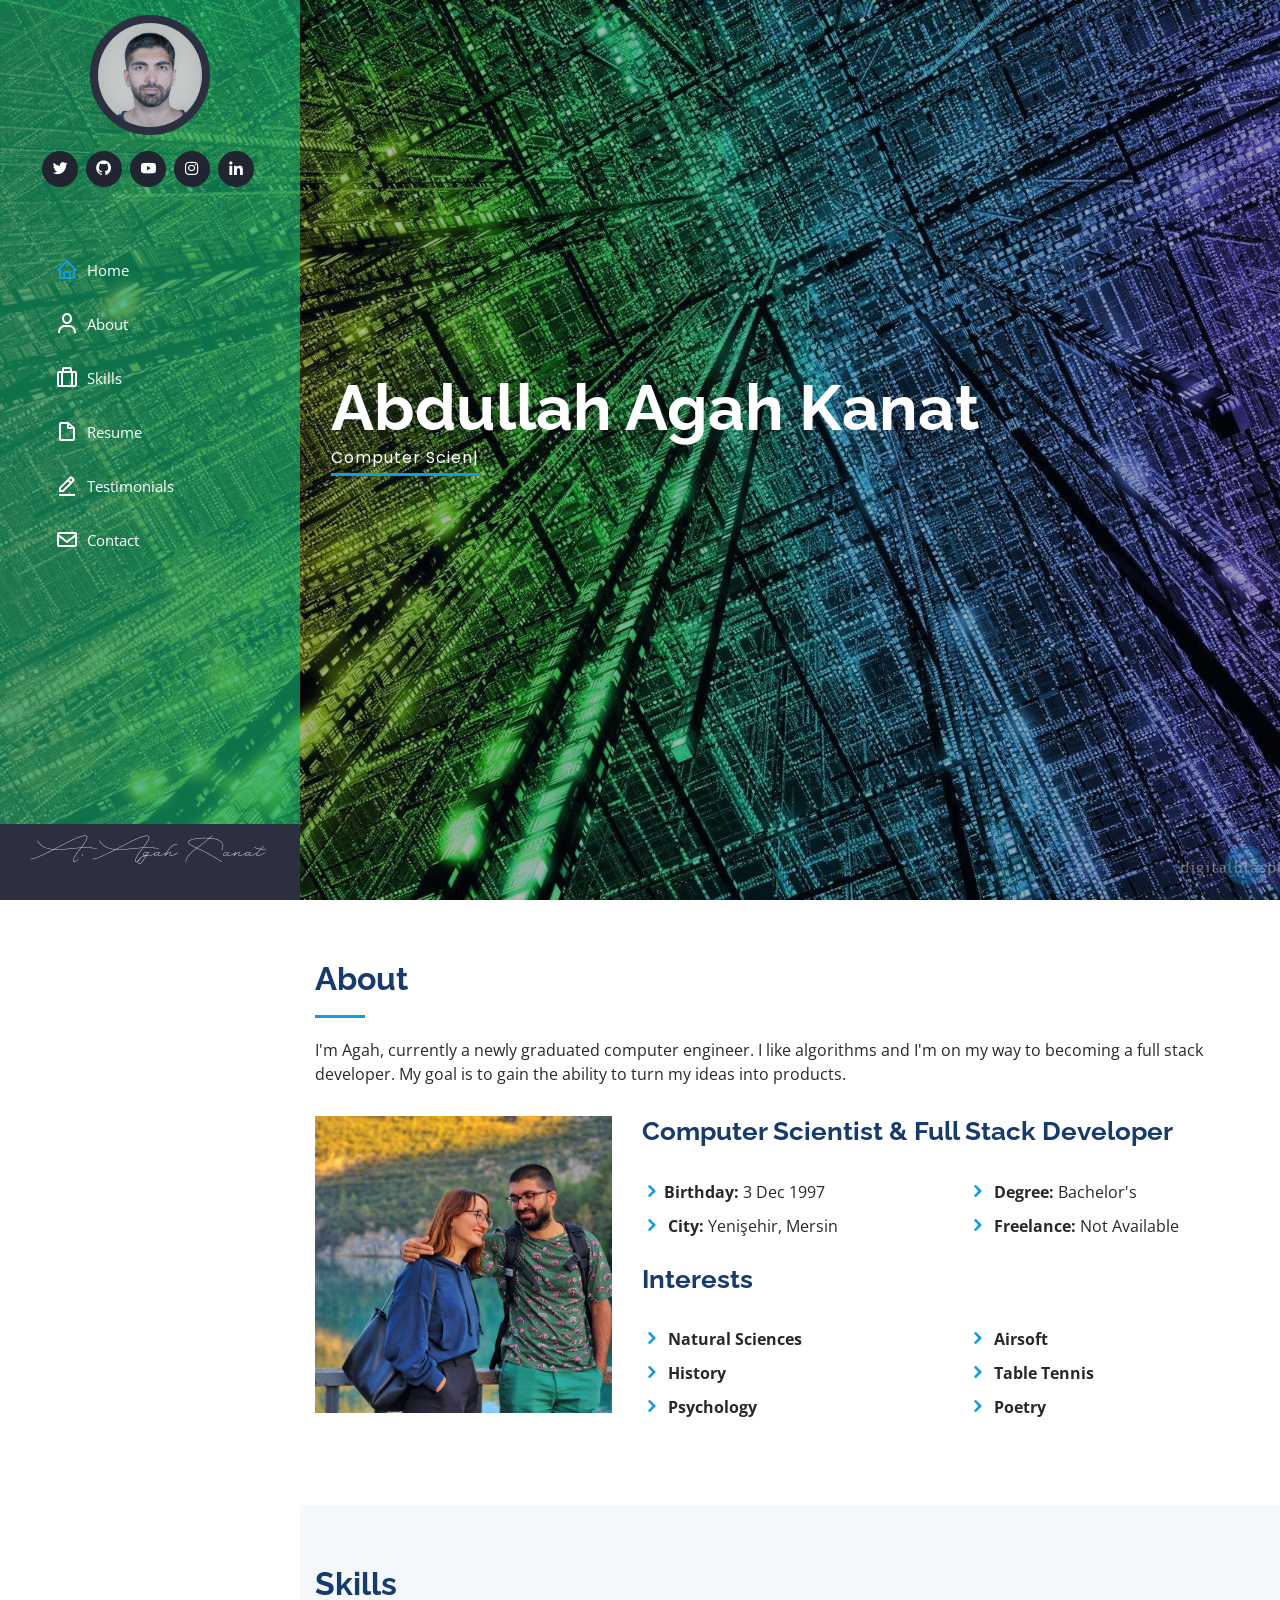
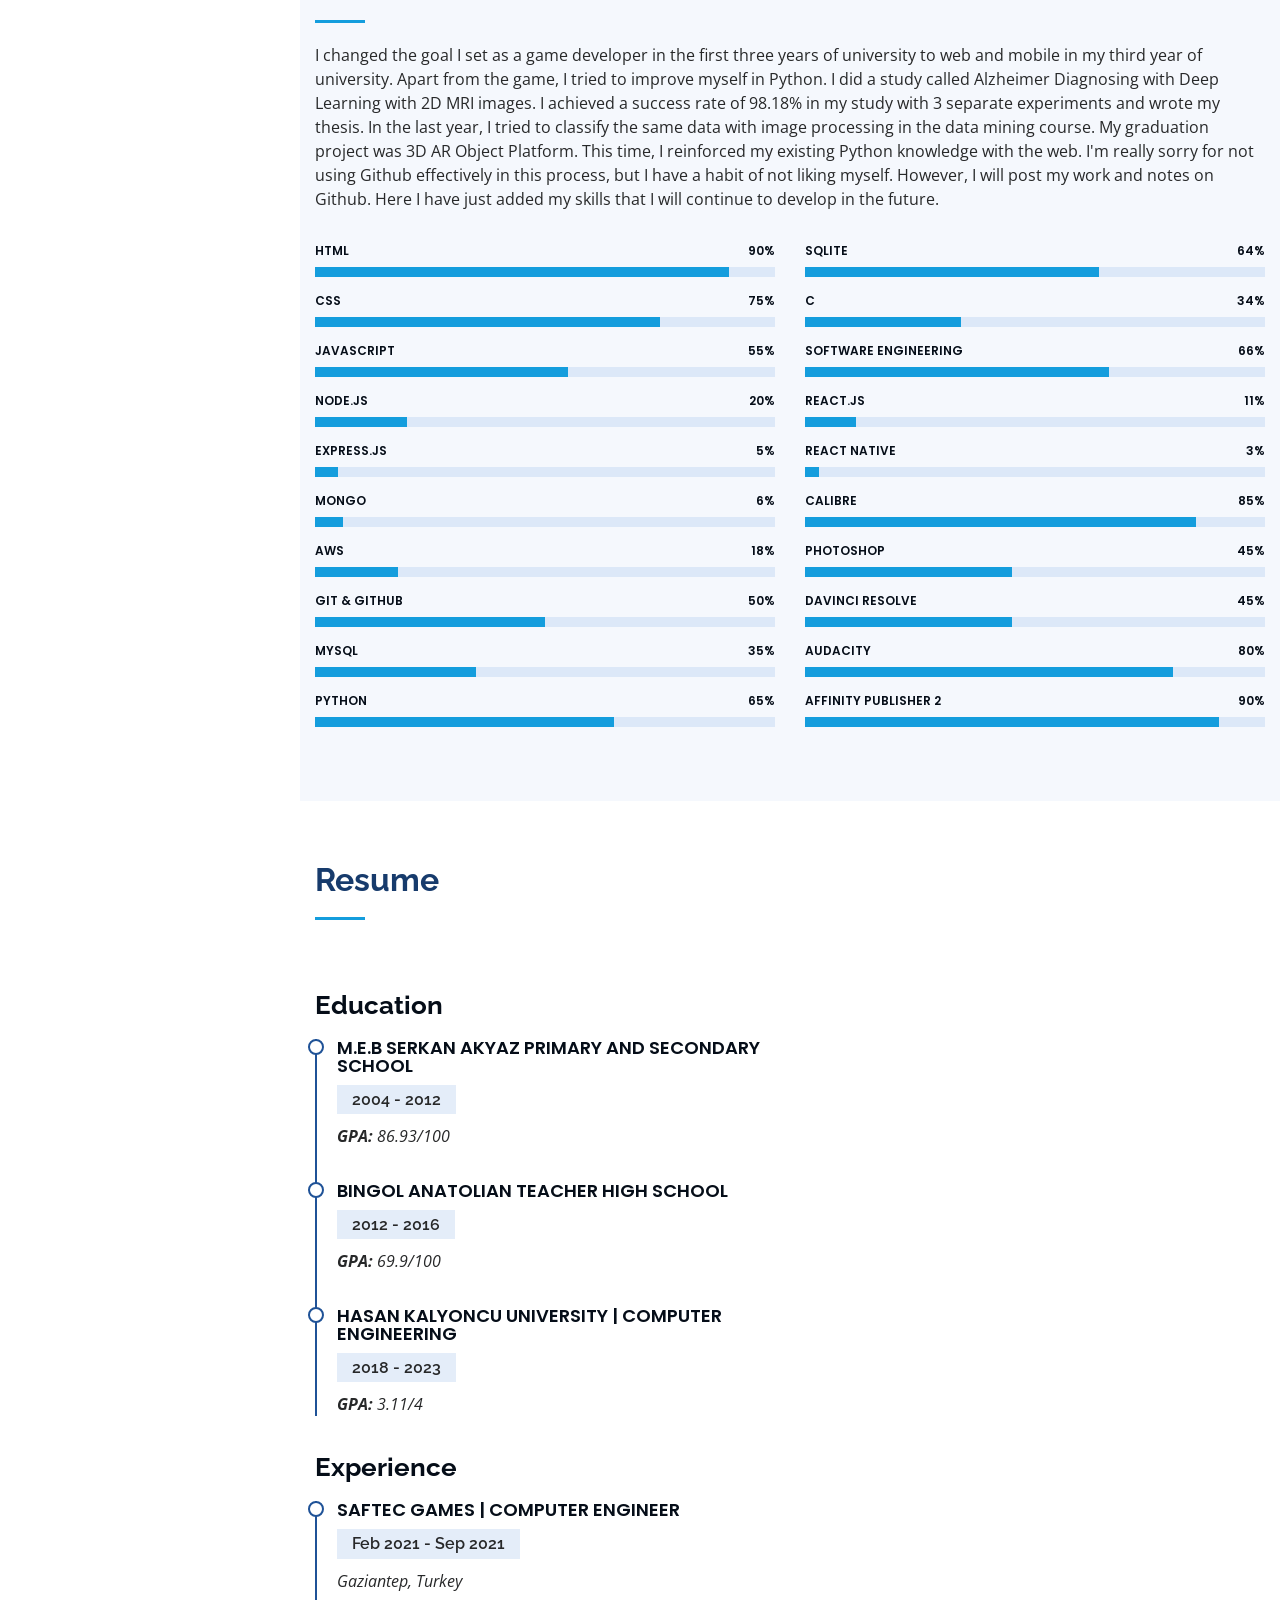
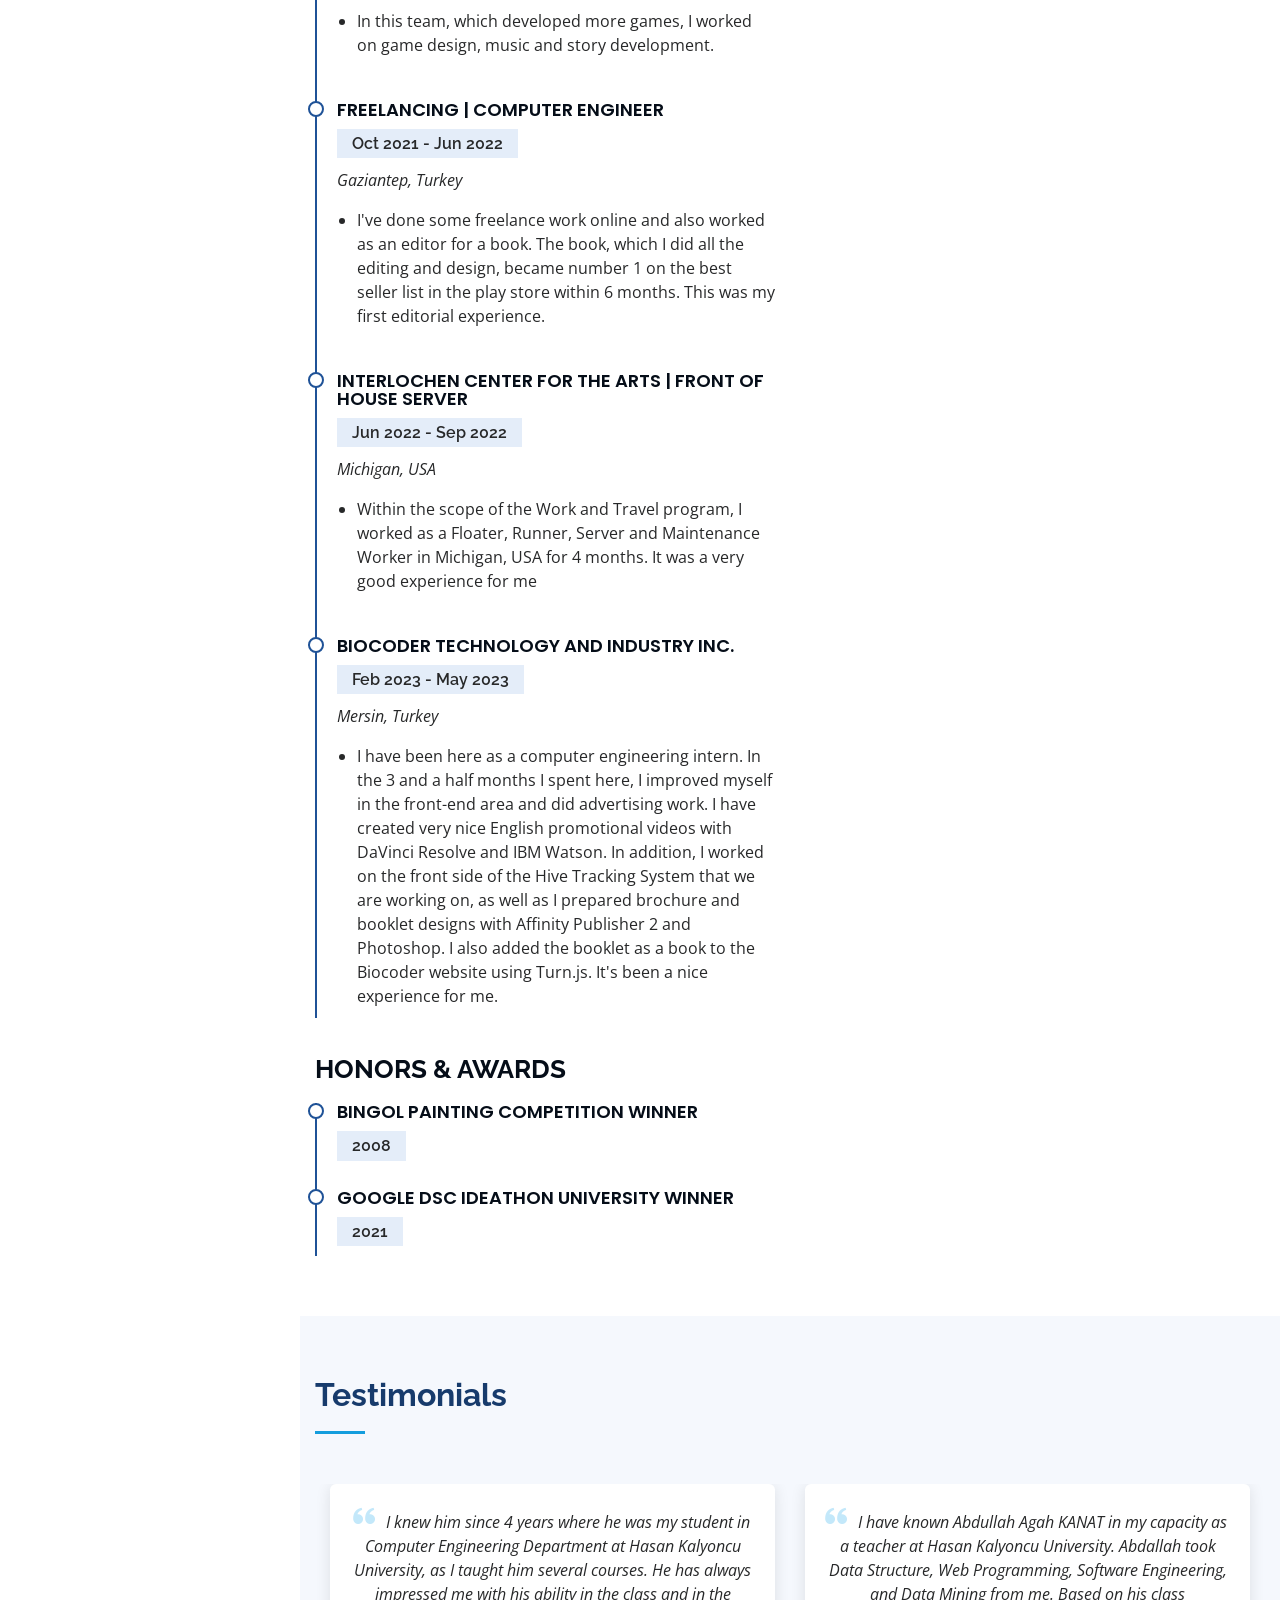
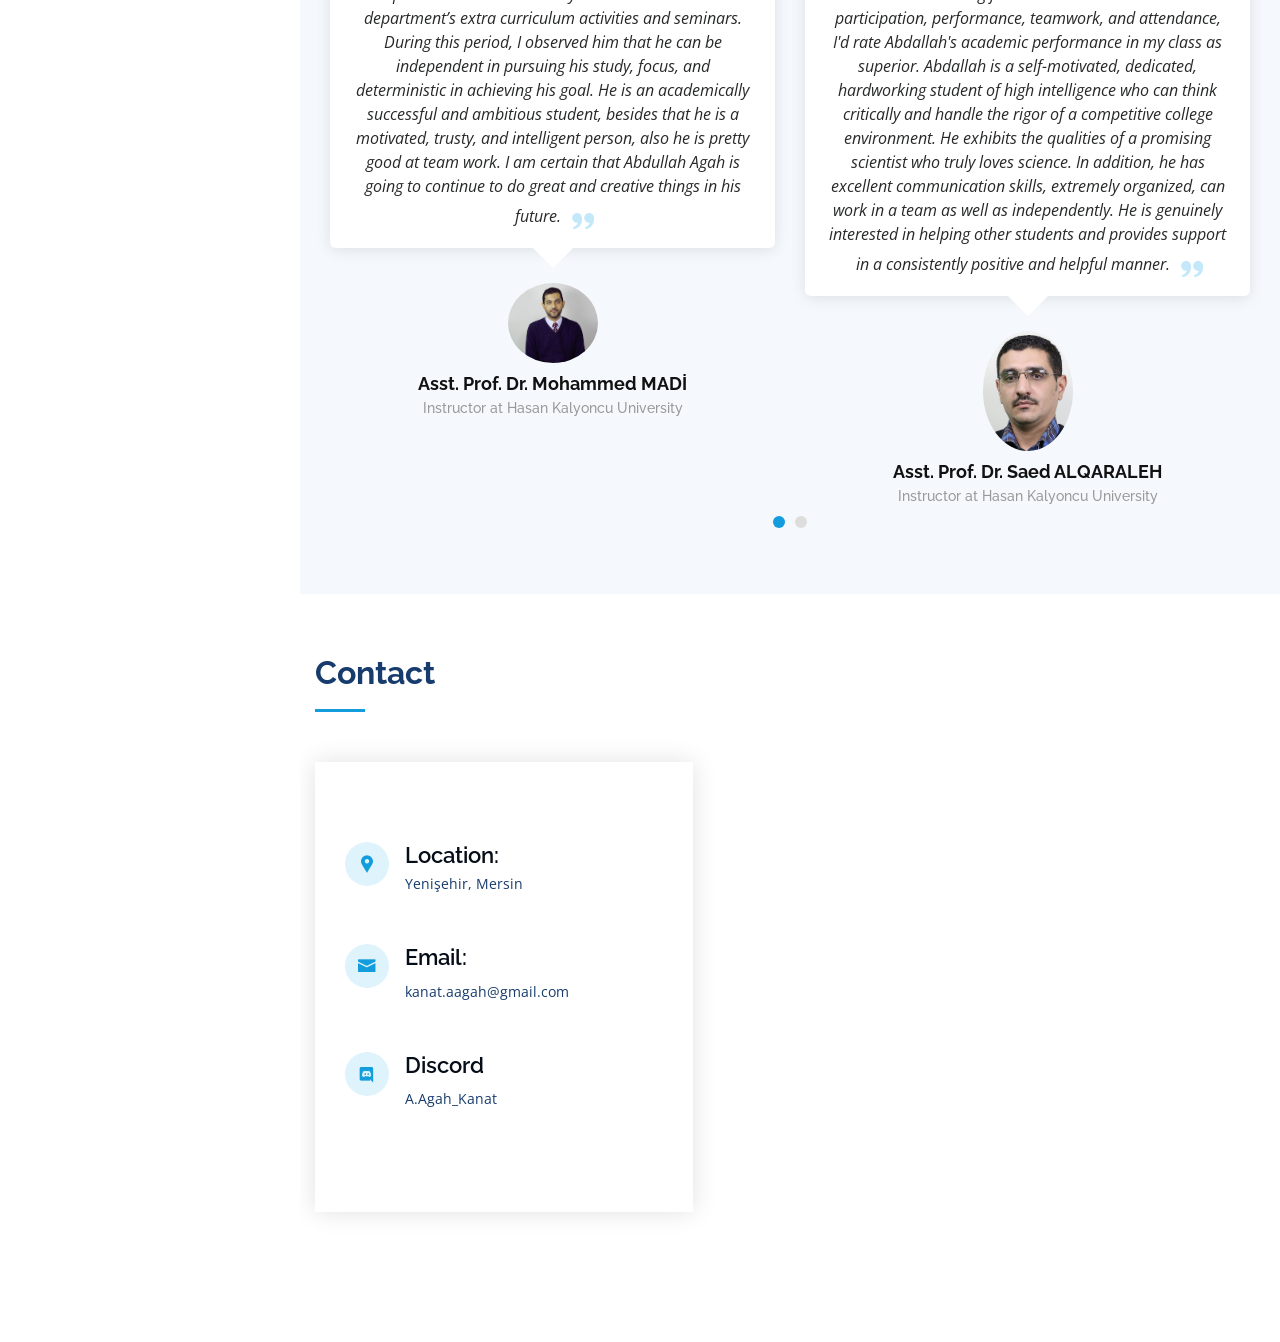
==== index.html @ c5860652 "A description updated" ====
<!DOCTYPE html>
<html lang="en">

<head>
  <meta charset="utf-8">
  <meta name="keywords"
    content="Abdullah Agah Kanat, Portfolio, Resume, Page, Agah Kanat, Computer Engineer, Computer Scientist, Full Stack Developer, JavaScript, Hasan Kalyoncu University, Computer Engineering">
  <meta name="description"
    content="Agah's personal website with biography, skills and information.">
  <meta name="author" content="A. Agah Kanat">

  <meta content="width=device-width, initial-scale=1.0" name="viewport">

  <title>Agah's Page</title>
  <meta content="" name="description">
  <meta content="" name="keywords">

  <!-- Google Fonts -->
  <link
    href="https://fonts.googleapis.com/css?family=Open+Sans:300,300i,400,400i,600,600i,700,700i|Raleway:300,300i,400,400i,500,500i,600,600i,700,700i|Poppins:300,300i,400,400i,500,500i,600,600i,700,700i"
    rel="stylesheet">

  <!-- Vendor CSS Files -->
  <link href="assets/vendor/bootstrap/css/bootstrap.min.css" rel="stylesheet">
  <link href="assets/vendor/icofont/icofont.min.css" rel="stylesheet">
  <link href="assets/vendor/boxicons/css/boxicons.min.css" rel="stylesheet">
  <link href="assets/vendor/venobox/venobox.css" rel="stylesheet">
  <link href="assets/vendor/owl.carousel/assets/owl.carousel.min.css" rel="stylesheet">
  <link href="assets/vendor/aos/aos.css" rel="stylesheet">

  <!-- Template Main CSS File -->
  <link href="assets/css/style.css" rel="stylesheet">
  <!-- Google tag (gtag.js) -->
  <script async src="https://www.googletagmanager.com/gtag/js?id=G-27ES0VPNL1"></script>
  <script>
    window.dataLayer = window.dataLayer || [];
    function gtag() { dataLayer.push(arguments); }
    gtag('js', new Date());

    gtag('config', 'G-27ES0VPNL1');
  </script>

</head>

<body>

  <!-- ======= Mobile nav toggle button ======= -->
  <button type="button" class="mobile-nav-toggle d-xl-none"><i class="icofont-navigation-menu"></i></button>

  <!-- ======= Header ======= -->
  <header id="header">
    <div class="d-flex flex-column">

      <div class="profile">
        <img src="assets/img/profileImg.jpeg" alt="" class="img-fluid rounded-circle">
        <div class="social-links mt-3 text-center">
          <a href="https://twitter.com/aagahkanat" class="twitter"><i class="bx bxl-twitter"></i></a>
          <a href="https://github.com/aagahkanat" class="github"><i class="bx bxl-github"></i></a>
          <a href="https://www.youtube.com/channel/UC4EvzT-9ybJslBbnxgmPZFw" class="youtube"><i
              class="bx bxl-youtube"></i></a>
          <a href="https://www.instagram.com/agahkanat/" class="instagram"><i class="bx bxl-instagram"></i></a>
          <a href="https://www.linkedin.com/in/abdullahagahkanat/" class="linkedin"><i class="bx bxl-linkedin"></i></a>
        </div>
      </div>

      <nav class="nav-menu">
        <ul>
          <li><a href="#"><i class="bx bx-home"></i><span>Home</span></a></li>
          <li><a href="#about"><i class="bx bx-user"></i> <span>About</span></a></li>
          <li><a href="#skills"><i class="bx bx-briefcase-alt"></i> <span>Skills</span></a></li>
          <li><a href="#resume"><i class="bx bx-file-blank"></i> <span>Resume</span></a></li>
          <li><a href="#testimonials"><i class="bx bx-edit-alt"></i> <span>Testimonials</span></a></li>
          <li><a href="#contact"><i class="bx bx-envelope"></i> Contact</a></li>

        </ul>
      </nav><!-- .nav-menu -->
      <button type="button" class="mobile-nav-toggle d-xl-none"><i class="icofont-navigation-menu"></i></button>

    </div>
  </header><!-- End Header -->

  <!-- ======= Hero Section ======= -->
  <section id="hero" class="d-flex flex-column justify-content-center align-items-center">
    <div class="hero-container" data-aos="fade-in">
      <h1>Abdullah Agah Kanat</h1>
      <p><span class="typed"
          data-typed-items="Computer Scientist, Full Stack Developer, Freelancer, Editor, Poet"></span></p>
    </div>
  </section><!-- End Hero -->

  <main id="main">

    <!-- ======= About Section ======= -->
    <section id="about" class="about">
      <div class="container">

        <div class="section-title">
          <h2>About</h2>
          <p>I'm Agah, currently a newly graduated computer engineer. I like algorithms and I'm on my way to becoming a full stack developer. My goal is to gain the ability to turn my ideas into products.
          </p>
        </div>
        <div class="row">
          <div class="col-lg-4" data-aos="fade-right">
            <img src="./assets/img/feyzAgah.jpg" class="img-fluid" alt="">
          </div>
          <div class="col-lg-8 pt-4 pt-lg-0 content" data-aos="fade-left">
            <h3>Computer Scientist &amp; Full Stack Developer</h3>
            <div class="row">
              <div class="col-lg-6">
                <ul>
                  <li><i class="icofont-rounded-right"></i><strong>Birthday: </strong>3 Dec 1997</li>
                  <li><i class="icofont-rounded-right"></i> <strong>City: </strong>Yenişehir, Mersin</li>
                </ul>
              </div>
              <div class="col-lg-6">
                <ul>
                  <li><i class="icofont-rounded-right"></i> <strong>Degree:</strong> Bachelor's</li>
                  <li><i class="icofont-rounded-right"></i> <strong>Freelance:</strong> Not Available</li>
                </ul>
              </div>
            </div>
            <h3>Interests</h4>
              <div class="row">
                <div class="col-lg-6">
                  <ul>
                    <li><i class="icofont-rounded-right"></i><strong> Natural Sciences</strong></li>
                    <li><i class="icofont-rounded-right"></i><strong> History</strong></li>
                    <li><i class="icofont-rounded-right"></i> <strong>Psychology</strong></li>
                  </ul>
                </div>
                <div class="col-lg-6">
                  <ul>
                    <li><i class="icofont-rounded-right"></i><strong> Airsoft</strong></li>
                    <li><i class="icofont-rounded-right"></i><strong> Table Tennis</strong></li>
                    <li><i class="icofont-rounded-right"></i><strong> Poetry</strong></li>
                  </ul>
                </div>
              </div>
          </div>
        </div>
      </div>

      </div>
    </section><!-- End About Section -->

    <!-- ======= Skills Section ======= -->
    <section id="skills" class="skills section-bg">
      <div class="container">

        <div class="section-title">
          <h2>Skills</h2>
          <p>I changed the goal I set as a game developer in the first three years of university to web and mobile in my
            third year of university. Apart from the game, I tried to improve myself in Python. I did a study called
            Alzheimer Diagnosing with Deep Learning with 2D MRI images. I achieved a success rate of 98.18% in my study
            with 3 separate experiments and wrote my thesis. In the last year, I tried to classify the same data with
            image processing in the data mining course. My graduation project was 3D AR Object Platform. This time, I
            reinforced my existing Python knowledge with the web. I'm really sorry for not using Github effectively in
            this process, but I have a habit of not liking myself. However, I will post my work and notes on Github.
            Here I have just added my skills that I will continue to develop in the future.</p>
        </div>

        <div class="row skills-content">

          <div class="col-lg-6" data-aos="fade-up">

            <div class="progress">
              <span class="skill">HTML <i class="val">90%</i></span>
              <div class="progress-bar-wrap">
                <div class="progress-bar" role="progressbar" aria-valuenow="90" aria-valuemin="0" aria-valuemax="100">
                </div>
              </div>
            </div>

            <div class="progress">
              <span class="skill">CSS <i class="val">75%</i></span>
              <div class="progress-bar-wrap">
                <div class="progress-bar" role="progressbar" aria-valuenow="75" aria-valuemin="0" aria-valuemax="100">
                </div>
              </div>
            </div>

            <div class="progress">
              <span class="skill">JavaScript <i class="val">55%</i></span>
              <div class="progress-bar-wrap">
                <div class="progress-bar" role="progressbar" aria-valuenow="55" aria-valuemin="0" aria-valuemax="100">
                </div>
              </div>
            </div>



            <div class="progress">
              <span class="skill">Node.js <i class="val">20%</i></span>
              <div class="progress-bar-wrap">
                <div class="progress-bar" role="progressbar" aria-valuenow="20" aria-valuemin="0" aria-valuemax="100">
                </div>
              </div>
            </div>

            <div class="progress">
              <span class="skill">Express.js <i class="val">5%</i></span>
              <div class="progress-bar-wrap">
                <div class="progress-bar" role="progressbar" aria-valuenow="5" aria-valuemin="0" aria-valuemax="100">
                </div>
              </div>
            </div>

            <div class="progress">
              <span class="skill">Mongo<i class="val">6%</i></span>
              <div class="progress-bar-wrap">
                <div class="progress-bar" role="progressbar" aria-valuenow="6" aria-valuemin="0" aria-valuemax="100">
                </div>
              </div>
            </div>


            <div class="progress">
              <span class="skill">AWS<i class="val">18%</i></span>
              <div class="progress-bar-wrap">
                <div class="progress-bar" role="progressbar" aria-valuenow="18" aria-valuemin="0" aria-valuemax="100">
                </div>
              </div>
            </div>


            <div class="progress">
              <span class="skill">Git &amp; Github <i class="val">50%</i></span>
              <div class="progress-bar-wrap">
                <div class="progress-bar" role="progressbar" aria-valuenow="50" aria-valuemin="0" aria-valuemax="100">
                </div>
              </div>
            </div>

            <div class="progress">
              <span class="skill">MySql<i class="val">35%</i></span>
              <div class="progress-bar-wrap">
                <div class="progress-bar" role="progressbar" aria-valuenow="35" aria-valuemin="0" aria-valuemax="100">
                </div>
              </div>
            </div>

            <div class="progress">
              <span class="skill">Python<i class="val">65%</i></span>
              <div class="progress-bar-wrap">
                <div class="progress-bar" role="progressbar" aria-valuenow="65" aria-valuemin="0" aria-valuemax="100">
                </div>
              </div>
            </div>
          </div>
          <div class="col-lg-6" data-aos="fade-up" data-aos-delay="100">
            <div class="progress">
              <span class="skill">Sqlite<i class="val">64%</i></span>
              <div class="progress-bar-wrap">
                <div class="progress-bar" role="progressbar" aria-valuenow="64" aria-valuemin="0" aria-valuemax="100">
                </div>
              </div>
            </div>

            <div class="progress">
              <span class="skill">C<i class="val">34%</i></span>
              <div class="progress-bar-wrap">
                <div class="progress-bar" role="progressbar" aria-valuenow="34" aria-valuemin="0" aria-valuemax="100">
                </div>
              </div>
            </div>

            <div class="progress">
              <span class="skill">Software Engineering<i class="val">66%</i></span>
              <div class="progress-bar-wrap">
                <div class="progress-bar" role="progressbar" aria-valuenow="66" aria-valuemin="0" aria-valuemax="100">
                </div>
              </div>
            </div>

            <div class="progress">
              <span class="skill">React.js<i class="val">11%</i></span>
              <div class="progress-bar-wrap">
                <div class="progress-bar" role="progressbar" aria-valuenow="11" aria-valuemin="0" aria-valuemax="100">
                </div>
              </div>
            </div>

            <div class="progress">
              <span class="skill">React Native<i class="val">3%</i></span>
              <div class="progress-bar-wrap">
                <div class="progress-bar" role="progressbar" aria-valuenow="3" aria-valuemin="0" aria-valuemax="100">
                </div>
              </div>
            </div>

            <div class="progress">
              <span class="skill">Calibre<i class="val">85%</i></span>
              <div class="progress-bar-wrap">
                <div class="progress-bar" role="progressbar" aria-valuenow="85" aria-valuemin="0" aria-valuemax="100">
                </div>
              </div>
            </div>

            <div class="progress">
              <span class="skill">Photoshop<i class="val">45%</i></span>
              <div class="progress-bar-wrap">
                <div class="progress-bar" role="progressbar" aria-valuenow="45" aria-valuemin="0" aria-valuemax="100">
                </div>
              </div>
            </div>

            <div class="progress">
              <span class="skill">DaVinci Resolve<i class="val">45%</i></span>
              <div class="progress-bar-wrap">
                <div class="progress-bar" role="progressbar" aria-valuenow="45" aria-valuemin="0" aria-valuemax="100">
                </div>
              </div>
            </div>

            <div class="progress">
              <span class="skill">Audacity<i class="val">80%</i></span>
              <div class="progress-bar-wrap">
                <div class="progress-bar" role="progressbar" aria-valuenow="80" aria-valuemin="0" aria-valuemax="100">
                </div>
              </div>
            </div>
            <div class="progress">
              <span class="skill">Affinity Publisher 2<i class="val">90%</i></span>
              <div class="progress-bar-wrap">
                <div class="progress-bar" role="progressbar" aria-valuenow="90" aria-valuemin="0" aria-valuemax="100">
                </div>
              </div>
            </div>
          </div>



        </div>

      </div>
    </section><!-- End Skills Section -->

    <!-- ======= Resume Section ======= -->
    <section id="resume" class="resume">
      <div class="container">

        <div class="section-title">
          <h2>Resume</h2>
        </div>

        <div class="row">
          <div class="col-lg-6" data-aos="fade-up">
            <h3 class="resume-title">Education</h3>
            <div class="resume-item">
              <h4> M.E.B Serkan Akyaz
                Primary and Secondary
                School</h4>
              <h5>2004 - 2012</h5>
              <p><em><strong>GPA:</strong> 86.93/100</em></p>
            </div>
            <div class="resume-item">
              <h4>Bingol Anatolian Teacher High School</h4>
              <h5>2012 - 2016</h5>
              <p><em><strong>GPA:</strong> 69.9/100</em></p>
            </div>
            <div class="resume-item">
              <h4>Hasan Kalyoncu University | Computer Engineering</h4>
              <h5>2018 - 2023</h5>
              <p><em><strong>GPA:</strong> 3.11/4</em></p>
            </div>
          </div>
        </div>

        <div class="row">
          <div class="col-lg-6" data-aos="fade-up" data-aos-delay="100">
            <h3 class="resume-title"> Experience</h3>
            <div class="resume-item">
              <h4>SafTec Games | Computer Engineer</h4>
              <h5>Feb 2021 - Sep 2021</h5>
              <p><em>Gaziantep, Turkey</em></p>
              <ul>
                <li>In this team, which developed more games, I worked
                  on game design, music and story development.
                </li>
              </ul>
            </div>
            <div class="resume-item">
              <h4>Freelancing | Computer Engineer</h4>
              <h5>Oct 2021 - Jun 2022</h5>
              <p><em>Gaziantep, Turkey</em></p>
              <ul>
                <li> I've done some freelance work online and also
                  worked as an editor for a book. The book, which I
                  did all the editing and design, became number 1 on
                  the best seller list in the play store within 6 months.
                  This was my first editorial experience.
                </li>
              </ul>
            </div>
            <div class="resume-item">
              <h4>Interlochen Center for the Arts | Front of House Server</h4>
              <h5>Jun 2022 - Sep 2022</h5>
              <p><em>Michigan, USA</em></p>
              <ul>
                <li> Within the scope of the Work and Travel program, I
                  worked as a Floater, Runner, Server and
                  Maintenance Worker in Michigan, USA for 4 months.
                  It was a very good experience for me
                </li>
              </ul>
            </div>

            <div class="resume-item">
              <h4>Biocoder Technology and Industry Inc.</h4>
              <h5>Feb 2023 - May 2023</h5>
              <p><em>Mersin, Turkey</em></p>
              <ul>
                <li>I have been here as a computer engineering intern. In the 3 and a half months I spent here, I improved myself in the front-end area and did advertising work. I have created very nice English promotional videos with DaVinci Resolve and IBM Watson. In addition, I worked on the front side of the Hive Tracking System that we are working on, as well as I prepared brochure and booklet designs with Affinity Publisher 2 and Photoshop. I also added the booklet as a book to the Biocoder website using Turn.js. It's been a nice experience for me. 
                </li>
              </ul>
            </div>

          </div>
        </div>
        <div class="row">
          <div class="col-lg-6" data-aos="fade-up" data-aos-delay="100">


            <h3 class="resume-title">HONORS &amp; AWARDS
            </h3>
            <div class="resume-item">
              <h4>Bingol Painting
                Competition Winner</h4>
              <h5>2008</h5>

            </div>
            <div class="resume-item">
              <h4>Google DSC
                Ideathon University
                Winner</h4>
              <h5>2021</h5>
            </div>

          </div>
        </div>

      </div>
    </section><!-- End Resume Section -->


    <!-- ======= Testimonials Section ======= -->
    <section id="testimonials" class="testimonials section-bg">
      <div class="container">

        <div class="section-title">
          <h2>Testimonials</h2>

        </div>

        <div class="owl-carousel testimonials-carousel">

          <div class="testimonial-item" data-aos="fade-up">
            <p>
              <i class="bx bxs-quote-alt-left quote-icon-left"></i>
              I knew him
              since 4 years where he was my student in Computer Engineering Department at Hasan Kalyoncu
              University, as I taught him several courses. He has always impressed me with his ability in the class and
              in the department’s extra curriculum activities and seminars.
              During this period, I observed him that he can be independent in pursuing his study, focus, and
              deterministic in achieving his goal. He is an academically successful and ambitious student, besides that
              he is a motivated, trusty, and intelligent person, also he is pretty good at team work. I am certain that
              Abdullah Agah is going to continue to do great and creative things in his future.
              <i class="bx bxs-quote-alt-right quote-icon-right"></i>
            </p>
            <img src="assets/img/testimonials/testimonials-1.jpg" class="testimonial-img" alt="">
            <h3>Asst. Prof. Dr. Mohammed MADİ</h3>
            <h4>Instructor at Hasan Kalyoncu University
            </h4>
          </div>

          <div class="testimonial-item" data-aos="fade-up" data-aos-delay="100">
            <p>
              <i class="bx bxs-quote-alt-left quote-icon-left"></i>
              I have known Abdullah Agah KANAT in my capacity as a teacher at Hasan Kalyoncu University.
              Abdallah took Data Structure, Web Programming, Software Engineering, and Data Mining from me.
              Based on his class participation, performance, teamwork, and attendance, I'd rate Abdallah's
              academic performance in my class as superior.
              Abdallah is a self-motivated, dedicated, hardworking student of high intelligence who can think
              critically and handle the rigor of a competitive college environment. He exhibits the qualities of a
              promising scientist who truly loves science. In addition, he has excellent communication skills,
              extremely organized, can work in a team as well as independently. He is genuinely interested in
              helping other students and provides support in a consistently positive and helpful manner.
              <i class="bx bxs-quote-alt-right quote-icon-right"></i>
            </p>
            <img src="assets/img/testimonials/testimonials-2.jpg" class="testimonial-img" alt="">
            <h3>Asst. Prof. Dr. Saed ALQARALEH</h3>
            <h4>Instructor at Hasan Kalyoncu University</h4>
          </div>

          <div class="testimonial-item" data-aos="fade-up" data-aos-delay="100">
            <p>
              <i class="bx bxs-quote-alt-left quote-icon-left"></i>
              This letter is to confirm that Abdullah Agah Kanat has been working in our company BioCoder as an intern since the 6th of February 2023. Abdullah Agah Kanat is currently one of our most valuable employees working as an intern at our workplace.  As a company, we would like to state that we will support everything he does for his personal development, we wish him to add more to his already existing broad perspective and language skills, and to have a good cultural time.
              <i class="bx bxs-quote-alt-right quote-icon-right"></i>
            </p>
            <img src="assets/img/testimonials/testimonials-3.jpg" class="testimonial-img" alt="">
            <h3>Mehmet Ali KAN</h3>
            <h4>Founder &amp; CEO of  Biocoder Technology and Industry Inc.</h4>
          </div>

        </div>

      </div>
    </section><!-- End Testimonials Section -->

    <!-- ======= Contact Section ======= -->
    <section id="contact" class="contact">
      <div class="container">

        <div class="section-title">
          <h2>Contact</h2>
        </div>

        <div class="row" data-aos="fade-in">

          <div class="col-lg-5 d-flex align-items-stretch">
            <div class="info">
              <div class="address">
                <a
                  href="https://www.google.com.tr/maps/place/Mersin+Teknopark/@36.7884673,34.5187092,17z/data=!3m1!4b1!4m6!3m5!1s0x15278ab00562c77b:0x6775fc41b803495e!8m2!3d36.7884673!4d34.5208979!16s%2Fg%2F11b7qbr6c7?hl=tr"><i
                    class="icofont-google-map"></i></a>
                <h4>Location:</h4>
                <p>Yenişehir, Mersin</p>
              </div>

              <div class="email">
                <a href="mailto:kanat.aagah@gmail.com"><i class="icofont-envelope"></i></a>
                <h4>Email:</h4>
                <p>kanat.aagah@gmail.com</p>
              </div>

              <div class="email">
                <a href="https://discordapp.com/users/747736919575756900"><i class='bx bxl-discord'></i></a>
                <h4>Discord</h4>
                <p>A.Agah_Kanat</p>
              </div>
            </div>

          </div>

          <div class="col-lg-7 mt-5 mt-lg-0 d-flex align-items-stretch">
              <iframe src="https://www.google.com/maps/embed?pb=!1m18!1m12!1m3!1d3195.8709767418295!2d34.53712847500712!3d36.773662569196425!2m3!1f0!2f0!3f0!3m2!1i1024!2i768!4f13.1!3m3!1m2!1s0x15278ae86eca57cb%3A0xfd9f34def9824334!2zw4dpZnRsaWtrw7Z5LCDDnG5pdmVyc2l0ZSBDZC4sIFllbmnFn2VoaXIvTWVyc2lu!5e0!3m2!1str!2str!4v1686134491334!5m2!1str!2str" width="600" height="450" style="border:0;" allowfullscreen="" loading="lazy" referrerpolicy="no-referrer-when-downgrade"></iframe>
          </div>

        </div>

      </div>
    </section><!-- End Contact Section -->

  </main><!-- End #main -->

  <!-- ======= Footer ======= -->
  <footer id="footer">
    <div class="container">
      <p style="font-family:  Hai Meteo Regular;">A. Agah Kanat</p>
    </div>
  </footer><!-- End  Footer -->

  <a href="#" class="back-to-top"><i class="icofont-simple-up"></i></a>

  <!-- Vendor JS Files -->
  <script src="assets/vendor/jquery/jquery.min.js"></script>
  <script src="assets/vendor/bootstrap/js/bootstrap.bundle.min.js"></script>
  <script src="assets/vendor/jquery.easing/jquery.easing.min.js"></script>
  <script src="assets/vendor/php-email-form/validate.js"></script>
  <script src="assets/vendor/waypoints/jquery.waypoints.min.js"></script>
  <script src="assets/vendor/counterup/counterup.min.js"></script>
  <script src="assets/vendor/isotope-layout/isotope.pkgd.min.js"></script>
  <script src="assets/vendor/venobox/venobox.min.js"></script>
  <script src="assets/vendor/owl.carousel/owl.carousel.min.js"></script>
  <script src="assets/vendor/typed.js/typed.min.js"></script>
  <script src="assets/vendor/aos/aos.js"></script>

  <!-- Template Main JS File -->
  <script src="assets/js/main.js"></script>

</body>

</html>
---- assets/vendor/venobox/venobox.css ----
/* ------ venobox.css --------*/
.vbox-overlay *, .vbox-overlay *:before, .vbox-overlay *:after{
    -webkit-backface-visibility: hidden;
    -webkit-box-sizing:border-box;
    -moz-box-sizing:border-box;
    box-sizing:border-box;
}
.vbox-overlay * { 
    -webkit-backface-visibility: visible;
    backface-visibility: visible;
}
.vbox-overlay{
    display: -webkit-flex;
    display: flex;
    -webkit-flex-direction: column;
    flex-direction: column;
    -webkit-justify-content: center;
    justify-content: center;
    -webkit-align-items: center;
    align-items: center;
    position: fixed;
    left: 0;
    top: 0;
    bottom: 0;
    right: 0;
    z-index: 999999;
}

/* ----- navigation ----- */
.vbox-title{
    width: 100%;
    height: 40px;
    float: left;
    text-align: center;
    line-height: 28px;
    font-size: 12px;
    padding: 6px 50px;
    overflow: hidden;
    position: fixed;
    display: none;
    left: 0;
    z-index: 89;
}
.vbox-close{
    cursor: pointer;
    position: fixed;
    top: -1px;
    right: 0;
    width: 50px;
    height: 40px;
    padding: 6px;
    display: block;
    background-position:10px center;
    overflow: hidden;
    font-size: 24px;
    line-height: 1;
    text-align: center;
    z-index: 99;
}
.vbox-left{
    cursor: pointer;
    position: fixed;
    left: 0;
    height: 40px;
    overflow: hidden;
    line-height: 28px;
    font-size: 12px;
    z-index: 99;
    display: flex;
    align-items:center;
}
.vbox-num{
    display: inline-block;
    margin: 6px 0 6px 15px;
}
/* ----- Social share ----- */
.vbox-share{
    line-height: 28px;
    font-size: 12px;
    overflow: hidden;
    position: fixed;
    left: 0;
    z-index: 98;
    display: flex;
    align-items:center;
    justify-content: center;
    width: 100%;
    text-align: center;
}
.vbox-share svg{
    max-height: 28px;
    width: 28px;
    z-index: 10;
    margin-left: 12px;
    margin-top: 6px;
    margin-bottom: 6px;
    vertical-align: middle;
}


/* ----- navigation ARROWS ----- */
.vbox-next, .vbox-prev{
    position: fixed;
    top: 50%;
    margin-top: -15px;
    overflow: hidden;
    cursor: pointer;
    display: block;
    width: 45px;
    height: 45px;
    z-index: 99;
}
.vbox-next span, .vbox-prev span{
    position: relative;
    width: 20px;
    height: 20px;
    border: 2px solid transparent;
    border-top-color: #B6B6B6;
    border-right-color: #B6B6B6;
    text-indent: -100px;
    position: absolute;
    top: 8px;
    display: block;
}
.vbox-prev{
    left: 15px;
}
.vbox-next{
    right: 15px;
}
.vbox-prev span{
    left: 10px;
    -ms-transform: rotate(-135deg);
    -webkit-transform: rotate(-135deg);
    transform: rotate(-135deg);
}
.vbox-next span{
    -ms-transform: rotate(45deg);
    -webkit-transform: rotate(45deg);
    transform: rotate(45deg);
    right: 10px;
}
/* ------- inline window ------ */
.vbox-inline{
    width: 420px;
    height: 315px;
    height: 70vh;
    padding: 10px;
    background: #fff;
    margin: 0 auto;
    overflow: auto;
    text-align: left;
}
/* ------- Video & iFrames window ------ */
.venoframe{
    max-width: 100%;
    width: 100%;
    border: none;
    width: 100%;
    height: 260px;
    height: 70vh;
}
.venoframe.vbvid{
    height: 260px;
}
@media (min-width: 768px) {
    .venoframe, .vbox-inline{
        width: 90%;
        height: 360px;
        height: 70vh;
    }
    .venoframe.vbvid{
        width: 640px;
        height: 360px;
    }
}
@media (min-width: 992px) {
    .venoframe, .vbox-inline{
        max-width: 1200px;
        width: 80%;
        height: 540px;
        height: 70vh;
    }
    .venoframe.vbvid{
        width: 960px;
        height: 540px;
    }
}
/* 
Please do NOT edit this part! 
or at least read this note: http://i.imgur.com/7C0ws9e.gif
*/
.vbox-open{
    overflow: hidden;
}
.vbox-container{
    position: absolute;
    left: 0;
    right: 0;
    top: 0;
    bottom: 0;
    overflow-x: hidden;
    overflow-y: scroll;
    overflow-scrolling: touch;
    -webkit-overflow-scrolling: touch;
    z-index: 20;
    max-height: 100%;

}

.vbox-content{
    text-align: center;
    float: left;
    width: 100%;
    position: relative;
    overflow: hidden;
    padding: 20px 4%;
}
.vbox-container img{
    max-width: 100%;
    height: auto;
}
.vbox-figlio{
    box-shadow: 0 0 12px rgba(0,0,0,0.19), 0 6px 6px rgba(0,0,0,0.23);
    max-width: 100%;
    text-align: initial;
}
img.vbox-figlio{
    -webkit-user-select: none;
-khtml-user-select: none;
-moz-user-select: none;
-o-user-select: none;
user-select: none;
}
.vbox-content.swipe-left{
    margin-left: -200px !important;
}
.vbox-content.swipe-right{
    margin-left: 200px !important;
}
.vbox-animated{
    webkit-transition: margin 300ms ease-out;
    transition: margin 300ms ease-out;
}

/* ---------- preloader ----------
 * SPINKIT 
 * http://tobiasahlin.com/spinkit/
-------------------------------- */
.sk-double-bounce,.sk-rotating-plane{width:40px;height:40px;margin:40px auto}.sk-rotating-plane{background-color:#333;-webkit-animation:sk-rotatePlane 1.2s infinite ease-in-out;animation:sk-rotatePlane 1.2s infinite ease-in-out}@-webkit-keyframes sk-rotatePlane{0%{-webkit-transform:perspective(120px) rotateX(0) rotateY(0);transform:perspective(120px) rotateX(0) rotateY(0)}50%{-webkit-transform:perspective(120px) rotateX(-180.1deg) rotateY(0);transform:perspective(120px) rotateX(-180.1deg) rotateY(0)}100%{-webkit-transform:perspective(120px) rotateX(-180deg) rotateY(-179.9deg);transform:perspective(120px) rotateX(-180deg) rotateY(-179.9deg)}}@keyframes sk-rotatePlane{0%{-webkit-transform:perspective(120px) rotateX(0) rotateY(0);transform:perspective(120px) rotateX(0) rotateY(0)}50%{-webkit-transform:perspective(120px) rotateX(-180.1deg) rotateY(0);transform:perspective(120px) rotateX(-180.1deg) rotateY(0)}100%{-webkit-transform:perspective(120px) rotateX(-180deg) rotateY(-179.9deg);transform:perspective(120px) rotateX(-180deg) rotateY(-179.9deg)}}.sk-double-bounce{position:relative}.sk-double-bounce .sk-child{width:100%;height:100%;border-radius:50%;background-color:#333;opacity:.6;position:absolute;top:0;left:0;-webkit-animation:sk-doubleBounce 2s infinite ease-in-out;animation:sk-doubleBounce 2s infinite ease-in-out}.sk-chasing-dots .sk-child,.sk-spinner-pulse,.sk-three-bounce .sk-child{background-color:#333;border-radius:100%}.sk-double-bounce .sk-double-bounce2{-webkit-animation-delay:-1s;animation-delay:-1s}@-webkit-keyframes sk-doubleBounce{0%,100%{-webkit-transform:scale(0);transform:scale(0)}50%{-webkit-transform:scale(1);transform:scale(1)}}@keyframes sk-doubleBounce{0%,100%{-webkit-transform:scale(0);transform:scale(0)}50%{-webkit-transform:scale(1);transform:scale(1)}}.sk-wave{margin:40px auto;width:50px;height:40px;text-align:center;font-size:10px}.sk-wave .sk-rect{background-color:#333;height:100%;width:6px;display:inline-block;-webkit-animation:sk-waveStretchDelay 1.2s infinite ease-in-out;animation:sk-waveStretchDelay 1.2s infinite ease-in-out}.sk-wave .sk-rect1{-webkit-animation-delay:-1.2s;animation-delay:-1.2s}.sk-wave .sk-rect2{-webkit-animation-delay:-1.1s;animation-delay:-1.1s}.sk-wave .sk-rect3{-webkit-animation-delay:-1s;animation-delay:-1s}.sk-wave .sk-rect4{-webkit-animation-delay:-.9s;animation-delay:-.9s}.sk-wave .sk-rect5{-webkit-animation-delay:-.8s;animation-delay:-.8s}@-webkit-keyframes sk-waveStretchDelay{0%,100%,40%{-webkit-transform:scaleY(.4);transform:scaleY(.4)}20%{-webkit-transform:scaleY(1);transform:scaleY(1)}}@keyframes sk-waveStretchDelay{0%,100%,40%{-webkit-transform:scaleY(.4);transform:scaleY(.4)}20%{-webkit-transform:scaleY(1);transform:scaleY(1)}}.sk-wandering-cubes{margin:40px auto;width:40px;height:40px;position:relative}.sk-wandering-cubes .sk-cube{background-color:#333;width:10px;height:10px;position:absolute;top:0;left:0;-webkit-animation:sk-wanderingCube 1.8s ease-in-out -1.8s infinite both;animation:sk-wanderingCube 1.8s ease-in-out -1.8s infinite both}.sk-chasing-dots,.sk-spinner-pulse{width:40px;height:40px;margin:40px auto}.sk-wandering-cubes .sk-cube2{-webkit-animation-delay:-.9s;animation-delay:-.9s}@-webkit-keyframes sk-wanderingCube{0%{-webkit-transform:rotate(0);transform:rotate(0)}25%{-webkit-transform:translateX(30px) rotate(-90deg) scale(.5);transform:translateX(30px) rotate(-90deg) scale(.5)}50%{-webkit-transform:translateX(30px) translateY(30px) rotate(-179deg);transform:translateX(30px) translateY(30px) rotate(-179deg)}50.1%{-webkit-transform:translateX(30px) translateY(30px) rotate(-180deg);transform:translateX(30px) translateY(30px) rotate(-180deg)}75%{-webkit-transform:translateX(0) translateY(30px) rotate(-270deg) scale(.5);transform:translateX(0) translateY(30px) rotate(-270deg) scale(.5)}100%{-webkit-transform:rotate(-360deg);transform:rotate(-360deg)}}@keyframes sk-wanderingCube{0%{-webkit-transform:rotate(0);transform:rotate(0)}25%{-webkit-transform:translateX(30px) rotate(-90deg) scale(.5);transform:translateX(30px) rotate(-90deg) scale(.5)}50%{-webkit-transform:translateX(30px) translateY(30px) rotate(-179deg);transform:translateX(30px) translateY(30px) rotate(-179deg)}50.1%{-webkit-transform:translateX(30px) translateY(30px) rotate(-180deg);transform:translateX(30px) translateY(30px) rotate(-180deg)}75%{-webkit-transform:translateX(0) translateY(30px) rotate(-270deg) scale(.5);transform:translateX(0) translateY(30px) rotate(-270deg) scale(.5)}100%{-webkit-transform:rotate(-360deg);transform:rotate(-360deg)}}.sk-spinner-pulse{-webkit-animation:sk-pulseScaleOut 1s infinite ease-in-out;animation:sk-pulseScaleOut 1s infinite ease-in-out}@-webkit-keyframes sk-pulseScaleOut{0%{-webkit-transform:scale(0);transform:scale(0)}100%{-webkit-transform:scale(1);transform:scale(1);opacity:0}}@keyframes sk-pulseScaleOut{0%{-webkit-transform:scale(0);transform:scale(0)}100%{-webkit-transform:scale(1);transform:scale(1);opacity:0}}.sk-chasing-dots{position:relative;text-align:center;-webkit-animation:sk-chasingDotsRotate 2s infinite linear;animation:sk-chasingDotsRotate 2s infinite linear}.sk-chasing-dots .sk-child{width:60%;height:60%;display:inline-block;position:absolute;top:0;-webkit-animation:sk-chasingDotsBounce 2s infinite ease-in-out;animation:sk-chasingDotsBounce 2s infinite ease-in-out}.sk-chasing-dots .sk-dot2{top:auto;bottom:0;-webkit-animation-delay:-1s;animation-delay:-1s}@-webkit-keyframes sk-chasingDotsRotate{100%{-webkit-transform:rotate(360deg);transform:rotate(360deg)}}@keyframes sk-chasingDotsRotate{100%{-webkit-transform:rotate(360deg);transform:rotate(360deg)}}@-webkit-keyframes sk-chasingDotsBounce{0%,100%{-webkit-transform:scale(0);transform:scale(0)}50%{-webkit-transform:scale(1);transform:scale(1)}}@keyframes sk-chasingDotsBounce{0%,100%{-webkit-transform:scale(0);transform:scale(0)}50%{-webkit-transform:scale(1);transform:scale(1)}}.sk-three-bounce{margin:40px auto;width:80px;text-align:center}.sk-three-bounce .sk-child{width:20px;height:20px;display:inline-block;-webkit-animation:sk-three-bounce 1.4s ease-in-out 0s infinite both;animation:sk-three-bounce 1.4s ease-in-out 0s infinite both}.sk-circle .sk-child:before,.sk-fading-circle .sk-circle:before{display:block;border-radius:100%;content:'';background-color:#333}.sk-three-bounce .sk-bounce1{-webkit-animation-delay:-.32s;animation-delay:-.32s}.sk-three-bounce .sk-bounce2{-webkit-animation-delay:-.16s;animation-delay:-.16s}@-webkit-keyframes sk-three-bounce{0%,100%,80%{-webkit-transform:scale(0);transform:scale(0)}40%{-webkit-transform:scale(1);transform:scale(1)}}@keyframes sk-three-bounce{0%,100%,80%{-webkit-transform:scale(0);transform:scale(0)}40%{-webkit-transform:scale(1);transform:scale(1)}}.sk-circle{margin:40px auto;width:40px;height:40px;position:relative}.sk-circle .sk-child{width:100%;height:100%;position:absolute;left:0;top:0}.sk-circle .sk-child:before{margin:0 auto;width:15%;height:15%;-webkit-animation:sk-circleBounceDelay 1.2s infinite ease-in-out both;animation:sk-circleBounceDelay 1.2s infinite ease-in-out both}.sk-circle .sk-circle2{-webkit-transform:rotate(30deg);-ms-transform:rotate(30deg);transform:rotate(30deg)}.sk-circle .sk-circle3{-webkit-transform:rotate(60deg);-ms-transform:rotate(60deg);transform:rotate(60deg)}.sk-circle .sk-circle4{-webkit-transform:rotate(90deg);-ms-transform:rotate(90deg);transform:rotate(90deg)}.sk-circle .sk-circle5{-webkit-transform:rotate(120deg);-ms-transform:rotate(120deg);transform:rotate(120deg)}.sk-circle .sk-circle6{-webkit-transform:rotate(150deg);-ms-transform:rotate(150deg);transform:rotate(150deg)}.sk-circle .sk-circle7{-webkit-transform:rotate(180deg);-ms-transform:rotate(180deg);transform:rotate(180deg)}.sk-circle .sk-circle8{-webkit-transform:rotate(210deg);-ms-transform:rotate(210deg);transform:rotate(210deg)}.sk-circle .sk-circle9{-webkit-transform:rotate(240deg);-ms-transform:rotate(240deg);transform:rotate(240deg)}.sk-circle .sk-circle10{-webkit-transform:rotate(270deg);-ms-transform:rotate(270deg);transform:rotate(270deg)}.sk-circle .sk-circle11{-webkit-transform:rotate(300deg);-ms-transform:rotate(300deg);transform:rotate(300deg)}.sk-circle .sk-circle12{-webkit-transform:rotate(330deg);-ms-transform:rotate(330deg);transform:rotate(330deg)}.sk-circle .sk-circle2:before{-webkit-animation-delay:-1.1s;animation-delay:-1.1s}.sk-circle .sk-circle3:before{-webkit-animation-delay:-1s;animation-delay:-1s}.sk-circle .sk-circle4:before{-webkit-animation-delay:-.9s;animation-delay:-.9s}.sk-circle .sk-circle5:before{-webkit-animation-delay:-.8s;animation-delay:-.8s}.sk-circle .sk-circle6:before{-webkit-animation-delay:-.7s;animation-delay:-.7s}.sk-circle .sk-circle7:before{-webkit-animation-delay:-.6s;animation-delay:-.6s}.sk-circle .sk-circle8:before{-webkit-animation-delay:-.5s;animation-delay:-.5s}.sk-circle .sk-circle9:before{-webkit-animation-delay:-.4s;animation-delay:-.4s}.sk-circle .sk-circle10:before{-webkit-animation-delay:-.3s;animation-delay:-.3s}.sk-circle .sk-circle11:before{-webkit-animation-delay:-.2s;animation-delay:-.2s}.sk-circle .sk-circle12:before{-webkit-animation-delay:-.1s;animation-delay:-.1s}@-webkit-keyframes sk-circleBounceDelay{0%,100%,80%{-webkit-transform:scale(0);transform:scale(0)}40%{-webkit-transform:scale(1);transform:scale(1)}}@keyframes sk-circleBounceDelay{0%,100%,80%{-webkit-transform:scale(0);transform:scale(0)}40%{-webkit-transform:scale(1);transform:scale(1)}}.sk-cube-grid{width:40px;height:40px;margin:40px auto}.sk-cube-grid .sk-cube{width:33.33%;height:33.33%;background-color:#333;float:left;-webkit-animation:sk-cubeGridScaleDelay 1.3s infinite ease-in-out;animation:sk-cubeGridScaleDelay 1.3s infinite ease-in-out}.sk-cube-grid .sk-cube1{-webkit-animation-delay:.2s;animation-delay:.2s}.sk-cube-grid .sk-cube2{-webkit-animation-delay:.3s;animation-delay:.3s}.sk-cube-grid .sk-cube3{-webkit-animation-delay:.4s;animation-delay:.4s}.sk-cube-grid .sk-cube4{-webkit-animation-delay:.1s;animation-delay:.1s}.sk-cube-grid .sk-cube5{-webkit-animation-delay:.2s;animation-delay:.2s}.sk-cube-grid .sk-cube6{-webkit-animation-delay:.3s;animation-delay:.3s}.sk-cube-grid .sk-cube7{-webkit-animation-delay:0ms;animation-delay:0ms}.sk-cube-grid .sk-cube8{-webkit-animation-delay:.1s;animation-delay:.1s}.sk-cube-grid .sk-cube9{-webkit-animation-delay:.2s;animation-delay:.2s}@-webkit-keyframes sk-cubeGridScaleDelay{0%,100%,70%{-webkit-transform:scale3D(1,1,1);transform:scale3D(1,1,1)}35%{-webkit-transform:scale3D(0,0,1);transform:scale3D(0,0,1)}}@keyframes sk-cubeGridScaleDelay{0%,100%,70%{-webkit-transform:scale3D(1,1,1);transform:scale3D(1,1,1)}35%{-webkit-transform:scale3D(0,0,1);transform:scale3D(0,0,1)}}.sk-fading-circle{margin:40px auto;width:40px;height:40px;position:relative}.sk-fading-circle .sk-circle{width:100%;height:100%;position:absolute;left:0;top:0}.sk-fading-circle .sk-circle:before{margin:0 auto;width:15%;height:15%;-webkit-animation:sk-circleFadeDelay 1.2s infinite ease-in-out both;animation:sk-circleFadeDelay 1.2s infinite ease-in-out both}.sk-fading-circle .sk-circle2{-webkit-transform:rotate(30deg);-ms-transform:rotate(30deg);transform:rotate(30deg)}.sk-fading-circle .sk-circle3{-webkit-transform:rotate(60deg);-ms-transform:rotate(60deg);transform:rotate(60deg)}.sk-fading-circle .sk-circle4{-webkit-transform:rotate(90deg);-ms-transform:rotate(90deg);transform:rotate(90deg)}.sk-fading-circle .sk-circle5{-webkit-transform:rotate(120deg);-ms-transform:rotate(120deg);transform:rotate(120deg)}.sk-fading-circle .sk-circle6{-webkit-transform:rotate(150deg);-ms-transform:rotate(150deg);transform:rotate(150deg)}.sk-fading-circle .sk-circle7{-webkit-transform:rotate(180deg);-ms-transform:rotate(180deg);transform:rotate(180deg)}.sk-fading-circle .sk-circle8{-webkit-transform:rotate(210deg);-ms-transform:rotate(210deg);transform:rotate(210deg)}.sk-fading-circle .sk-circle9{-webkit-transform:rotate(240deg);-ms-transform:rotate(240deg);transform:rotate(240deg)}.sk-fading-circle .sk-circle10{-webkit-transform:rotate(270deg);-ms-transform:rotate(270deg);transform:rotate(270deg)}.sk-fading-circle .sk-circle11{-webkit-transform:rotate(300deg);-ms-transform:rotate(300deg);transform:rotate(300deg)}.sk-fading-circle .sk-circle12{-webkit-transform:rotate(330deg);-ms-transform:rotate(330deg);transform:rotate(330deg)}.sk-fading-circle .sk-circle2:before{-webkit-animation-delay:-1.1s;animation-delay:-1.1s}.sk-fading-circle .sk-circle3:before{-webkit-animation-delay:-1s;animation-delay:-1s}.sk-fading-circle .sk-circle4:before{-webkit-animation-delay:-.9s;animation-delay:-.9s}.sk-fading-circle .sk-circle5:before{-webkit-animation-delay:-.8s;animation-delay:-.8s}.sk-fading-circle .sk-circle6:before{-webkit-animation-delay:-.7s;animation-delay:-.7s}.sk-fading-circle .sk-circle7:before{-webkit-animation-delay:-.6s;animation-delay:-.6s}.sk-fading-circle .sk-circle8:before{-webkit-animation-delay:-.5s;animation-delay:-.5s}.sk-fading-circle .sk-circle9:before{-webkit-animation-delay:-.4s;animation-delay:-.4s}.sk-fading-circle .sk-circle10:before{-webkit-animation-delay:-.3s;animation-delay:-.3s}.sk-fading-circle .sk-circle11:before{-webkit-animation-delay:-.2s;animation-delay:-.2s}.sk-fading-circle .sk-circle12:before{-webkit-animation-delay:-.1s;animation-delay:-.1s}@-webkit-keyframes sk-circleFadeDelay{0%,100%,39%{opacity:0}40%{opacity:1}}@keyframes sk-circleFadeDelay{0%,100%,39%{opacity:0}40%{opacity:1}}.sk-folding-cube{margin:40px auto;width:40px;height:40px;position:relative;-webkit-transform:rotateZ(45deg);transform:rotateZ(45deg)}.sk-folding-cube .sk-cube{float:left;width:50%;height:50%;position:relative;-webkit-transform:scale(1.1);-ms-transform:scale(1.1);transform:scale(1.1)}.sk-folding-cube .sk-cube:before{content:'';position:absolute;top:0;left:0;width:100%;height:100%;background-color:#333;-webkit-animation:sk-foldCubeAngle 2.4s infinite linear both;animation:sk-foldCubeAngle 2.4s infinite linear both;-webkit-transform-origin:100% 100%;-ms-transform-origin:100% 100%;transform-origin:100% 100%}.sk-folding-cube .sk-cube2{-webkit-transform:scale(1.1) rotateZ(90deg);transform:scale(1.1) rotateZ(90deg)}.sk-folding-cube .sk-cube3{-webkit-transform:scale(1.1) rotateZ(180deg);transform:scale(1.1) rotateZ(180deg)}.sk-folding-cube .sk-cube4{-webkit-transform:scale(1.1) rotateZ(270deg);transform:scale(1.1) rotateZ(270deg)}.sk-folding-cube .sk-cube2:before{-webkit-animation-delay:.3s;animation-delay:.3s}.sk-folding-cube .sk-cube3:before{-webkit-animation-delay:.6s;animation-delay:.6s}.sk-folding-cube .sk-cube4:before{-webkit-animation-delay:.9s;animation-delay:.9s}@-webkit-keyframes sk-foldCubeAngle{0%,10%{-webkit-transform:perspective(140px) rotateX(-180deg);transform:perspective(140px) rotateX(-180deg);opacity:0}25%,75%{-webkit-transform:perspective(140px) rotateX(0);transform:perspective(140px) rotateX(0);opacity:1}100%,90%{-webkit-transform:perspective(140px) rotateY(180deg);transform:perspective(140px) rotateY(180deg);opacity:0}}@keyframes sk-foldCubeAngle{0%,10%{-webkit-transform:perspective(140px) rotateX(-180deg);transform:perspective(140px) rotateX(-180deg);opacity:0}25%,75%{-webkit-transform:perspective(140px) rotateX(0);transform:perspective(140px) rotateX(0);opacity:1}100%,90%{-webkit-transform:perspective(140px) rotateY(180deg);transform:perspective(140px) rotateY(180deg);opacity:0}}
---- assets/css/style.css ----
@font-face {
  font-family: Hai Meteo Regular;
  src: url("../files/HaiMeteoRegular/HaiMeteoRegular.otf") format("opentype");
}

/*--------------------------------------------------------------
# General
--------------------------------------------------------------*/
body {
  font-family: "Open Sans", sans-serif;
  color: #272829;
}

a {
  color: #149ddd;
}

a:hover {
  color: #37b3ed;
  text-decoration: none;
}

h1, h2, h3, h4, h5, h6 {
  font-family: "Raleway", sans-serif;
}

/*--------------------------------------------------------------
# Back to top button
--------------------------------------------------------------*/
.back-to-top {
  position: fixed;
  display: none;
  width: 40px;
  height: 40px;
  border-radius: 50px;
  right: 15px;
  bottom: 15px;
  background: #149ddd;
  color: #fff;
  transition: display 0.5s ease-in-out;
  z-index: 99999;
}

.back-to-top i {
  font-size: 24px;
  position: absolute;
  top: 7px;
  left: 8px;
}

.back-to-top:hover {
  color: #fff;
  background: #2eafec;
  transition: background 0.2s ease-in-out;
}

/*--------------------------------------------------------------
# Header
--------------------------------------------------------------*/
#header {
  position: fixed;
  top: 0;
  left: 0;
  bottom: 0;
  width: 300px;
  transition: all ease-in-out 0.5s;
  z-index: 9997;
  transition: all 0.5s;
  padding: 0 15px;
  background: #17b9769a;
  overflow-y: auto;
}

#header .profile img {
  margin: 15px auto;
  display: block;
  width: 120px;
  border: 8px solid #2c2f3f;
}

#header .profile h1 {
  font-size: 24px;
  margin: 0;
  padding: 0;
  font-weight: 600;
  -moz-text-align-last: center;
  text-align-last: center;
  font-family: "Poppins", sans-serif;
}

#header .profile h1 a, #header .profile h1 a:hover {
  color: #fff;
  text-decoration: none;
}

#header .profile .social-links a {
  font-size: 18px;
  display: inline-block;
  background: #212431;
  color: #fff;
  line-height: 1;
  padding: 8px 0;
  margin-right: 4px;
  border-radius: 50%;
  text-align: center;
  width: 36px;
  height: 36px;
  transition: 0.3s;
}

#header .profile .social-links a:hover {
  background: #149ddd;
  color: #fff;
  text-decoration: none;
}

#main {
  margin-left: 300px;
}

@media (max-width: 1199px) {
  #header {
    left: -300px;
  }
  #main {
    margin-left: 0;
  }
}

/*--------------------------------------------------------------
# Navigation Menu
--------------------------------------------------------------*/
/* Desktop Navigation */
.nav-menu {
  padding-top: 60px;
  padding-left: 25px;
}

.nav-menu * {
  margin: 0;
  padding: 0;
  list-style: none;
}

.nav-menu > ul > li {
  position: relative;
  white-space: nowrap;

}

.nav-menu a {
  display: flex;
  align-items: center;
  color: #ffffff;
  padding: 11px 15px;
  margin-bottom: 8px;
  transition: 0.3s;
  font-size: 15px;
}

.nav-menu a i {
  font-size: 24px;
  padding-right: 8px;
  color: hsl(0, 0%, 100%);
}

.nav-menu a:hover, .nav-menu .active > a, .nav-menu li:hover > a {
  text-decoration: none;
  color: #fff;
}

.nav-menu a:hover i, .nav-menu .active > a i, .nav-menu li:hover > a i {
  color: #149ddd;
}

/* Mobile Navigation */
.mobile-nav-toggle {
  position: fixed;
  right: 15px;
  top: 15px;
  z-index: 9998;
  border: 0;
  background: none;
  font-size: 24px;
  transition: all 0.4s;
  outline: none !important;
  line-height: 1;
  cursor: pointer;
  text-align: right;
}

.mobile-nav-toggle i {
  color: #149ddd;
}

.mobile-nav-active {
  overflow: hidden;
}

.mobile-nav-active #header {
  left: 0;
}

.mobile-nav-active .mobile-nav-toggle i {
  color: #149ddd;
  border: 1px solid #2c2f3f;
  border-radius: 30%;
}

/*--------------------------------------------------------------
# Hero Section
--------------------------------------------------------------*/
#hero {
  width: 100%;
  height: 100vh;
  background: url("../img/bgImg2.jpg") top center;
  background-size: cover;
}

#hero:before {
  content: "";
  background: rgba(5, 13, 24, 0.3);
  position: absolute;
  bottom: 0;
  top: 0;
  left: 0;
  right: 0;
  z-index: 1;
}

#hero .hero-container {
  position: relative;
  z-index: 2;
  min-width: 300px;
}

#hero h1 {
  margin: 0 0 10px 0;
  font-size: 64px;
  font-weight: 700;
  line-height: 56px;
  color: #fff;
  padding-left: 30px;
}

#hero p {
  color: #fff;
  margin-bottom: 50px;
  font-size: 16px;
  font-family: "Poppins", sans-serif;
  padding-left: 30px;
}

#hero p span {
  color: #fff;
  padding-bottom: 4px;
  letter-spacing: 1px;
  border-bottom: 3px solid #149ddd;
}

@media (min-width: 1024px) {
  #hero {
    background-attachment: fixed;
  }
}

@media (max-width: 768px) {
  #hero{
    padding-left: 40%;
  }
  #hero h1 {
    font-size: 20px;
    line-height: 16px;
  }
  #hero h2 {
    font-size: 18px;
    line-height: 24px;
    margin-bottom: 30px;
  }
}

/*--------------------------------------------------------------
# Sections General
--------------------------------------------------------------*/
section {
  padding: 60px 0;
  overflow: hidden;
}

.section-bg {
  background: #f5f8fd;
}

.section-title {
  padding-bottom: 30px;
}

.section-title h2 {
  font-size: 32px;
  font-weight: bold;
  margin-bottom: 20px;
  padding-bottom: 20px;
  position: relative;
  color: #173b6c;
}

.section-title h2::after {
  content: '';
  position: absolute;
  display: block;
  width: 50px;
  height: 3px;
  background: #149ddd;
  bottom: 0;
  left: 0;
}

.section-title p {
  margin-bottom: 0;
}

/*--------------------------------------------------------------
# About
--------------------------------------------------------------*/
.about .content h3 {
  font-weight: 700;
  font-size: 26px;
  color: #173b6c;
}

.about .content ul {
  list-style: none;
  padding: 0;
}

.about .content ul li {
  padding-bottom: 10px;
}

.about .content ul i {
  font-size: 20px;
  padding-right: 2px;
  color: #149ddd;
}

.about .content p:last-child {
  margin-bottom: 0;
}

/*--------------------------------------------------------------
# Facts
--------------------------------------------------------------*/
.facts {
  padding-bottom: 30px;
}

.facts .count-box {
  padding: 30px;
  width: 100%;
}

.facts .count-box i {
  display: block;
  font-size: 44px;
  color: #149ddd;
  float: left;
}

.facts .count-box span {
  font-size: 48px;
  line-height: 40px;
  display: block;
  font-weight: 700;
  color: #050d18;
  margin-left: 60px;
}

.facts .count-box p {
  padding: 15px 0 0 0;
  margin: 0 0 0 60px;
  font-family: "Raleway", sans-serif;
  font-size: 14px;
  color: #122f57;
}

.facts .count-box a {
  font-weight: 600;
  display: block;
  margin-top: 20px;
  color: #122f57;
  font-size: 15px;
  font-family: "Poppins", sans-serif;
  transition: ease-in-out 0.3s;
}

.facts .count-box a:hover {
  color: #1f5297;
}

.row .row {
  padding-top: 24px;
}

/*--------------------------------------------------------------
# Akills
--------------------------------------------------------------*/
.skills .progress {
  height: 50px;
  display: block;
  background: none;
}

.skills .progress .skill {
  padding: 10px 0;
  margin: 0 0 6px 0;
  text-transform: uppercase;
  display: block;
  font-weight: 600;
  font-family: "Poppins", sans-serif;
  color: #050d18;
}

.skills .progress .skill .val {
  float: right;
  font-style: normal;
}

.skills .progress-bar-wrap {
  background: #dce8f8;
}

.skills .progress-bar {
  width: 1px;
  height: 10px;
  transition: .9s;
  background-color: #149ddd;
}

/*--------------------------------------------------------------
# Resume
--------------------------------------------------------------*/
.resume .resume-title {
  font-size: 26px;
  font-weight: 700;
  margin-top: 20px;
  margin-bottom: 20px;
  color: #050d18;
}

.resume .resume-item {
  padding: 0 0 20px 20px;
  margin-top: -2px;
  border-left: 2px solid #1f5297;
  position: relative;
}

.resume .resume-item h4 {
  line-height: 18px;
  font-size: 18px;
  font-weight: 600;
  text-transform: uppercase;
  font-family: "Poppins", sans-serif;
  color: #050d18;
  margin-bottom: 10px;
}

.resume .resume-item h5 {
  font-size: 16px;
  background: #e4edf9;
  padding: 5px 15px;
  display: inline-block;
  font-weight: 600;
  margin-bottom: 10px;
}

.resume .resume-item ul {
  padding-left: 20px;
}

.resume .resume-item ul li {
  padding-bottom: 10px;
}

.resume .resume-item:last-child {
  padding-bottom: 0;
}

.resume .resume-item::before {
  content: "";
  position: absolute;
  width: 16px;
  height: 16px;
  border-radius: 50px;
  left: -9px;
  top: 0;
  background: #fff;
  border: 2px solid #1f5297;
}

/*--------------------------------------------------------------
# Portfolio
--------------------------------------------------------------*/
.portfolio .portfolio-item {
  margin-bottom: 30px;
}

.portfolio #portfolio-flters {
  padding: 0;
  margin: 0 auto 35px auto;
  list-style: none;
  text-align: center;
  background: #fff;
  border-radius: 50px;
  padding: 2px 15px;
}

.portfolio #portfolio-flters li {
  cursor: pointer;
  display: inline-block;
  padding: 10px 15px 8px 15px;
  font-size: 14px;
  font-weight: 600;
  line-height: 1;
  text-transform: uppercase;
  color: #272829;
  margin-bottom: 5px;
  transition: all 0.3s ease-in-out;
}

.portfolio #portfolio-flters li:hover, .portfolio #portfolio-flters li.filter-active {
  color: #149ddd;
}

.portfolio #portfolio-flters li:last-child {
  margin-right: 0;
}

.portfolio .portfolio-wrap {
  transition: 0.3s;
  position: relative;
  overflow: hidden;
  z-index: 1;
}

.portfolio .portfolio-wrap::before {
  content: "";
  background: rgba(255, 255, 255, 0.5);
  position: absolute;
  left: 0;
  right: 0;
  top: 0;
  bottom: 0;
  transition: all ease-in-out 0.3s;
  z-index: 2;
  opacity: 0;
}

.portfolio .portfolio-wrap .portfolio-links {
  opacity: 1;
  left: 0;
  right: 0;
  bottom: -60px;
  z-index: 3;
  position: absolute;
  transition: all ease-in-out 0.3s;
  display: flex;
  justify-content: center;
}

.portfolio .portfolio-wrap .portfolio-links a {
  color: #fff;
  font-size: 28px;
  text-align: center;
  background: rgba(20, 157, 221, 0.75);
  transition: 0.3s;
  width: 50%;
}

.portfolio .portfolio-wrap .portfolio-links a:hover {
  background: rgba(20, 157, 221, 0.95);
}

.portfolio .portfolio-wrap .portfolio-links a + a {
  border-left: 1px solid #37b3ed;
}

.portfolio .portfolio-wrap:hover::before {
  top: 0;
  left: 0;
  right: 0;
  bottom: 0;
  opacity: 1;
}

.portfolio .portfolio-wrap:hover .portfolio-links {
  opacity: 1;
  bottom: 0;
}

/*--------------------------------------------------------------
# Services
--------------------------------------------------------------*/
.services .icon-box {
  margin-bottom: 20px;
}

.services .icon {
  float: left;
  display: flex;
  align-items: center;
  justify-content: center;
  width: 54px;
  height: 54px;
  background: #149ddd;
  border-radius: 50%;
  transition: 0.5s;
  border: 1px solid #149ddd;
}

.services .icon i {
  color: #fff;
  font-size: 24px;
}

.services .icon-box:hover .icon {
  background: #fff;
}

.services .icon-box:hover .icon i {
  color: #149ddd;
}

.services .title {
  margin-left: 80px;
  font-weight: 700;
  margin-bottom: 15px;
  font-size: 18px;
}

.services .title a {
  color: #343a40;
}

.services .title a:hover {
  color: #149ddd;
}

.services .description {
  margin-left: 80px;
  line-height: 24px;
  font-size: 14px;
}

/*--------------------------------------------------------------
# Testimonials
--------------------------------------------------------------*/
.testimonials .testimonial-item {
  box-sizing: content-box;
  text-align: center;
  min-height: 320px;
}

.testimonials .testimonial-item .testimonial-img {
  width: 90px;
  border-radius: 50%;
  margin: 0 auto;
}

.testimonials .testimonial-item h3 {
  font-size: 18px;
  font-weight: bold;
  margin: 10px 0 5px 0;
  color: #111;
}

.testimonials .testimonial-item h4 {
  font-size: 14px;
  color: #999;
  margin: 0;
}

.testimonials .testimonial-item .quote-icon-left, .testimonials .testimonial-item .quote-icon-right {
  color: #c3e8fa;
  font-size: 26px;
}

.testimonials .testimonial-item .quote-icon-left {
  display: inline-block;
  left: -5px;
  position: relative;
}

.testimonials .testimonial-item .quote-icon-right {
  display: inline-block;
  right: -5px;
  position: relative;
  top: 10px;
}

.testimonials .testimonial-item p {
  font-style: italic;
  margin: 0 15px 15px 15px;
  padding: 20px;
  background: #fff;
  position: relative;
  margin-bottom: 35px;
  border-radius: 6px;
  box-shadow: 0px 2px 15px rgba(0, 0, 0, 0.1);
}

.testimonials .testimonial-item p::after {
  content: "";
  width: 0;
  height: 0;
  border-top: 20px solid #fff;
  border-right: 20px solid transparent;
  border-left: 20px solid transparent;
  position: absolute;
  bottom: -20px;
  left: calc(50% - 20px);
}

.testimonials .owl-nav, .testimonials .owl-dots {
  margin-top: 5px;
  text-align: center;
}

.testimonials .owl-dot {
  display: inline-block;
  margin: 0 5px;
  width: 12px;
  height: 12px;
  border-radius: 50%;
  background-color: #ddd !important;
}

.testimonials .owl-dot.active {
  background-color: #149ddd !important;
}

@media (max-width: 767px) {
  .testimonials {
    margin: 30px 10px;
  }
}

/*--------------------------------------------------------------
# Contact
--------------------------------------------------------------*/
.contact {
  padding-bottom: 130px;
}

.contact .info {
  
  padding: 30px;
  padding-top: 60px;
  background: #fff;
  width: 100%;
  box-shadow: 0 0 24px 0 rgba(0, 0, 0, 0.12);
}
.contact .info div{
  padding-top: 20px;
}

.contact .info i {
  font-size: 20px;
  color: #149ddd;
  float: left;
  width: 44px;
  height: 44px;
  background: #dff3fc;
  display: flex;
  justify-content: center;
  align-items: center;
  border-radius: 50px;
  transition: all 0.3s ease-in-out;
}

.contact .info h4 {
  padding: 0 0 0 60px;
  font-size: 22px;
  font-weight: 600;
  margin-bottom: 5px;
  color: #050d18;
}

.contact .info p {
  padding: 0 0 10px 60px;
  margin-bottom: 20px;
  font-size: 14px;
  color: #173b6c;
}

.contact .info .email p {
  padding-top: 5px;
}

.contact .info .social-links {
  padding-left: 60px;
}

.contact .info .social-links a {
  font-size: 18px;
  display: inline-block;
  background: #333;
  color: #fff;
  line-height: 1;
  padding: 8px 0;
  border-radius: 50%;
  text-align: center;
  width: 36px;
  height: 36px;
  transition: 0.3s;
  margin-right: 10px;
}

.contact .info .social-links a:hover {
  background: #149ddd;
  color: #fff;
}

.contact .info .email:hover i, .contact .info .address:hover i, .contact .info .phone:hover i {
  background: #149ddd;
  color: #fff;
}

.contact .php-email-form {
  width: 100%;
  padding: 30px;
  background: #fff;
  box-shadow: 0 0 24px 0 rgba(0, 0, 0, 0.12);
}

.contact .php-email-form .form-group {
  padding-bottom: 8px;
}

.contact .php-email-form .validate {
  display: none;
  color: red;
  margin: 0 0 15px 0;
  font-weight: 400;
  font-size: 13px;
}

.contact .php-email-form .error-message {
  display: none;
  color: #fff;
  background: #ed3c0d;
  text-align: left;
  padding: 15px;
  font-weight: 600;
}

.contact .php-email-form .error-message br + br {
  margin-top: 25px;
}

.contact .php-email-form .sent-message {
  display: none;
  color: #fff;
  background: #18d26e;
  text-align: center;
  padding: 15px;
  font-weight: 600;
}

.contact .php-email-form .loading {
  display: none;
  background: #fff;
  text-align: center;
  padding: 15px;
}

.contact .php-email-form .loading:before {
  content: "";
  display: inline-block;
  border-radius: 50%;
  width: 24px;
  height: 24px;
  margin: 0 10px -6px 0;
  border: 3px solid #18d26e;
  border-top-color: #eee;
  -webkit-animation: animate-loading 1s linear infinite;
  animation: animate-loading 1s linear infinite;
}

.contact .php-email-form input, .contact .php-email-form textarea {
  border-radius: 0;
  box-shadow: none;
  font-size: 14px;
}

.contact .php-email-form input {
  height: 44px;
}

.contact .php-email-form textarea {
  padding: 10px 12px;
}

.contact .php-email-form button[type="submit"] {
  background: #149ddd;
  border: 0;
  padding: 10px 24px;
  color: #fff;
  transition: 0.4s;
  border-radius: 4px;
}

.contact .php-email-form button[type="submit"]:hover {
  background: #37b3ed;
}

@-webkit-keyframes animate-loading {
  0% {
    transform: rotate(0deg);
  }
  100% {
    transform: rotate(360deg);
  }
}

@keyframes animate-loading {
  0% {
    transform: rotate(0deg);
  }
  100% {
    transform: rotate(360deg);
  }
}

/*--------------------------------------------------------------
# Breadcrumbs
--------------------------------------------------------------*/
.breadcrumbs {
  padding: 20px 0;
  background: #f9f9f9;
}

.breadcrumbs h2 {
  font-size: 26px;
  font-weight: 300;
}

.breadcrumbs ol {
  display: flex;
  flex-wrap: wrap;
  list-style: none;
  padding: 0;
  margin: 0;
  font-size: 15px;
}

.breadcrumbs ol li + li {
  padding-left: 10px;
}

.breadcrumbs ol li + li::before {
  display: inline-block;
  padding-right: 10px;
  color: #0e2442;
  content: "/";
}

@media (max-width: 768px) {
  .breadcrumbs .d-flex {
    display: block !important;
  }
  .breadcrumbs ol {
    display: block;
  }
  .breadcrumbs ol li {
    display: inline-block;
  }
}

/*--------------------------------------------------------------
# Portfolio Details
--------------------------------------------------------------*/
.portfolio-details {
  padding-top: 40px;
}

.portfolio-details .portfolio-details-container {
  position: relative;
}

.portfolio-details .portfolio-details-carousel {
  position: relative;
  z-index: 1;
}

.portfolio-details .portfolio-details-carousel .owl-nav, .portfolio-details .portfolio-details-carousel .owl-dots {
  margin-top: 5px;
  text-align: left;
}

.portfolio-details .portfolio-details-carousel .owl-dot {
  display: inline-block;
  margin: 0 10px 0 0;
  width: 12px;
  height: 12px;
  border-radius: 50%;
  background-color: #ddd !important;
}

.portfolio-details .portfolio-details-carousel .owl-dot.active {
  background-color: #149ddd !important;
}

.portfolio-details .portfolio-info {
  padding: 30px;
  position: absolute;
  right: 0;
  bottom: -70px;
  background: #fff;
  box-shadow: 0px 2px 15px rgba(0, 0, 0, 0.1);
  z-index: 2;
}

.portfolio-details .portfolio-info h3 {
  font-size: 22px;
  font-weight: 400;
  margin-bottom: 20px;
  padding-bottom: 20px;
  border-bottom: 1px solid #eee;
}

.portfolio-details .portfolio-info ul {
  list-style: none;
  padding: 0;
  font-size: 15px;
}

.portfolio-details .portfolio-info ul li + li {
  margin-top: 10px;
}

.portfolio-details .portfolio-description {
  padding-top: 50px;
}

.portfolio-details .portfolio-description h2 {
  width: 50%;
  font-size: 26px;
  font-weight: 400;
  margin-bottom: 20px;
}

.portfolio-details .portfolio-description p {
  padding: 0;
}

@media (max-width: 768px) {
  .portfolio-details .portfolio-description h2 {
    width: 100%;
  }
  .portfolio-details .portfolio-info {
    position: static;
    margin-top: 30px;
  }
}

/*--------------------------------------------------------------
# Footer
--------------------------------------------------------------*/
#footer {
  padding: 15px;
  color: #f4f6fd;
  font-size: 10px;
  position: fixed;
  left: 0;
  bottom: 0;
  width: 300px;
  z-index: 9999;
  background: #2c2f3f;
}
#footer div p {
  padding-top: 15px;
}

#footer .copyright {
  text-align: center;
}

#footer .credits {
  padding-top: 5px;
  text-align: center;
  font-size: 13px;
  color: #eaebf0;
}

@media (max-width: 1199px) {
  #footer {
    position: static;
    width: auto;
    padding-right: 20px 15px;
  }
}
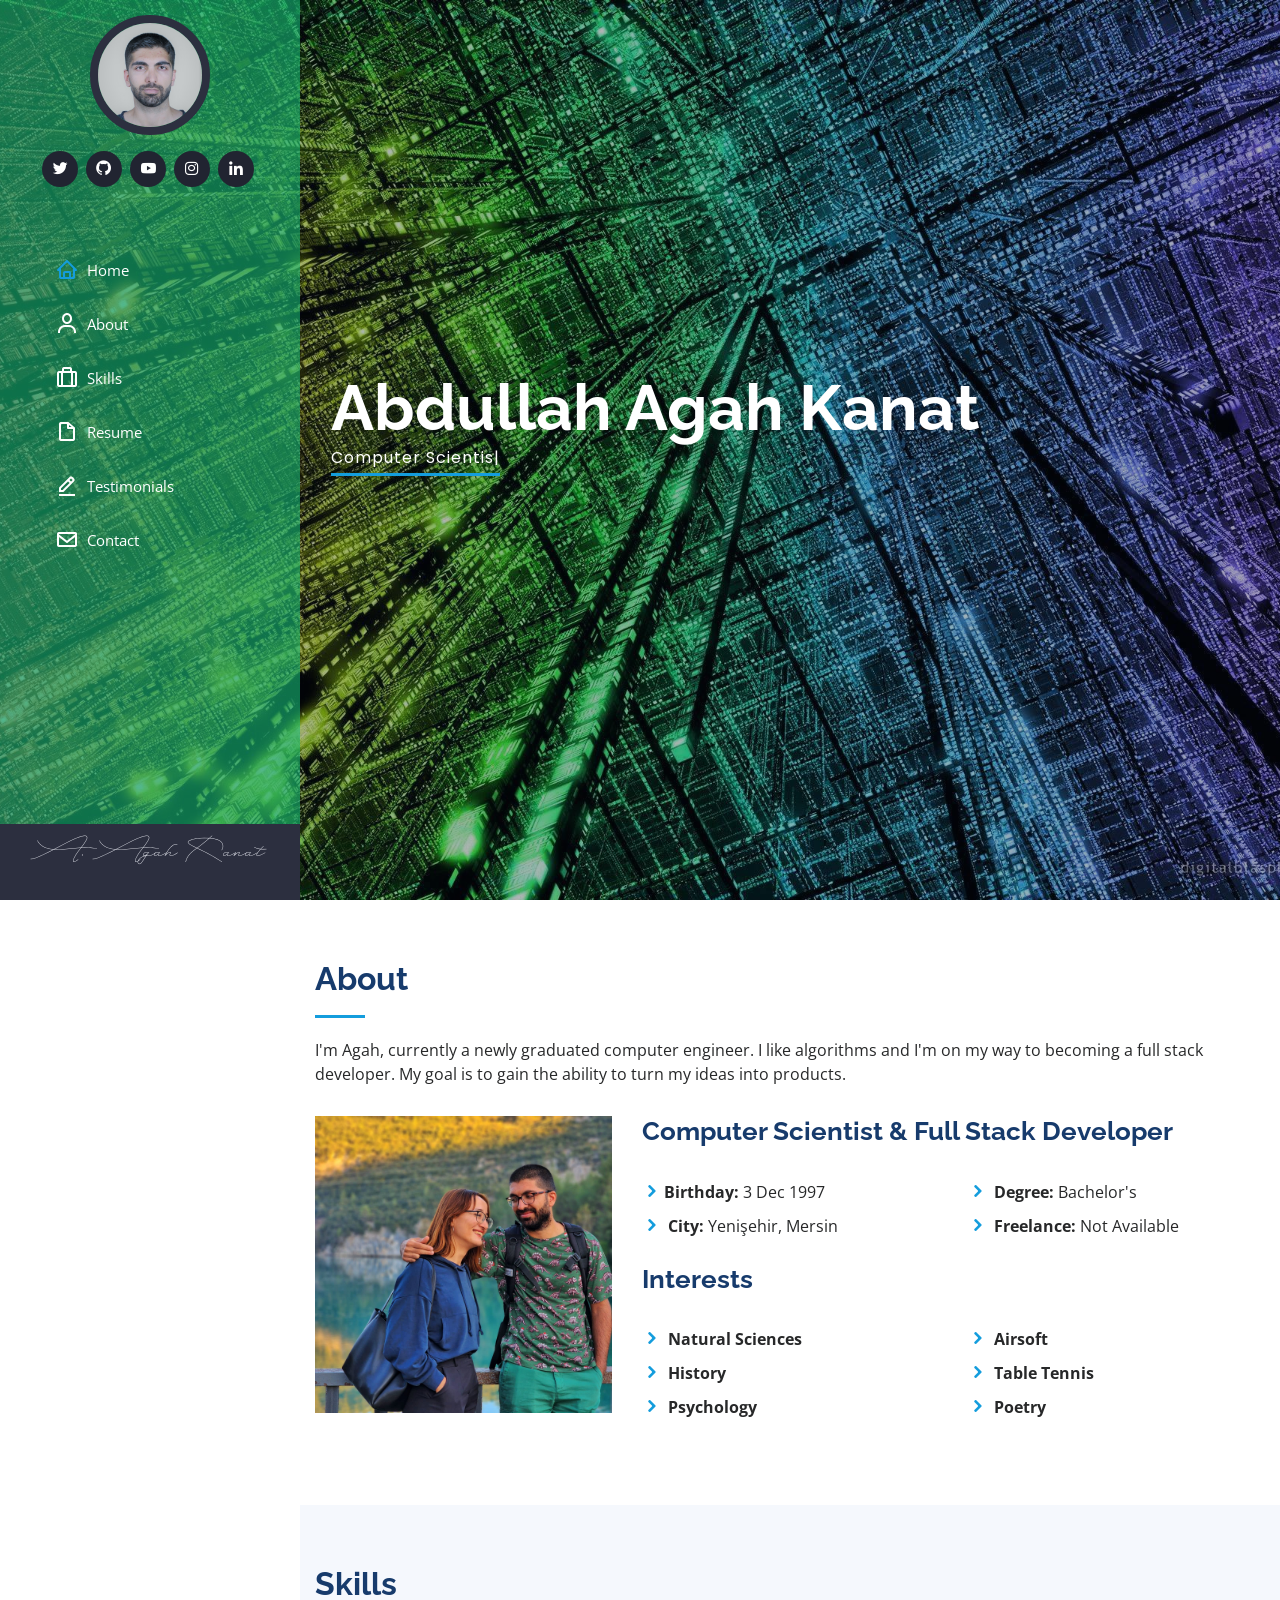
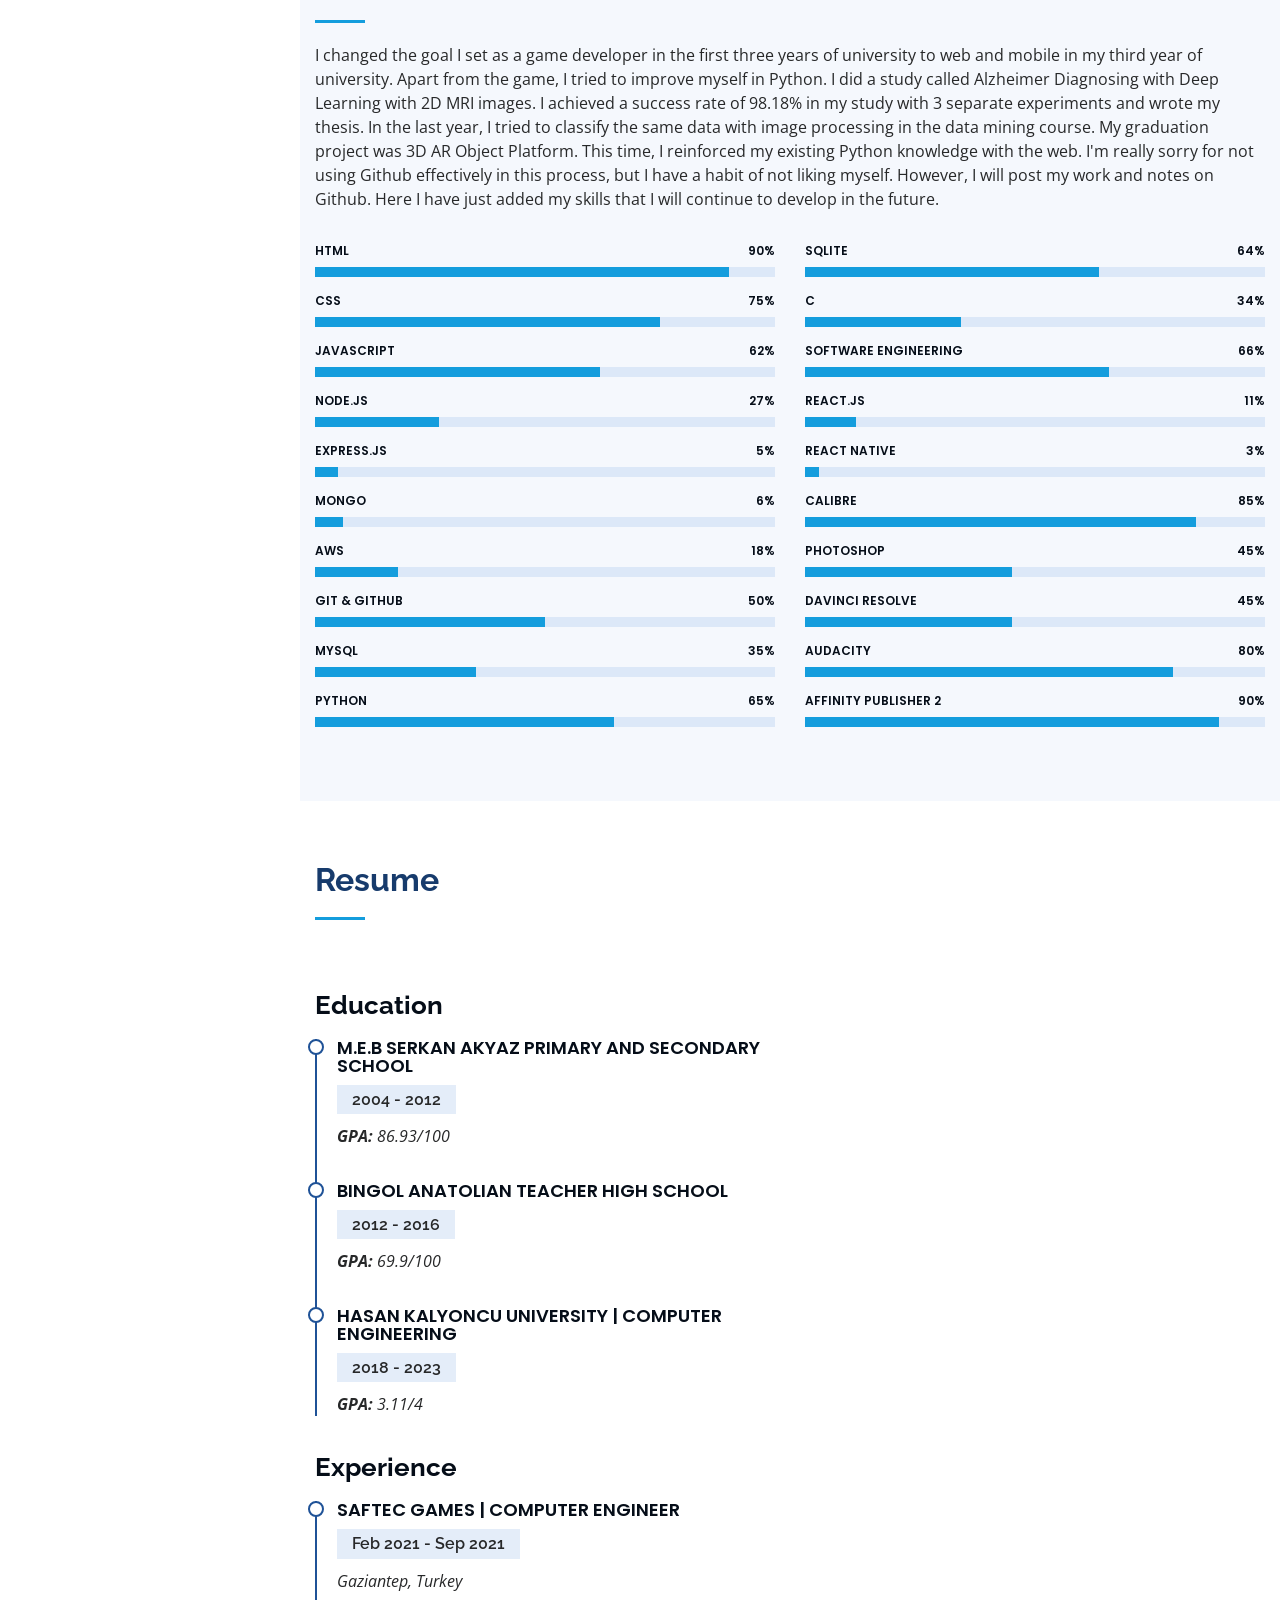
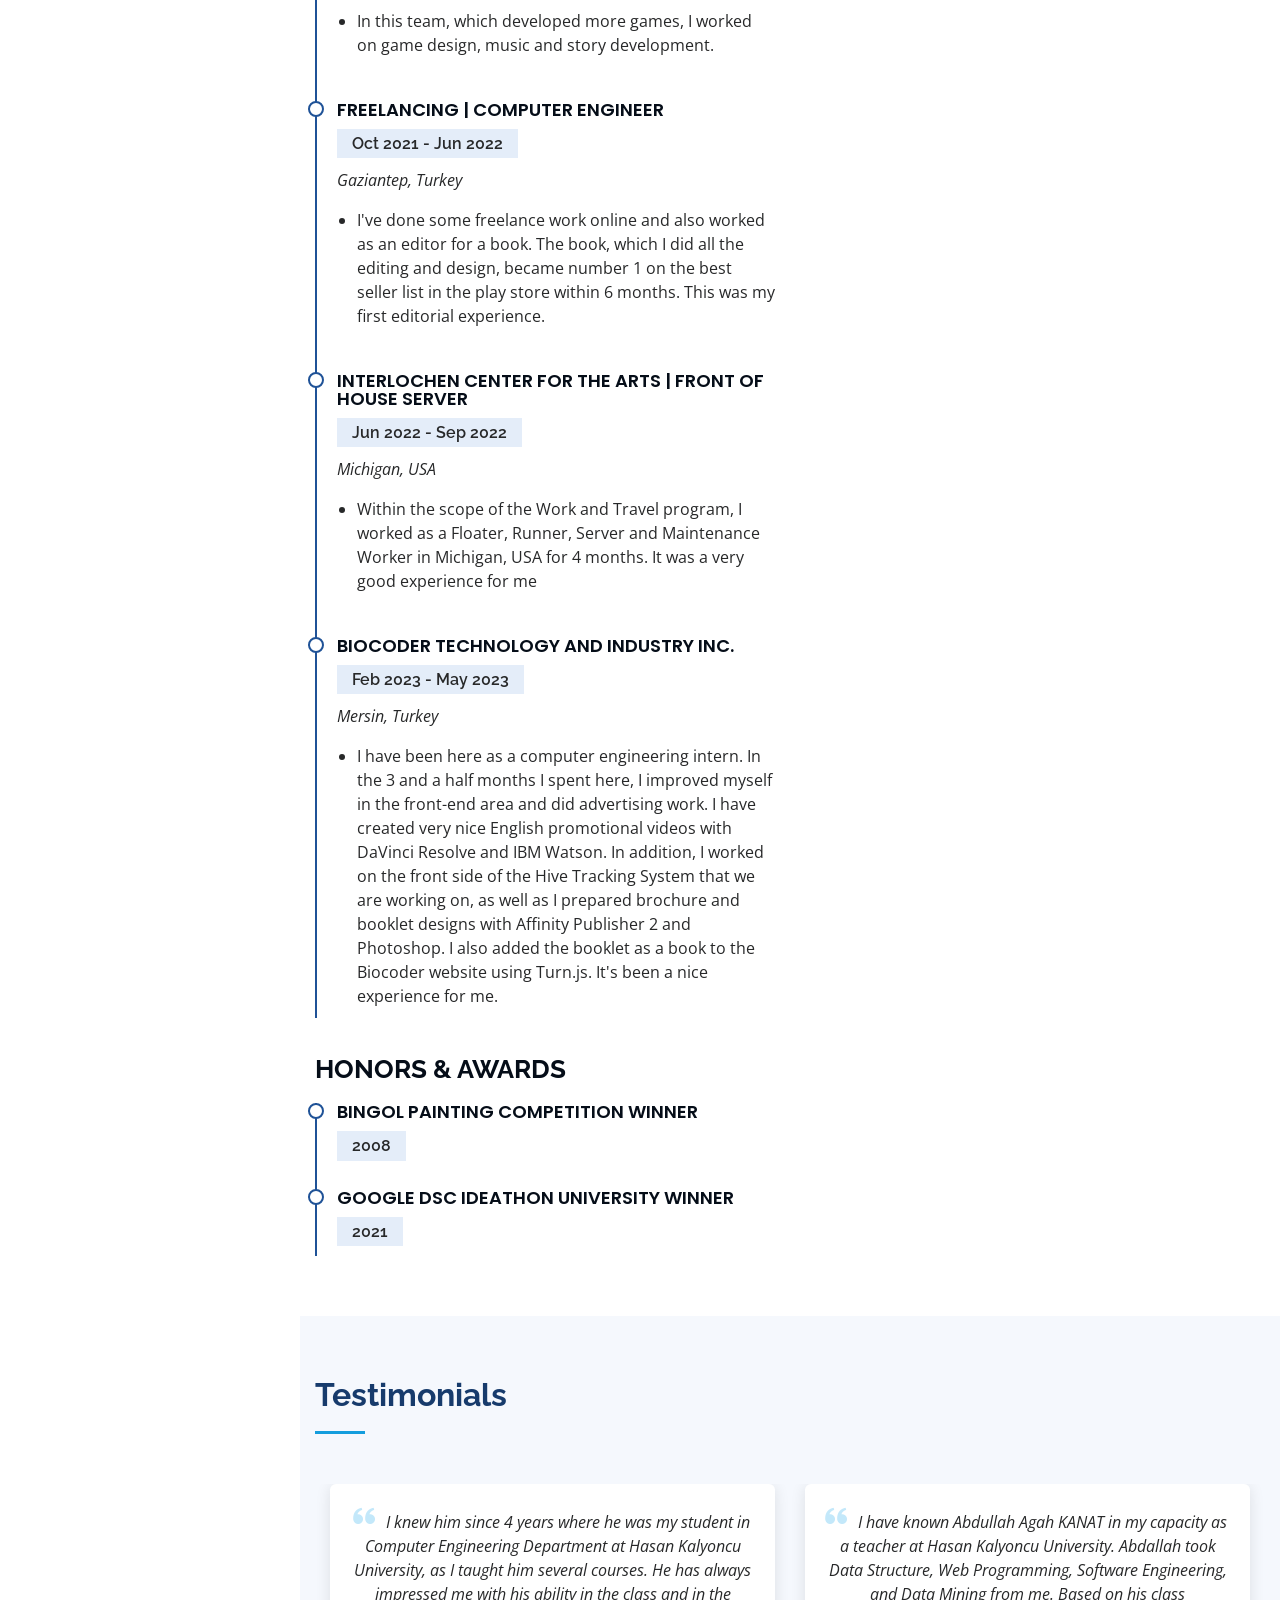
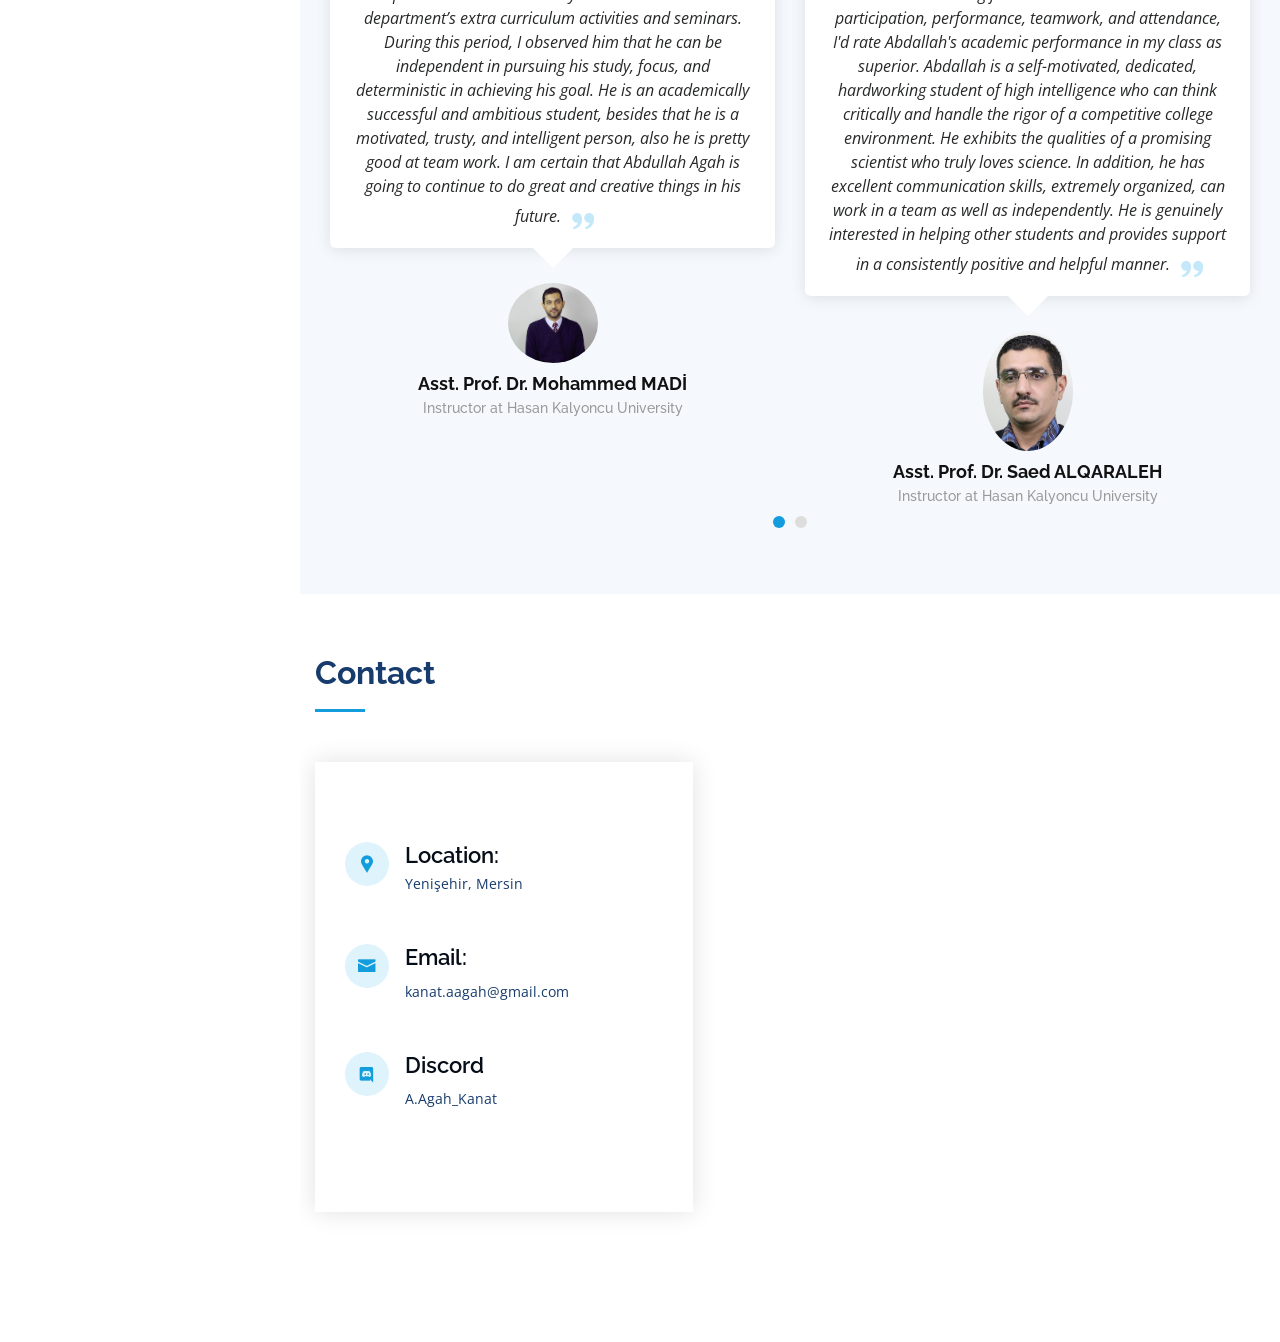
==== commit 646c0028: "Updating icon An icon added, some bugs were fixed and updating some informations" ====
--- a/index.html
+++ b/index.html
@@ -10,7 +10,7 @@
   <meta name="author" content="A. Agah Kanat">
 
   <meta content="width=device-width, initial-scale=1.0" name="viewport">
-
+  <link rel="icon" href="assets/img/favicon.png" type="image/icon png">
   <title>Agah's Page</title>
   <meta content="" name="description">
   <meta content="" name="keywords">
@@ -119,7 +119,7 @@
                 </ul>
               </div>
             </div>
-            <h3>Interests</h4>
+            <h3>Interests</h3>
               <div class="row">
                 <div class="col-lg-6">
                   <ul>
@@ -140,7 +140,7 @@
         </div>
       </div>
 
-      </div>
+      
     </section><!-- End About Section -->
 
     <!-- ======= Skills Section ======= -->
@@ -180,19 +180,19 @@
             </div>
 
             <div class="progress">
-              <span class="skill">JavaScript <i class="val">55%</i></span>
-              <div class="progress-bar-wrap">
-                <div class="progress-bar" role="progressbar" aria-valuenow="55" aria-valuemin="0" aria-valuemax="100">
-                </div>
-              </div>
-            </div>
-
-
-
-            <div class="progress">
-              <span class="skill">Node.js <i class="val">20%</i></span>
-              <div class="progress-bar-wrap">
-                <div class="progress-bar" role="progressbar" aria-valuenow="20" aria-valuemin="0" aria-valuemax="100">
+              <span class="skill">JavaScript <i class="val">62%</i></span>
+              <div class="progress-bar-wrap">
+                <div class="progress-bar" role="progressbar" aria-valuenow="62" aria-valuemin="0" aria-valuemax="100">
+                </div>
+              </div>
+            </div>
+
+
+
+            <div class="progress">
+              <span class="skill">Node.js <i class="val">27%</i></span>
+              <div class="progress-bar-wrap">
+                <div class="progress-bar" role="progressbar" aria-valuenow="27" aria-valuemin="0" aria-valuemax="100">
                 </div>
               </div>
             </div>
@@ -535,7 +535,7 @@
               </div>
 
               <div class="email">
-                <a href="https://discordapp.com/users/747736919575756900"><i class='bx bxl-discord'></i></a>
+                <a href="https://discordapp.com/users/747736919575756900"><i  class= "bx bxl-discord"></i></a>
                 <h4>Discord</h4>
                 <p>A.Agah_Kanat</p>
               </div>
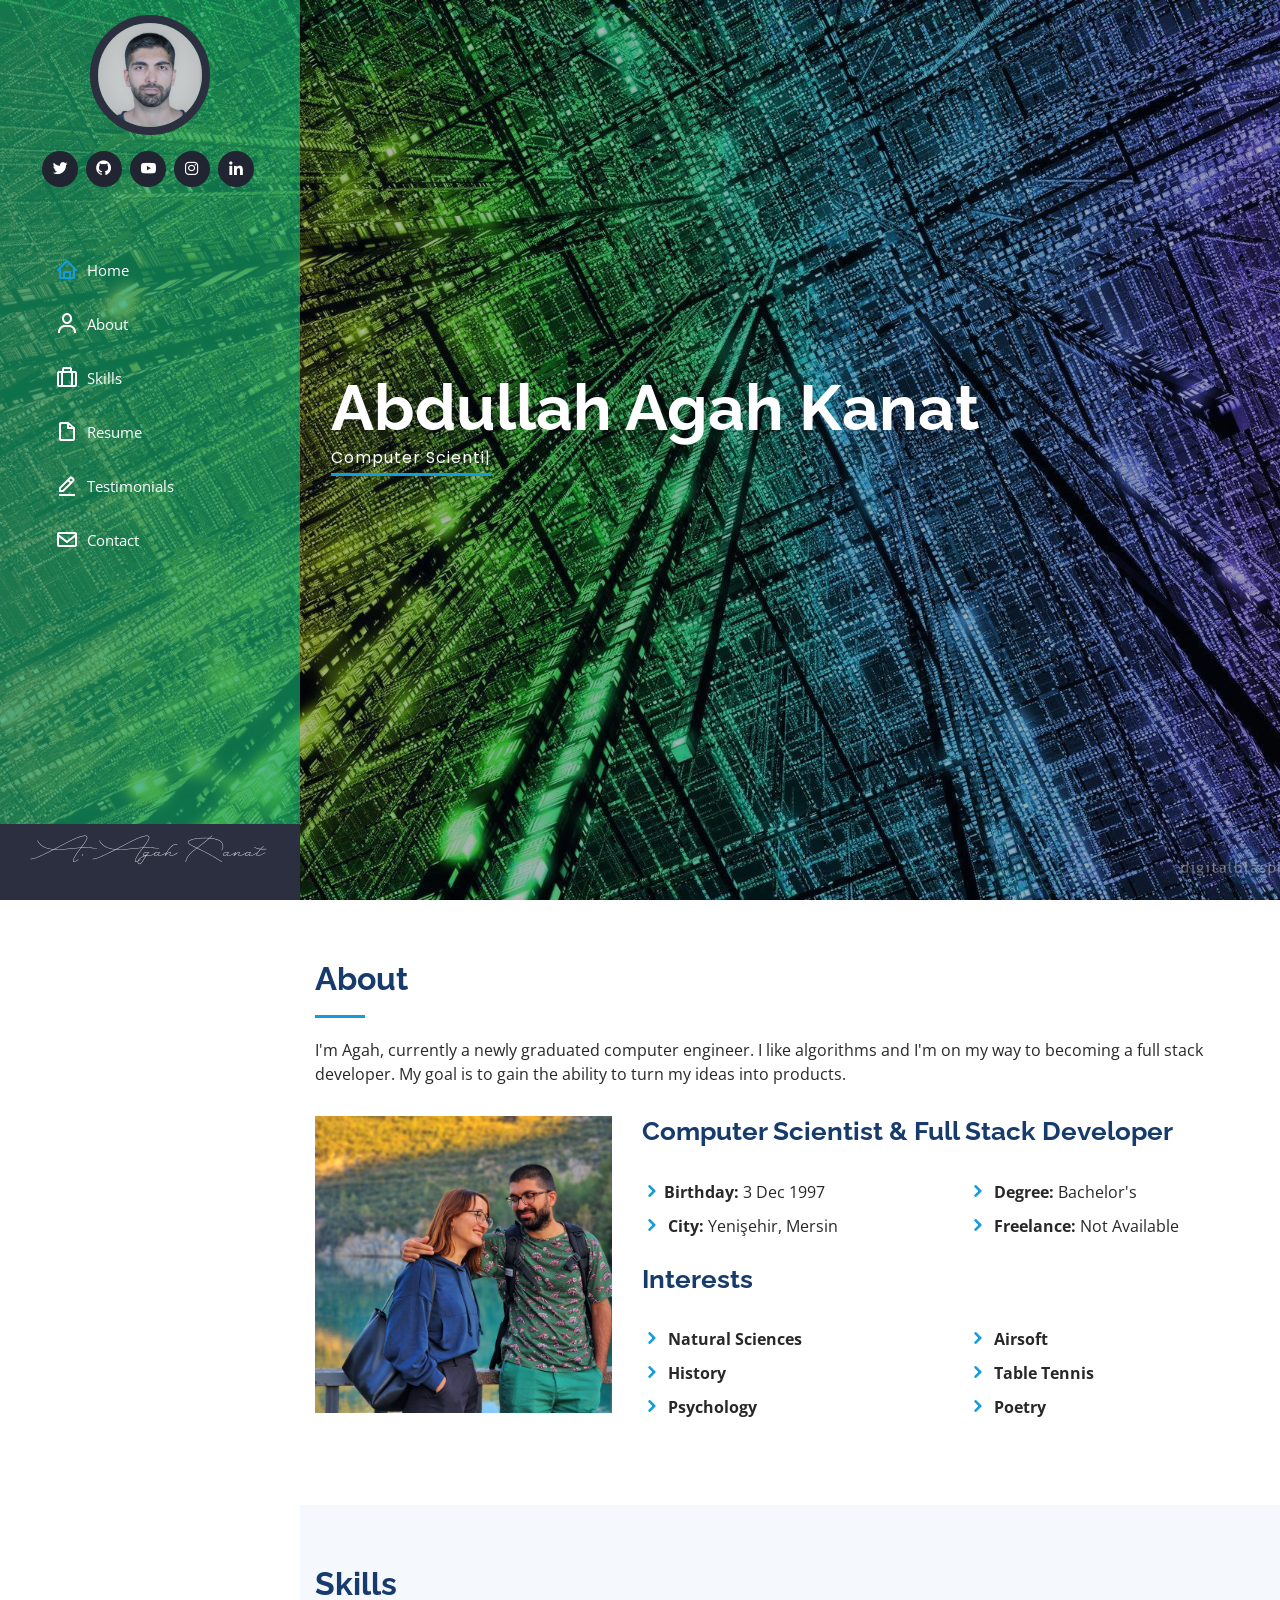
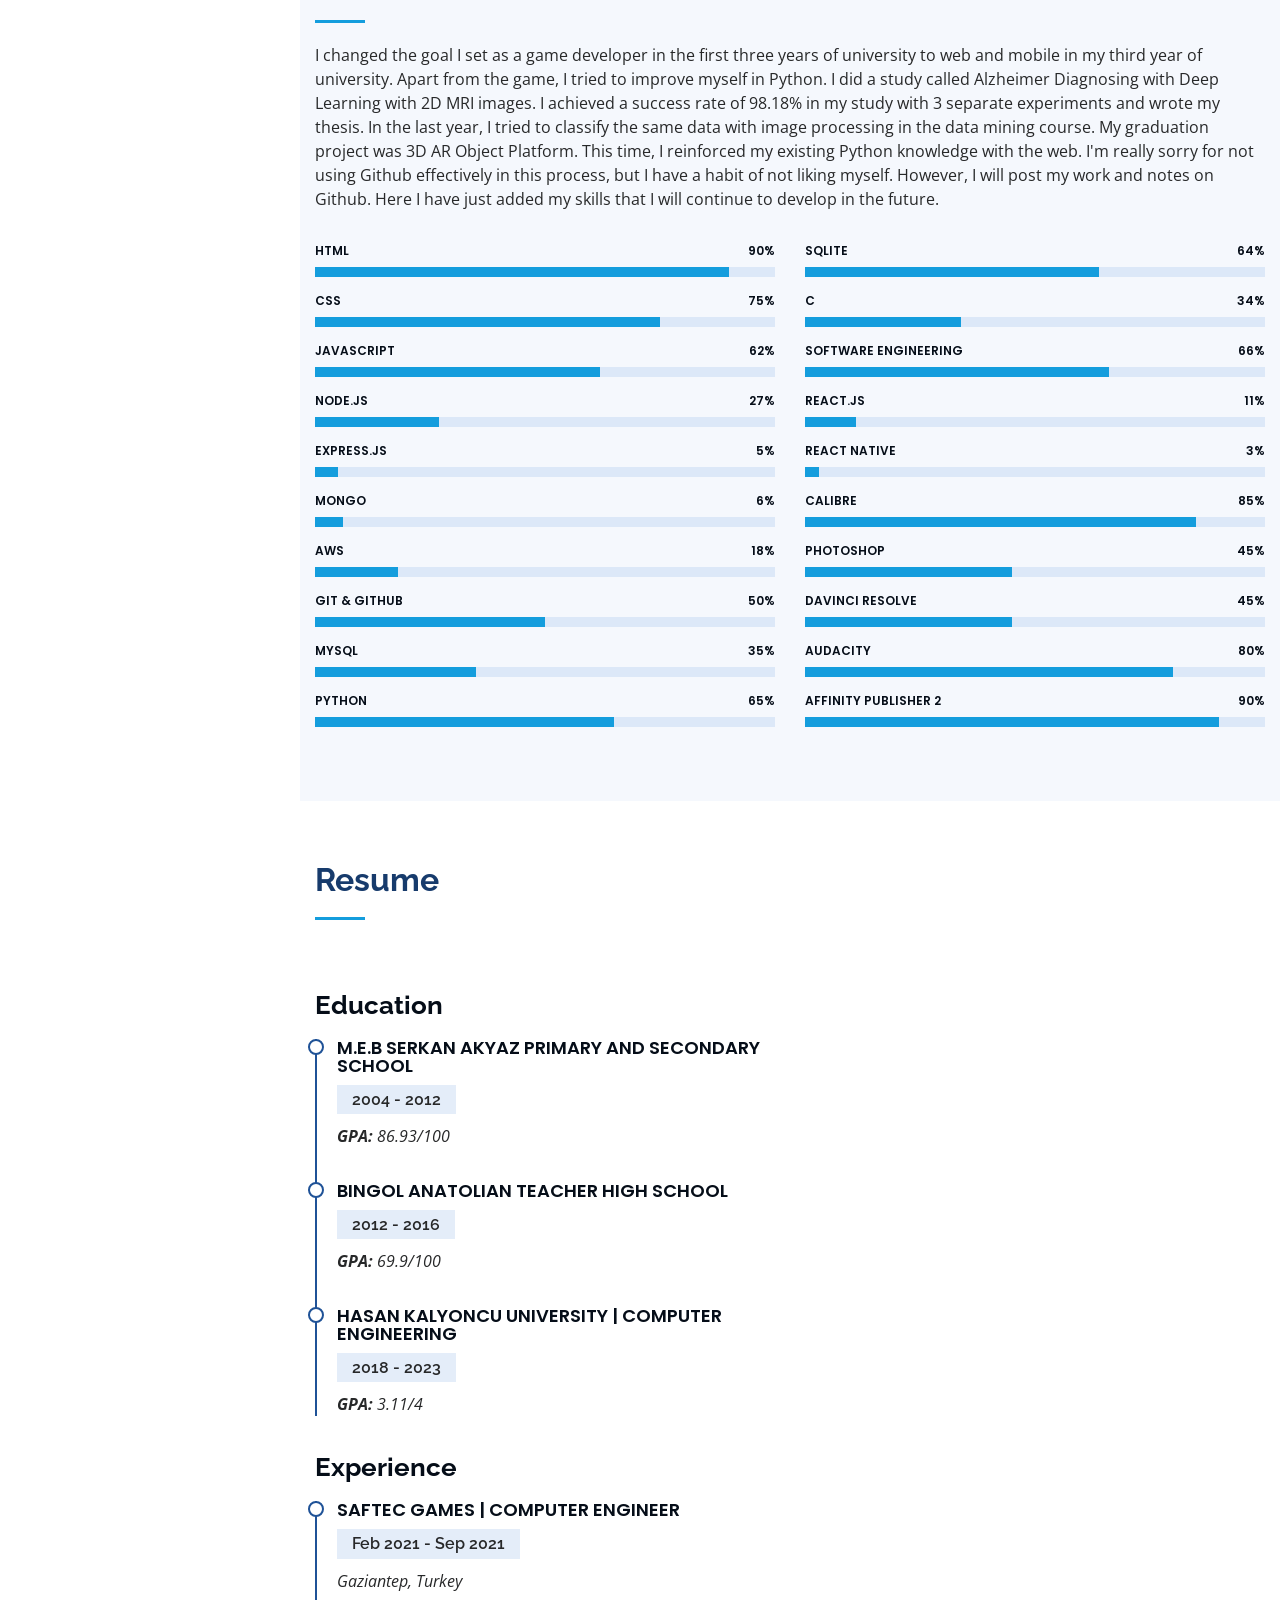
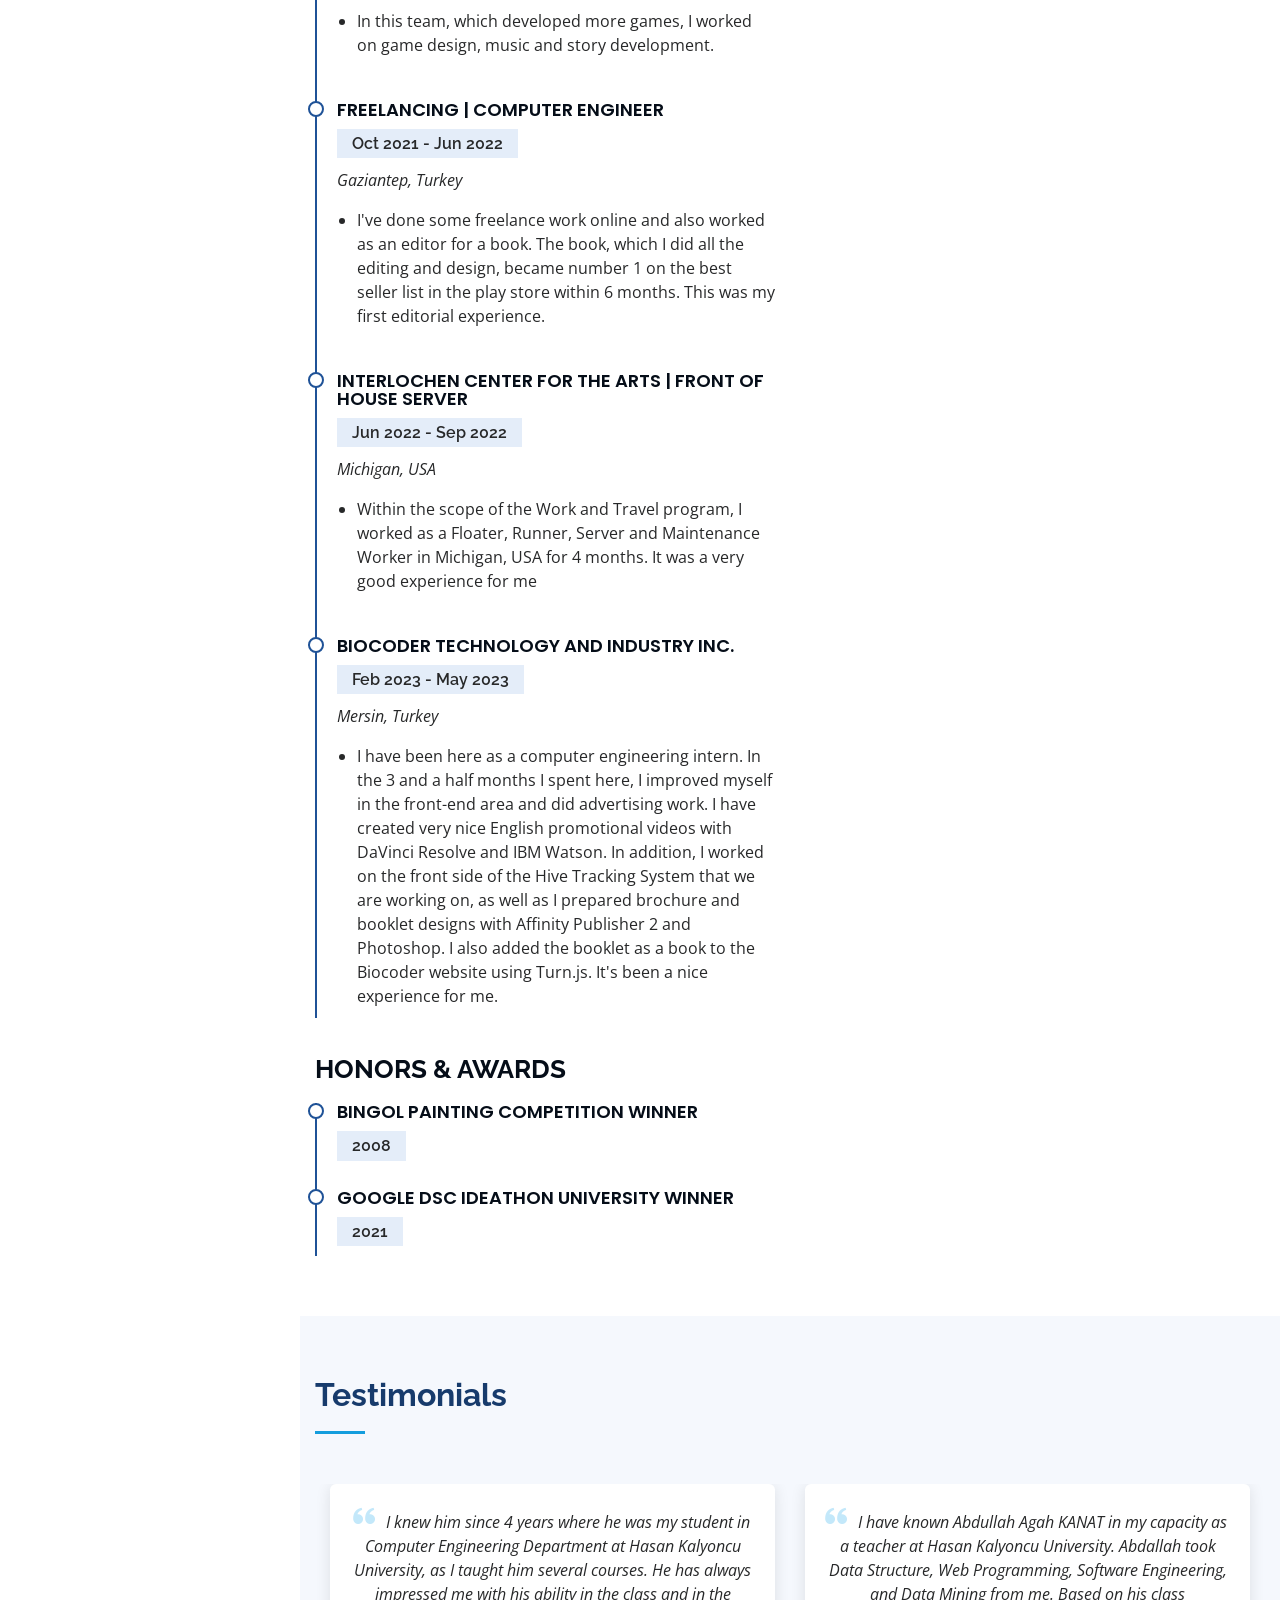
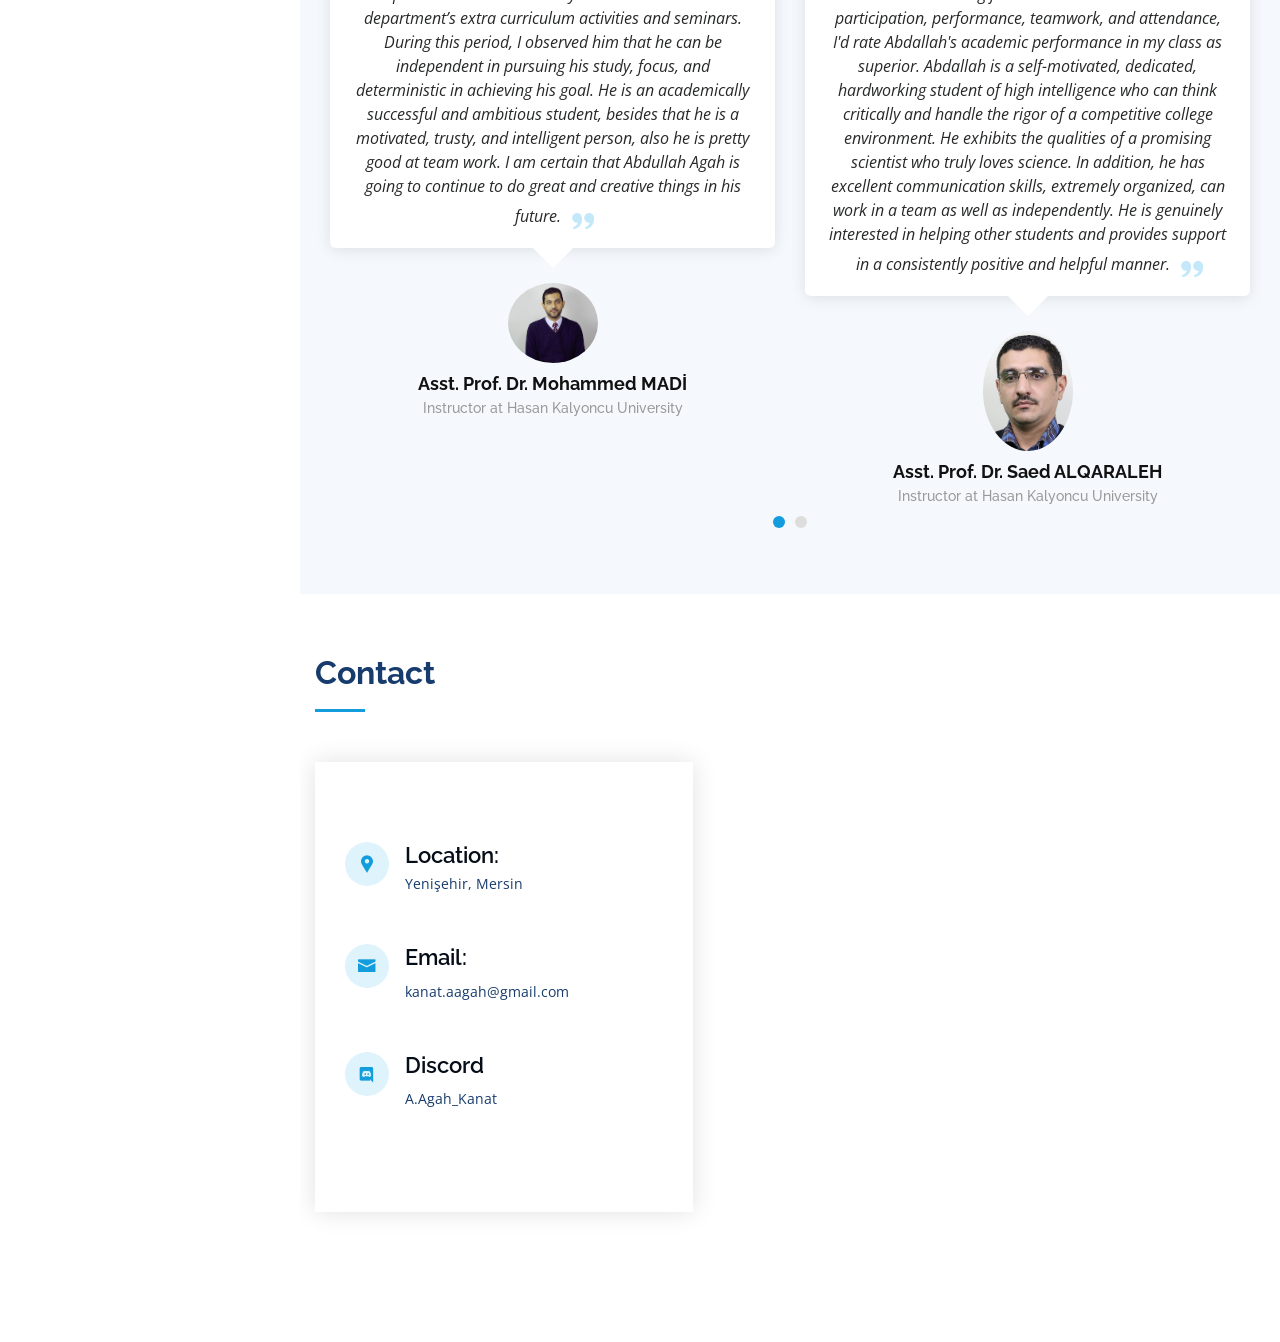
==== commit b2fe48f5: "Favicon is Updated" ====
--- a/index.html
+++ b/index.html
@@ -10,7 +10,7 @@
   <meta name="author" content="A. Agah Kanat">
 
   <meta content="width=device-width, initial-scale=1.0" name="viewport">
-  <link rel="icon" href="assets/img/favicon.png" type="image/icon png">
+  <link rel="icon" href="assets/img/faviconNew.png" type="image/icon png">
   <title>Agah's Page</title>
   <meta content="" name="description">
   <meta content="" name="keywords">
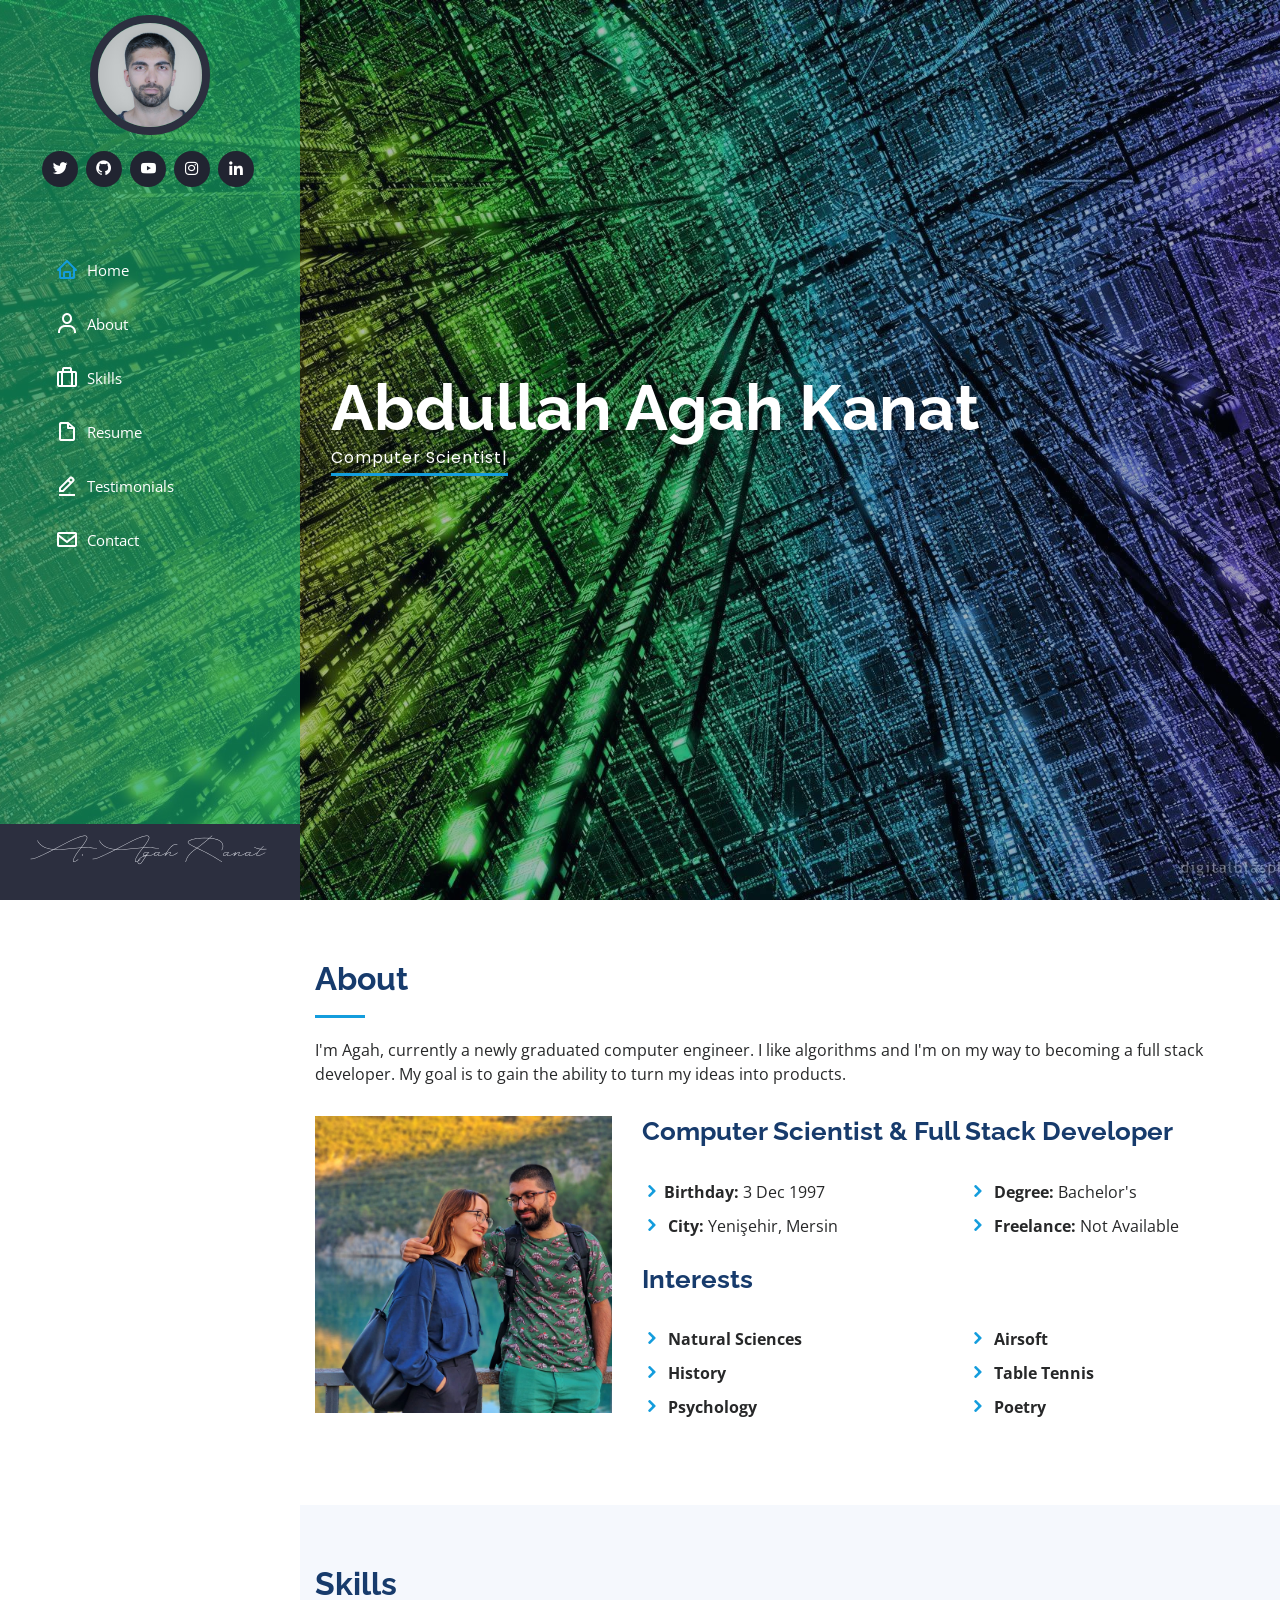
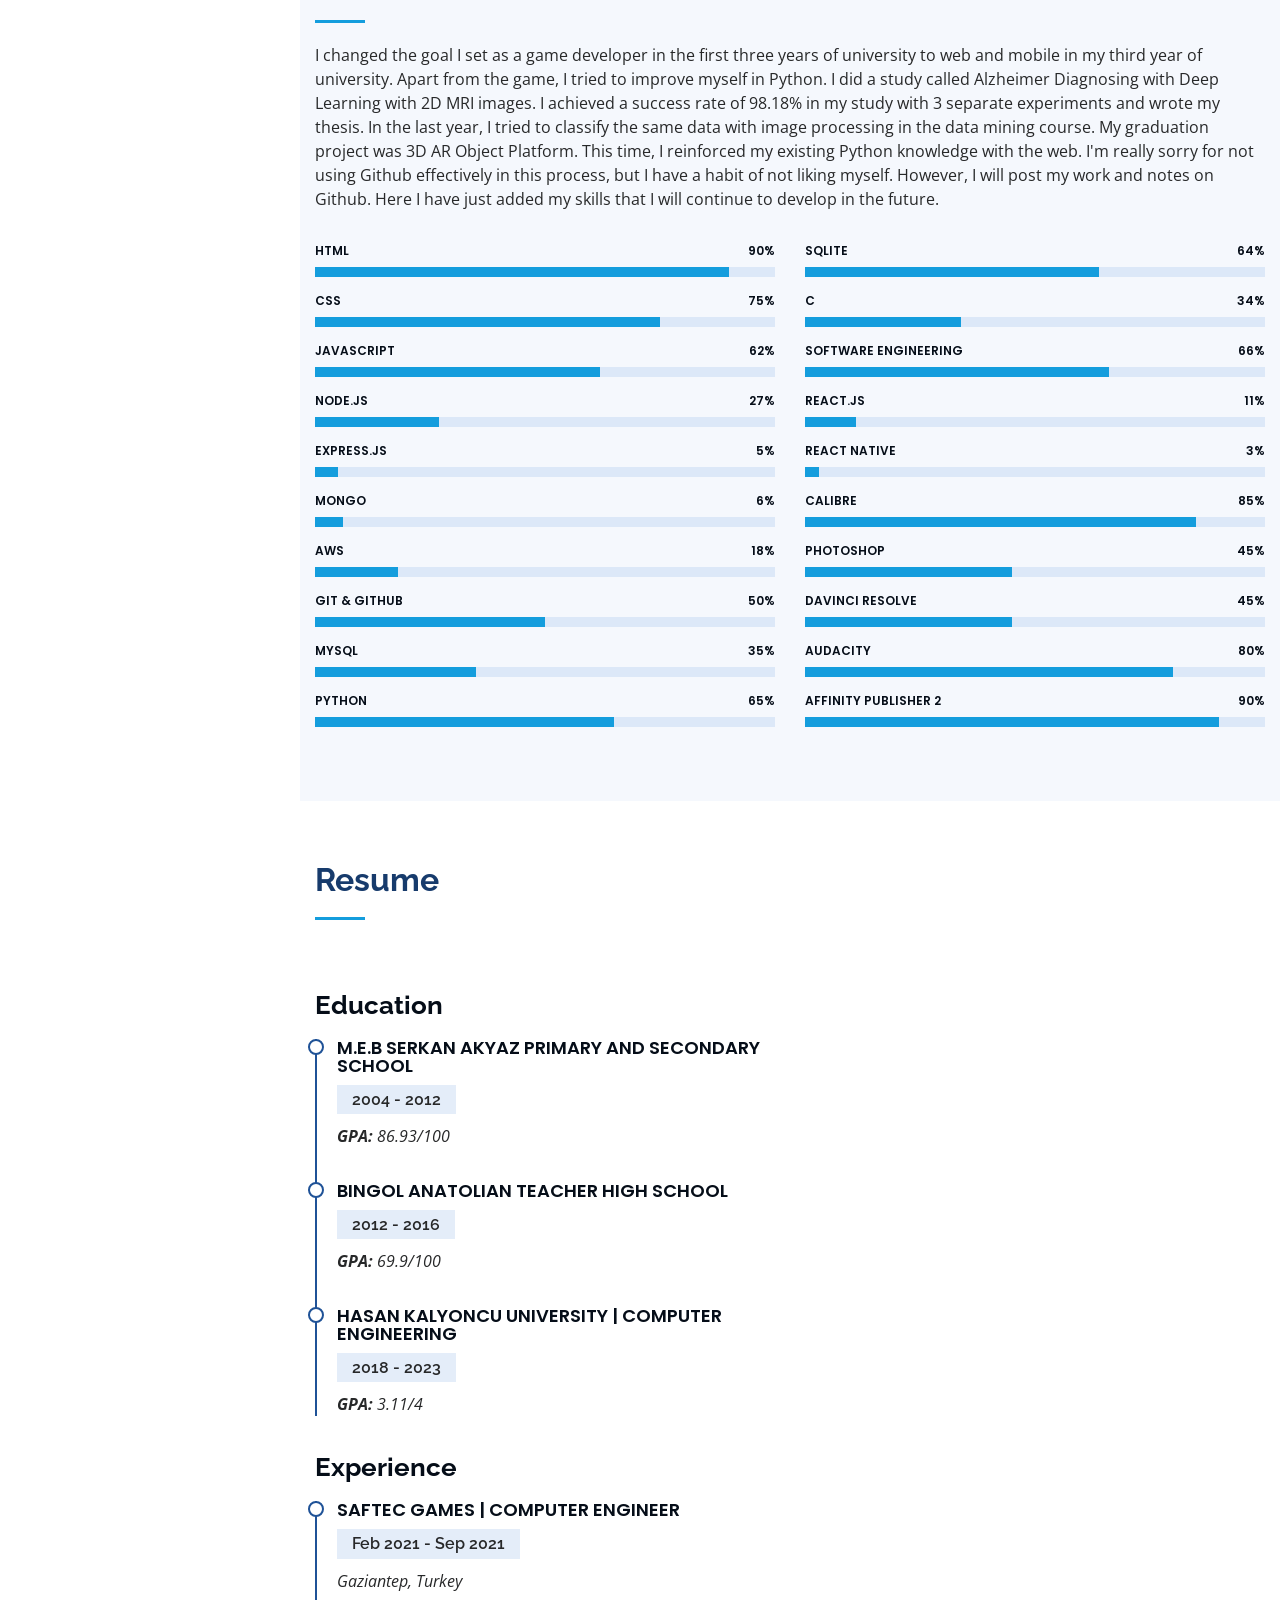
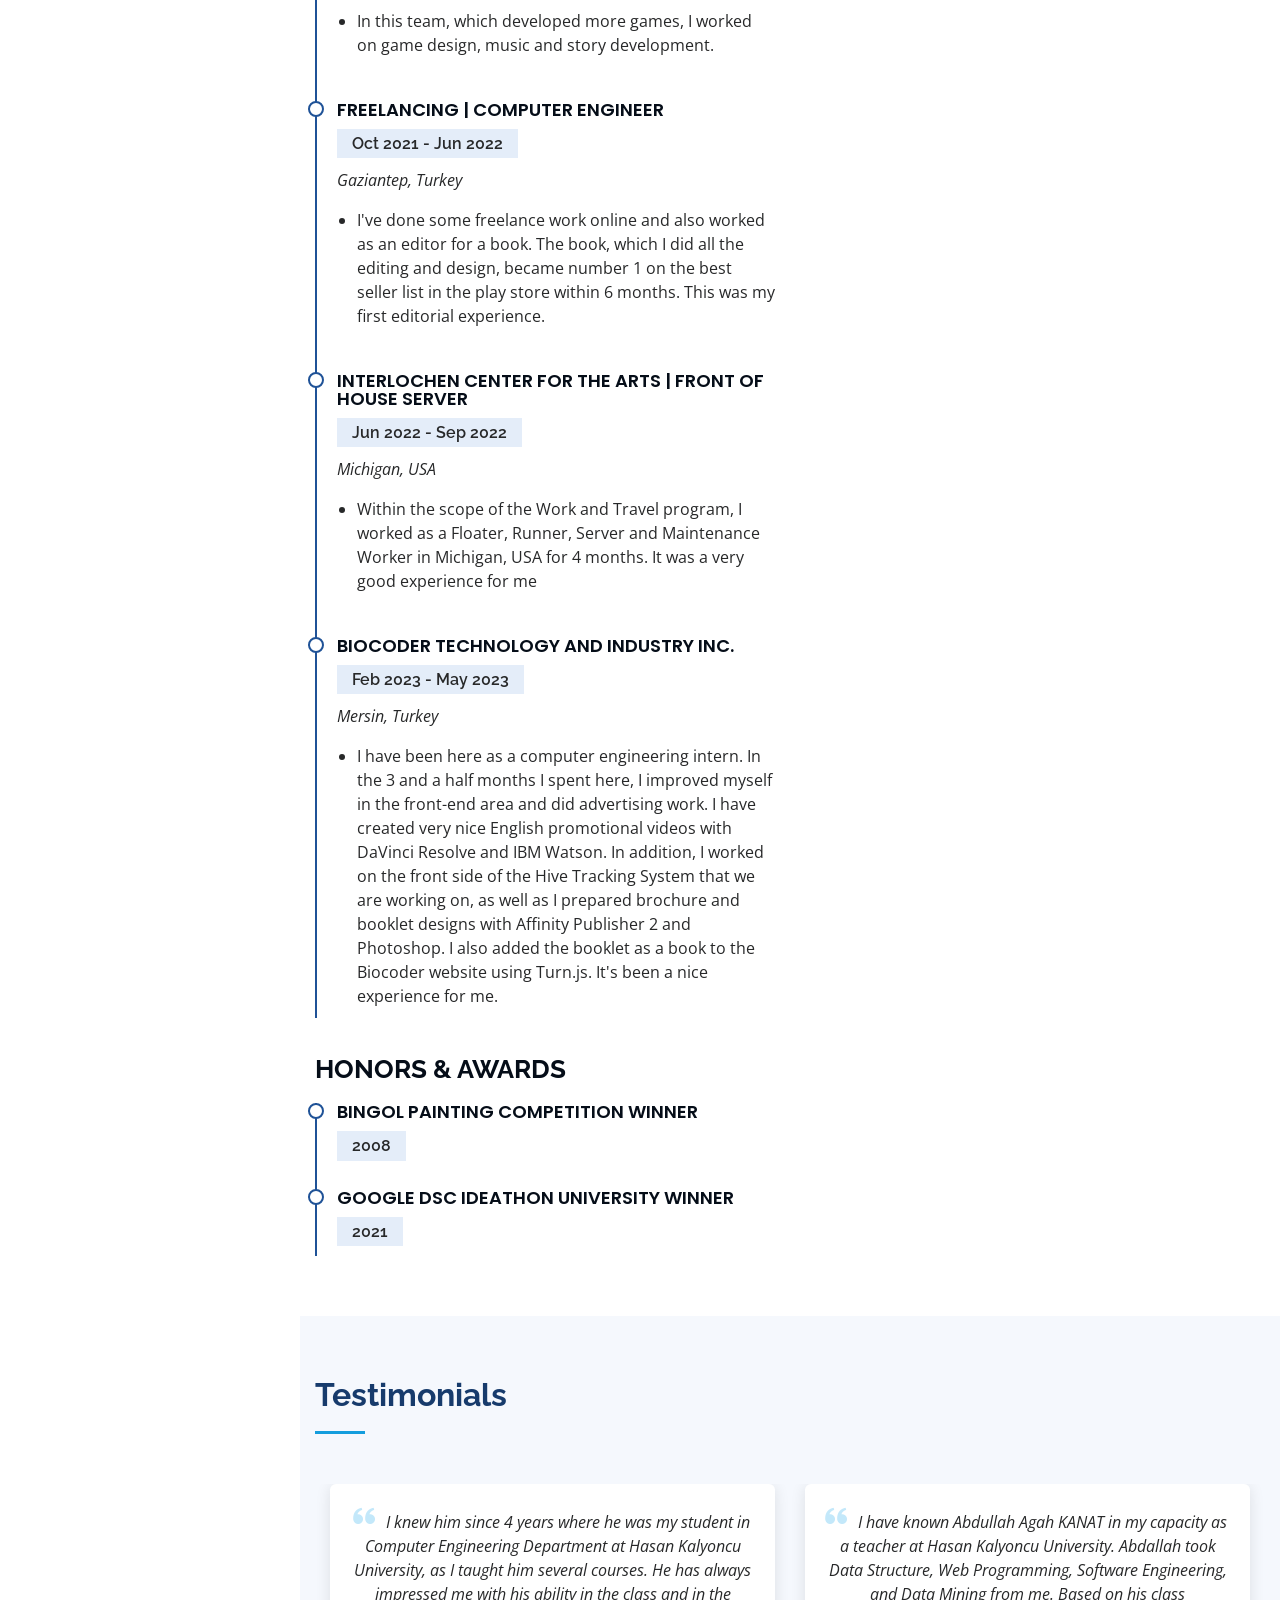
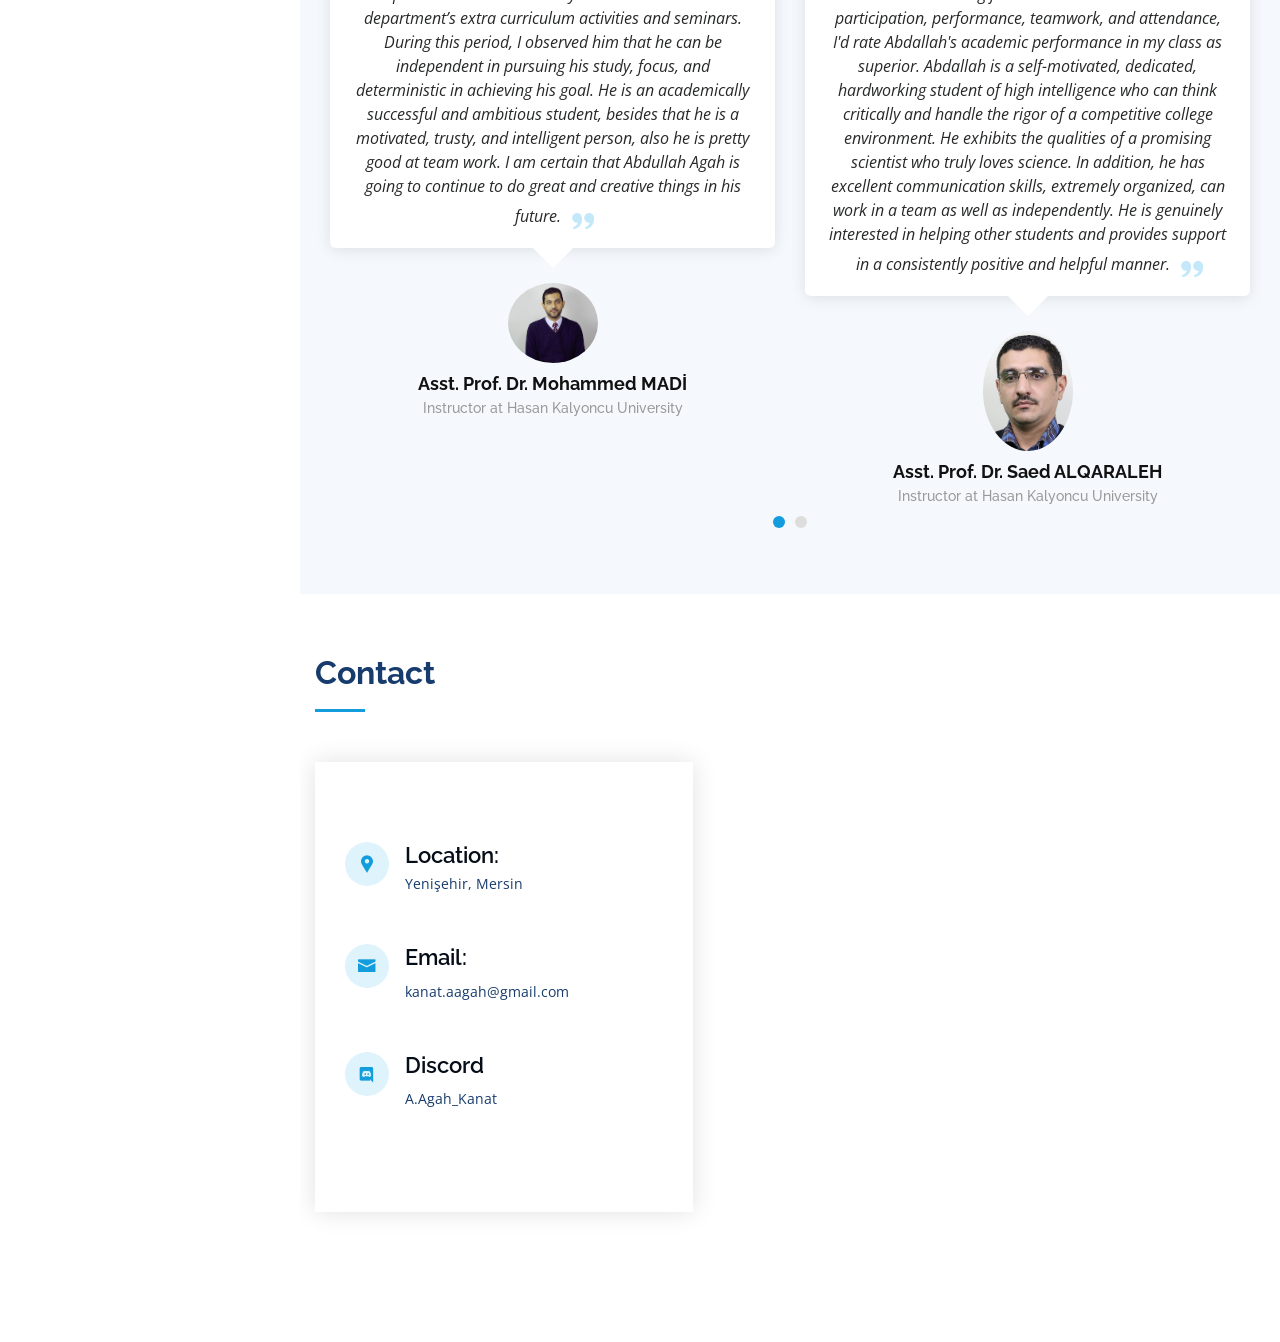
==== commit 23d782ed: "Youtube link updated" ====
--- a/index.html
+++ b/index.html
@@ -56,7 +56,7 @@
         <div class="social-links mt-3 text-center">
           <a href="https://twitter.com/aagahkanat" class="twitter"><i class="bx bxl-twitter"></i></a>
           <a href="https://github.com/aagahkanat" class="github"><i class="bx bxl-github"></i></a>
-          <a href="https://www.youtube.com/channel/UC4EvzT-9ybJslBbnxgmPZFw" class="youtube"><i
+          <a href="https://youtube.com/@agah8681" class="youtube"><i
               class="bx bxl-youtube"></i></a>
           <a href="https://www.instagram.com/agahkanat/" class="instagram"><i class="bx bxl-instagram"></i></a>
           <a href="https://www.linkedin.com/in/abdullahagahkanat/" class="linkedin"><i class="bx bxl-linkedin"></i></a>
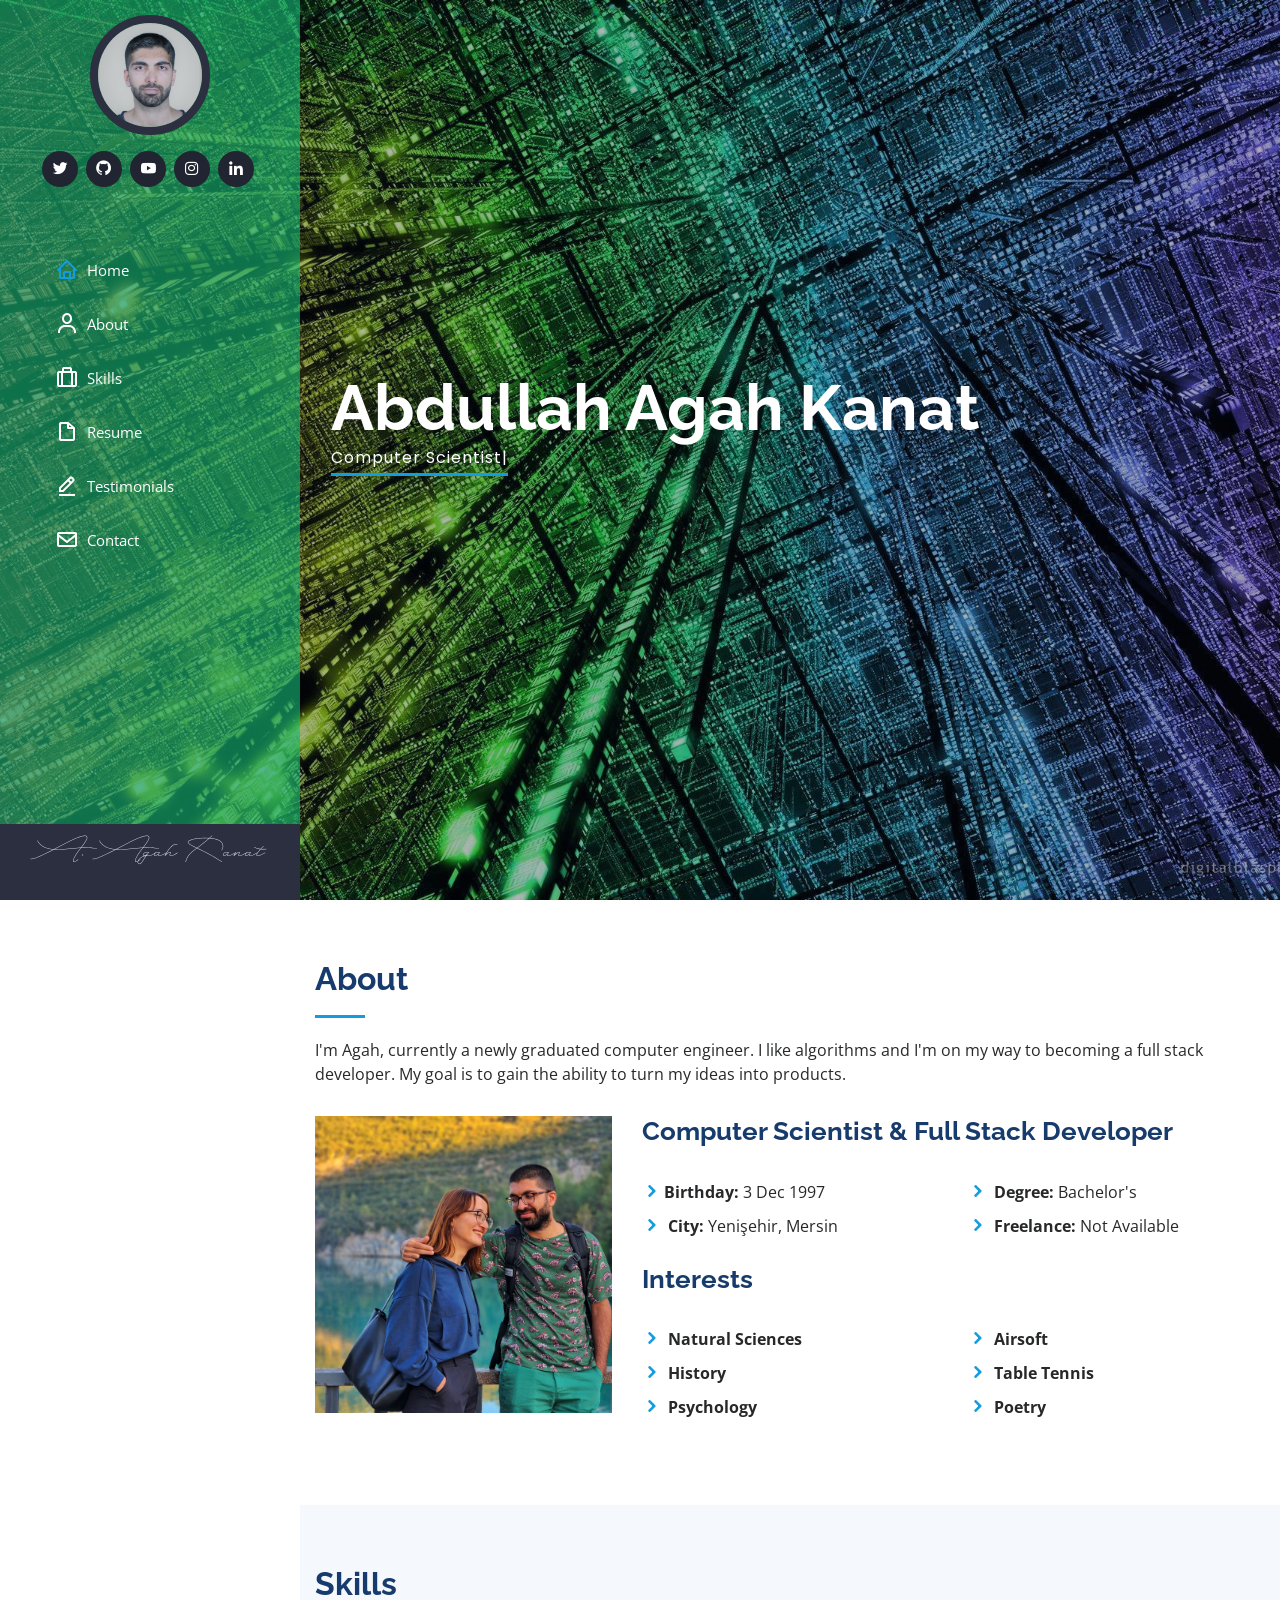
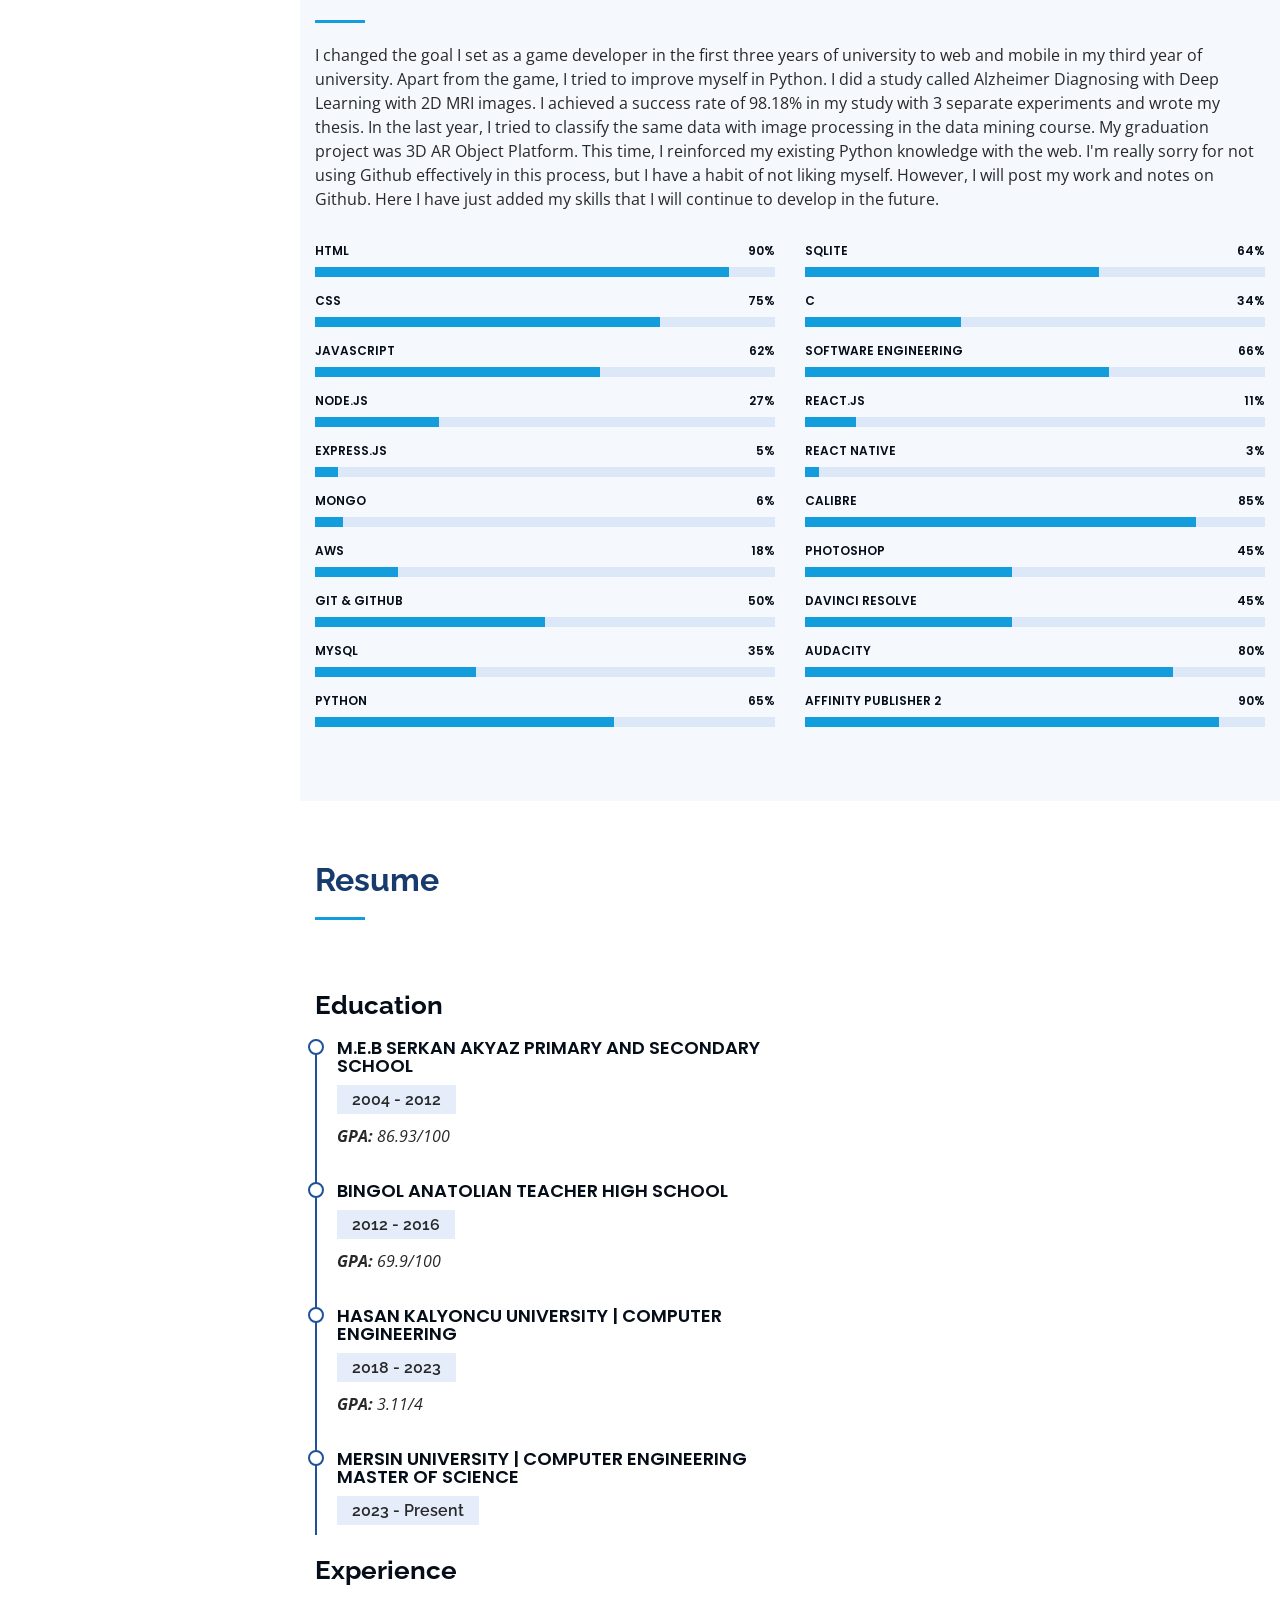
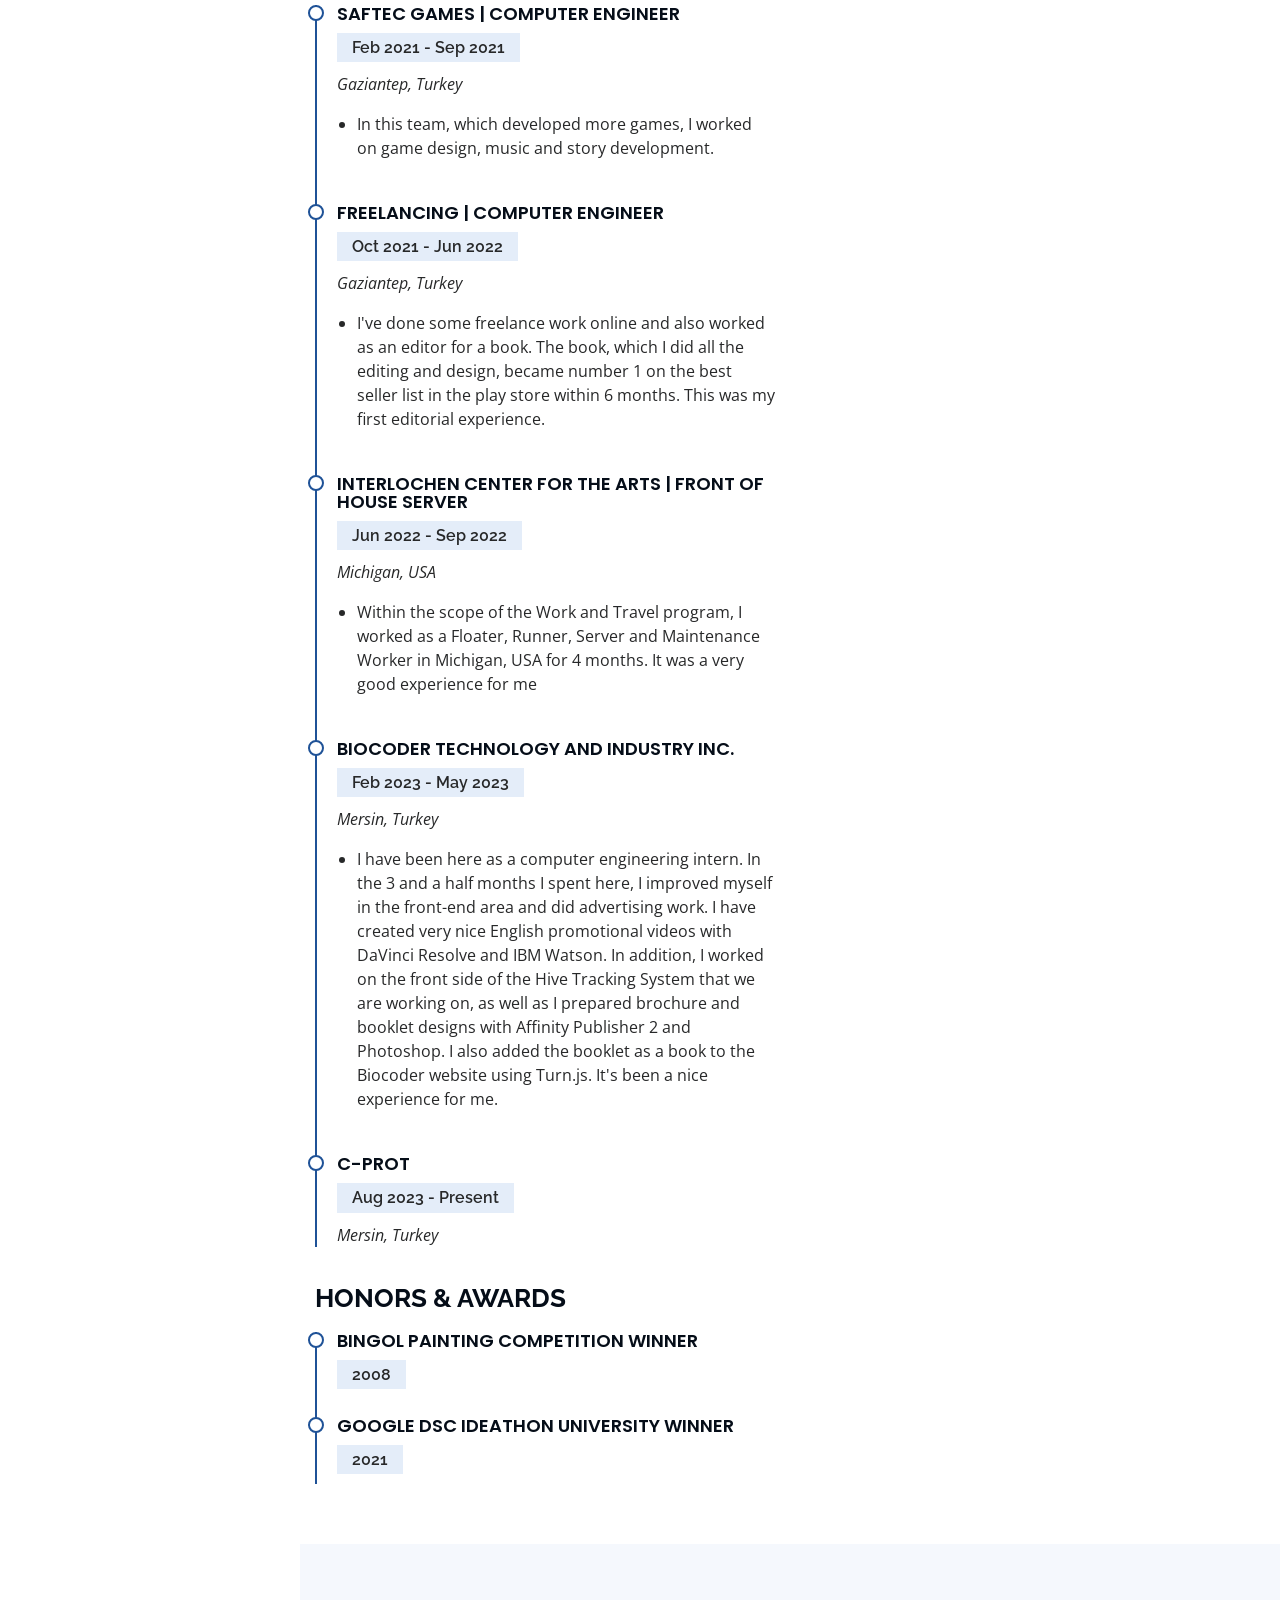
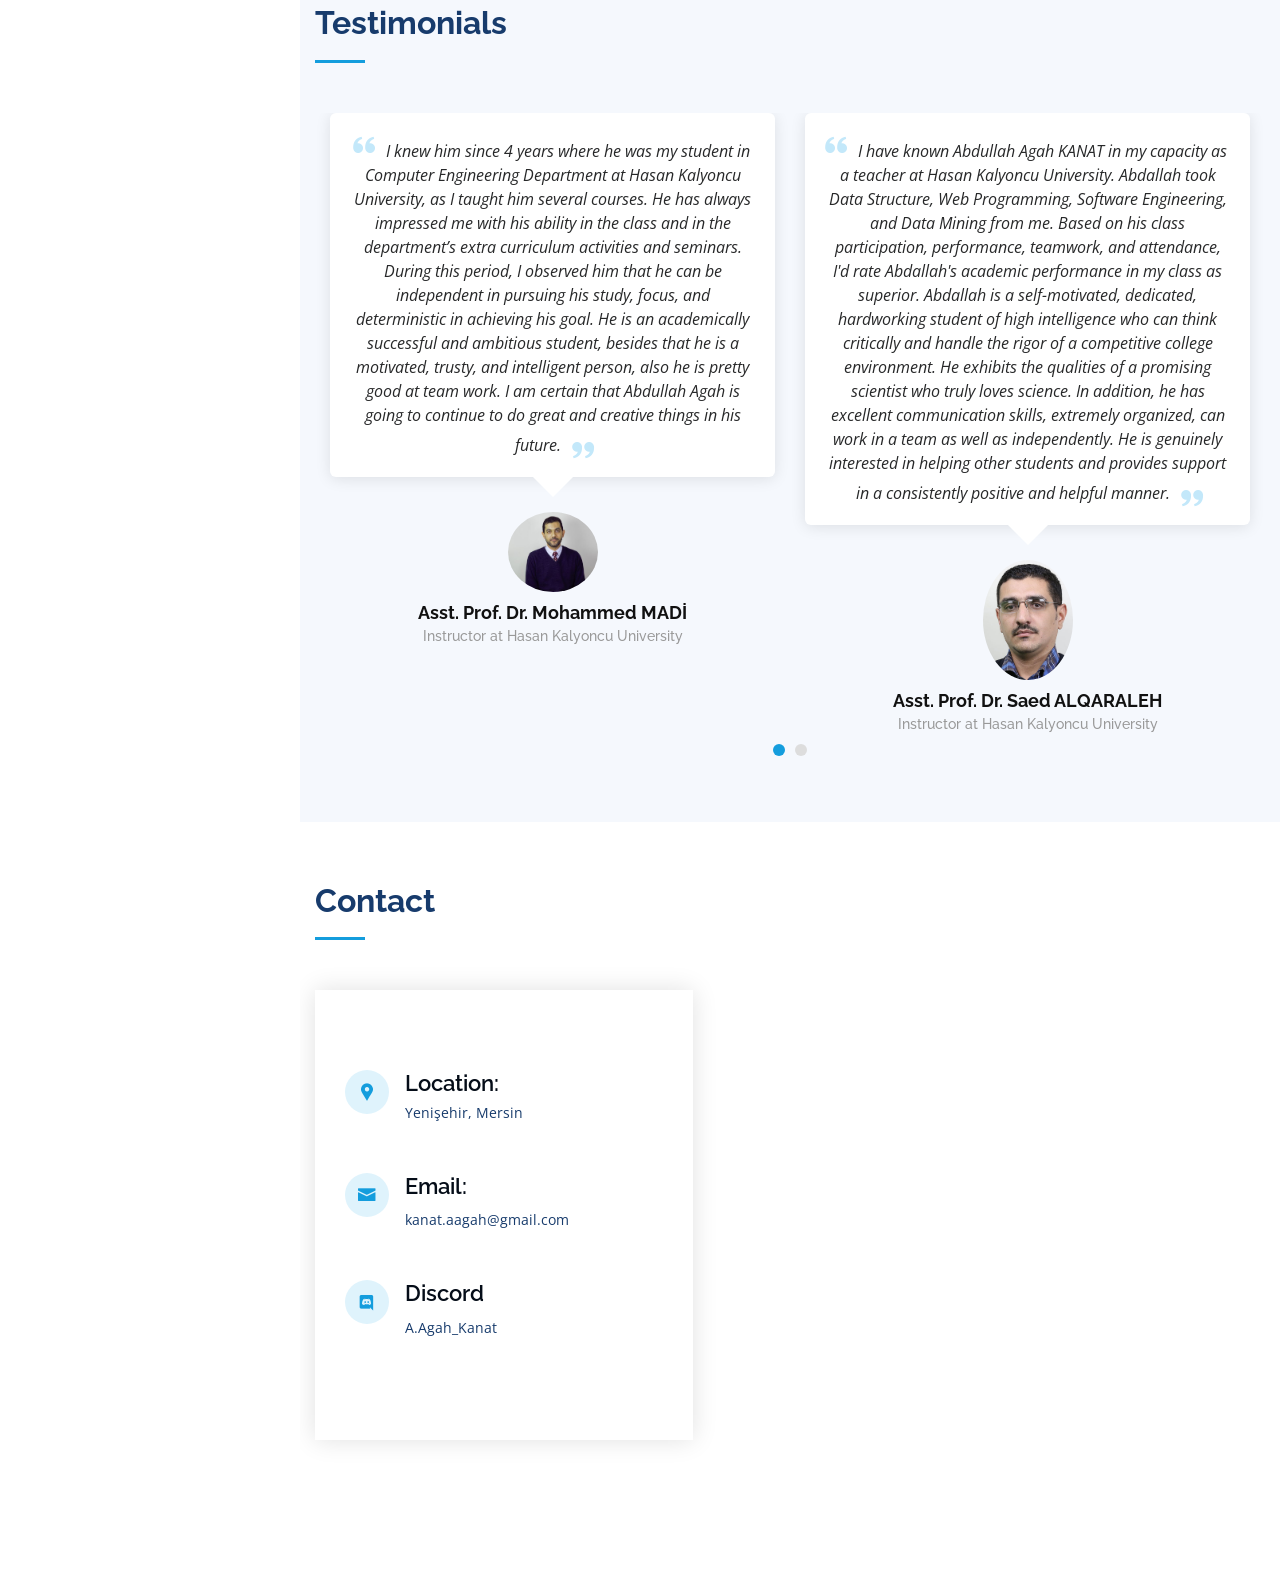
==== commit 22c82d53: "Update index.html Update for university and new job." ====
--- a/index.html
+++ b/index.html
@@ -362,6 +362,10 @@
               <h4>Hasan Kalyoncu University | Computer Engineering</h4>
               <h5>2018 - 2023</h5>
               <p><em><strong>GPA:</strong> 3.11/4</em></p>
+            </div>
+            <div class="resume-item">
+              <h4>Mersin University | Computer Engineering Master of Science</h4>
+              <h5>2023 - Present</h5>
             </div>
           </div>
         </div>
@@ -413,6 +417,12 @@
                 <li>I have been here as a computer engineering intern. In the 3 and a half months I spent here, I improved myself in the front-end area and did advertising work. I have created very nice English promotional videos with DaVinci Resolve and IBM Watson. In addition, I worked on the front side of the Hive Tracking System that we are working on, as well as I prepared brochure and booklet designs with Affinity Publisher 2 and Photoshop. I also added the booklet as a book to the Biocoder website using Turn.js. It's been a nice experience for me. 
                 </li>
               </ul>
+            </div>
+
+            <div class="resume-item">
+              <h4>C-Prot</h4>
+              <h5>Aug 2023 - Present</h5>
+              <p><em>Mersin, Turkey</em></p>
             </div>
 
           </div>
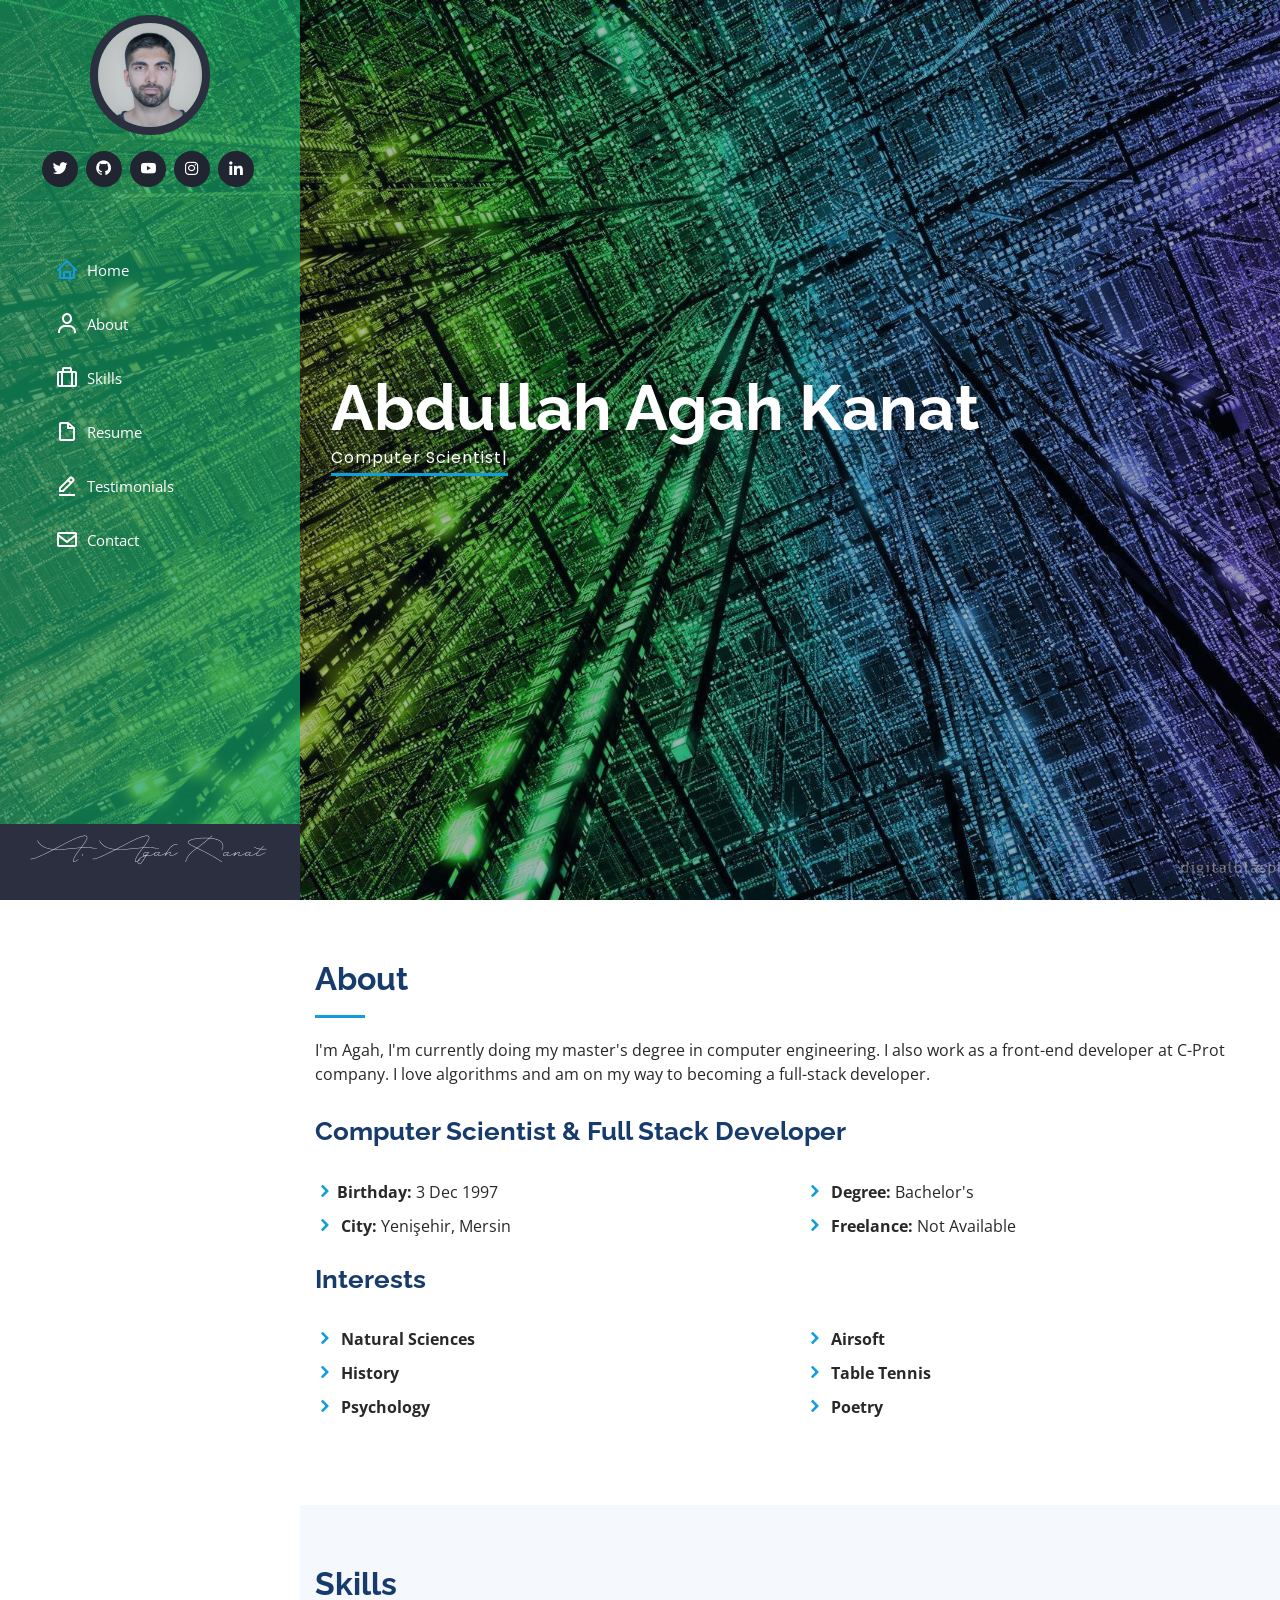
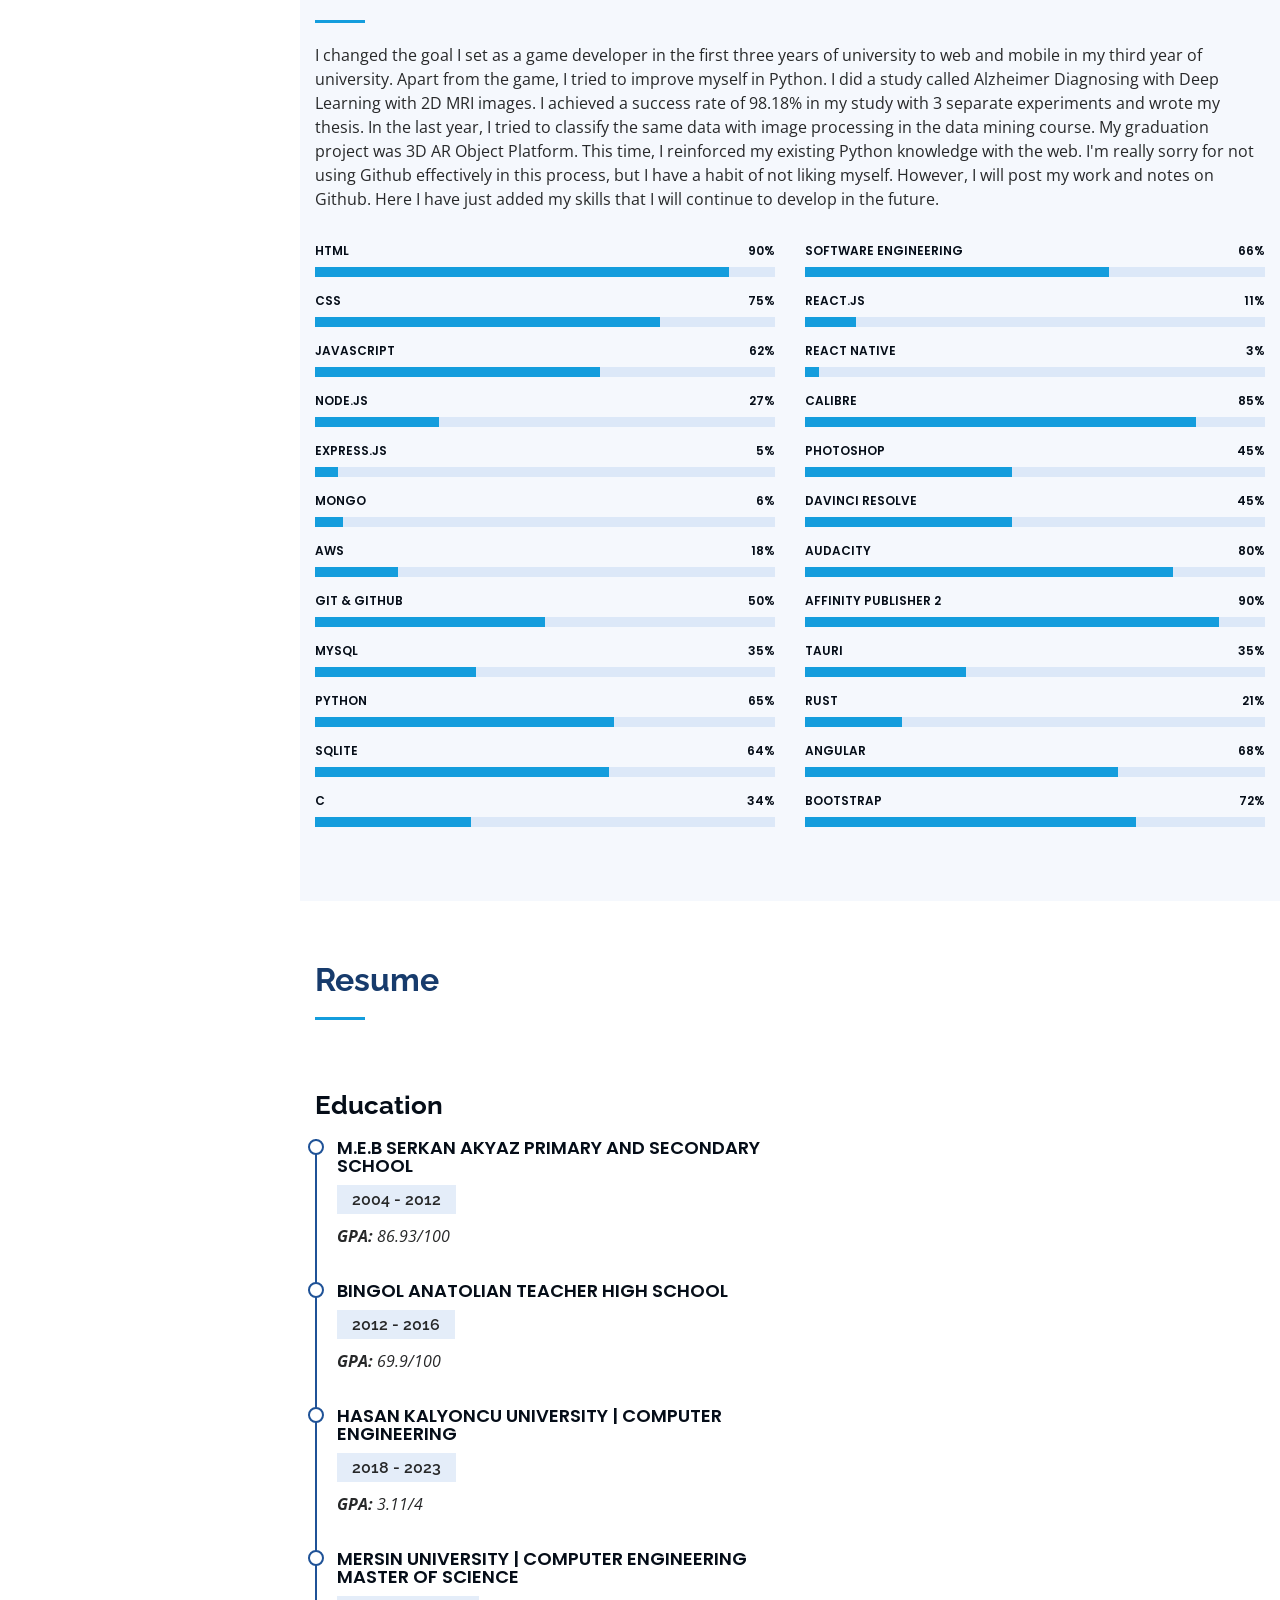
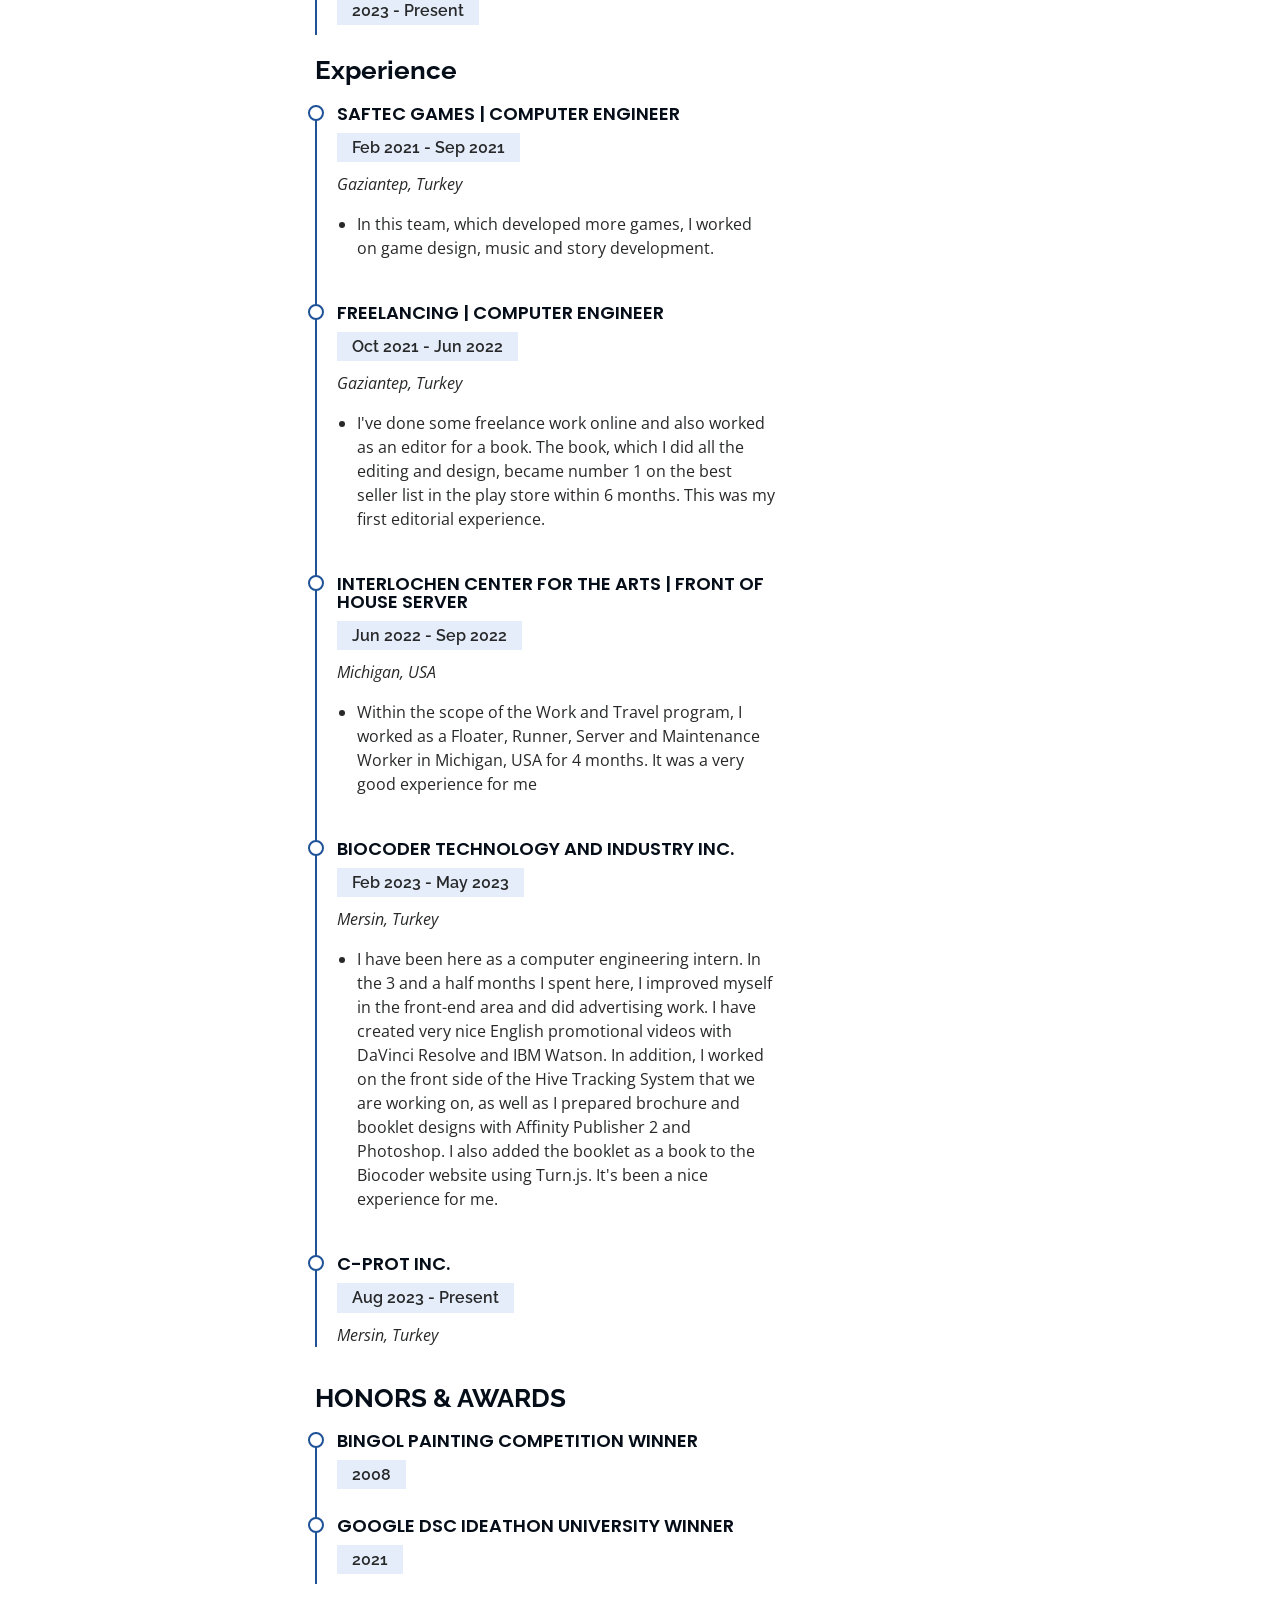
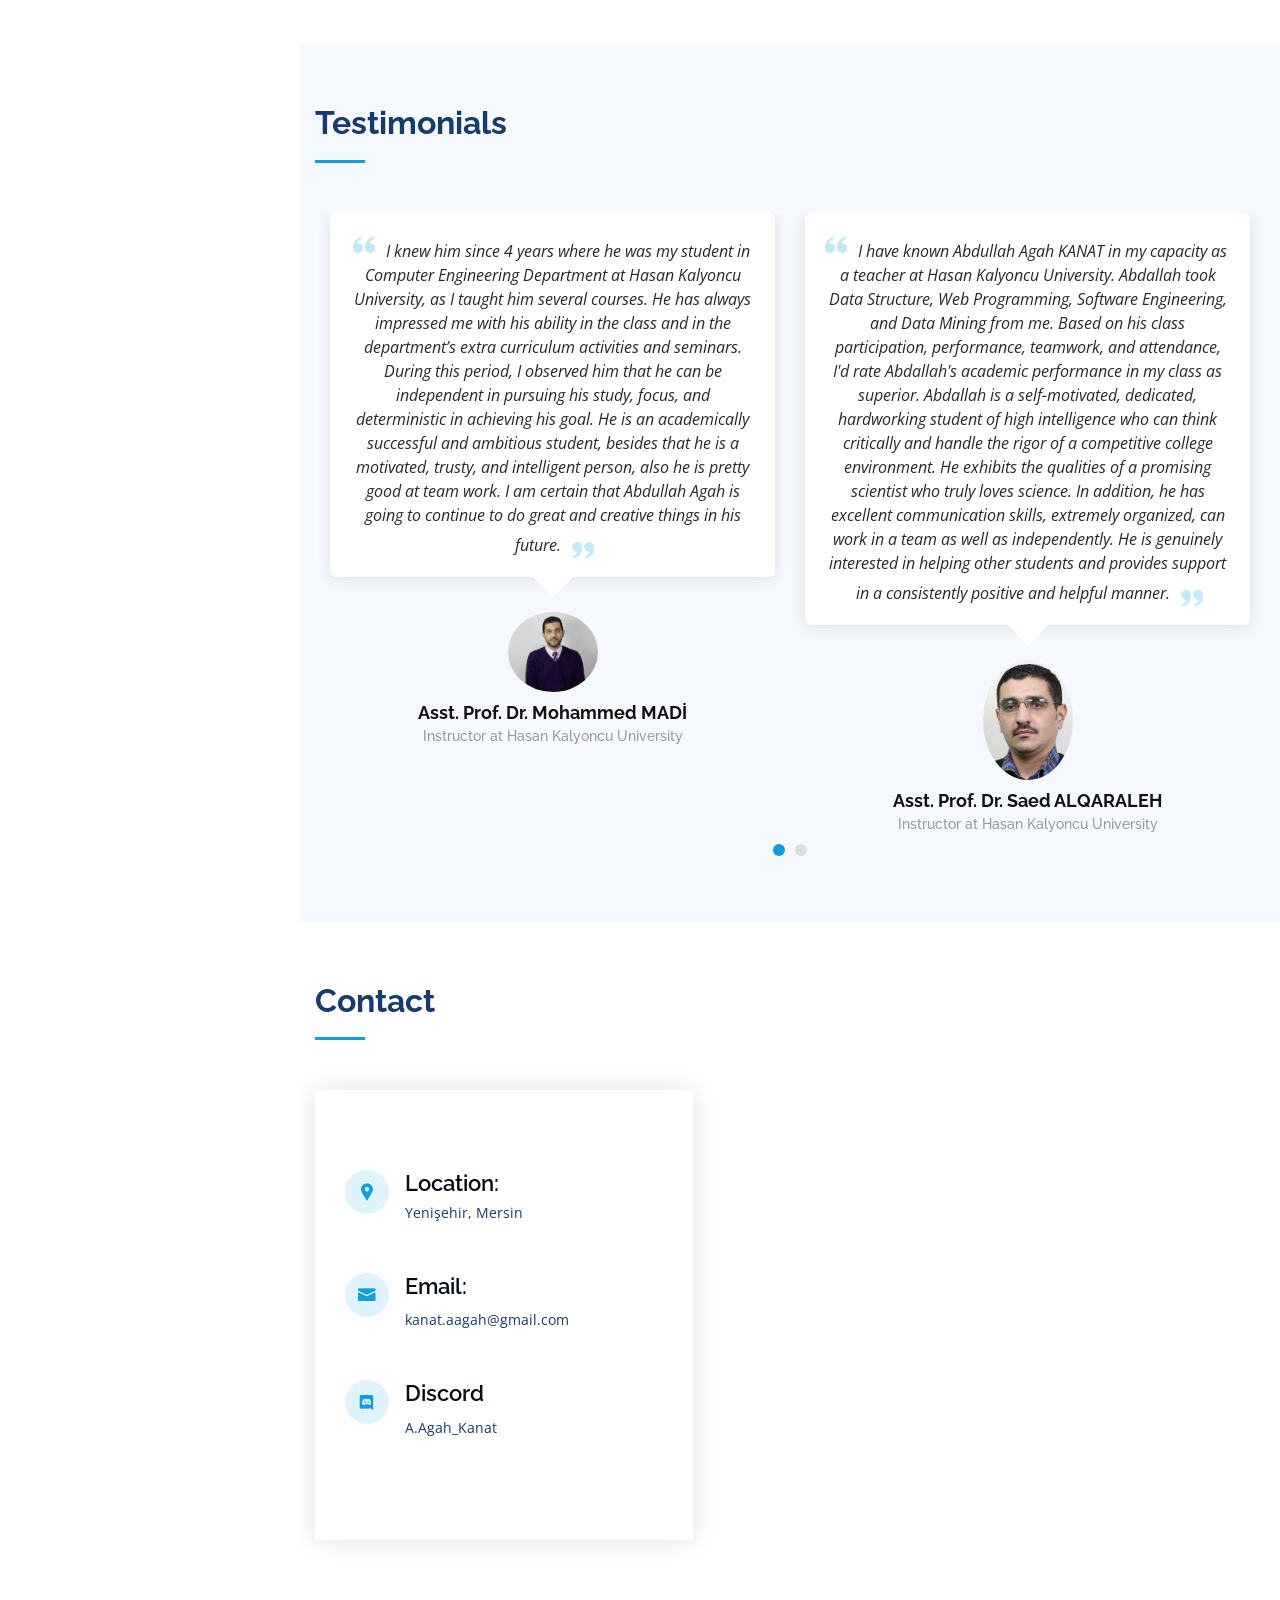
==== commit 30b03c64: "Update index.html Updates added" ====
--- a/index.html
+++ b/index.html
@@ -96,14 +96,12 @@
 
         <div class="section-title">
           <h2>About</h2>
-          <p>I'm Agah, currently a newly graduated computer engineer. I like algorithms and I'm on my way to becoming a full stack developer. My goal is to gain the ability to turn my ideas into products.
+          <p>I'm Agah, I'm currently doing my master's degree in computer engineering. I also work as a front-end developer at C-Prot company. I love algorithms and am on my way to becoming a full-stack developer.
           </p>
         </div>
         <div class="row">
-          <div class="col-lg-4" data-aos="fade-right">
-            <img src="./assets/img/feyzAgah.jpg" class="img-fluid" alt="">
-          </div>
-          <div class="col-lg-8 pt-4 pt-lg-0 content" data-aos="fade-left">
+          
+          <div class="col-lg-12 pt-4 pt-lg-0 content" data-aos="fade-left">
             <h3>Computer Scientist &amp; Full Stack Developer</h3>
             <div class="row">
               <div class="col-lg-6">
@@ -187,8 +185,6 @@
               </div>
             </div>
 
-
-
             <div class="progress">
               <span class="skill">Node.js <i class="val">27%</i></span>
               <div class="progress-bar-wrap">
@@ -246,23 +242,25 @@
                 </div>
               </div>
             </div>
+
+            <div class="progress">
+              <span class="skill">Sqlite<i class="val">64%</i></span>
+              <div class="progress-bar-wrap">
+                <div class="progress-bar" role="progressbar" aria-valuenow="64" aria-valuemin="0" aria-valuemax="100">
+                </div>
+              </div>
+            </div>
+
+            <div class="progress">
+              <span class="skill">C<i class="val">34%</i></span>
+              <div class="progress-bar-wrap">
+                <div class="progress-bar" role="progressbar" aria-valuenow="34" aria-valuemin="0" aria-valuemax="100">
+                </div>
+              </div>
+            </div>
+
           </div>
           <div class="col-lg-6" data-aos="fade-up" data-aos-delay="100">
-            <div class="progress">
-              <span class="skill">Sqlite<i class="val">64%</i></span>
-              <div class="progress-bar-wrap">
-                <div class="progress-bar" role="progressbar" aria-valuenow="64" aria-valuemin="0" aria-valuemax="100">
-                </div>
-              </div>
-            </div>
-
-            <div class="progress">
-              <span class="skill">C<i class="val">34%</i></span>
-              <div class="progress-bar-wrap">
-                <div class="progress-bar" role="progressbar" aria-valuenow="34" aria-valuemin="0" aria-valuemax="100">
-                </div>
-              </div>
-            </div>
 
             <div class="progress">
               <span class="skill">Software Engineering<i class="val">66%</i></span>
@@ -326,10 +324,40 @@
                 </div>
               </div>
             </div>
-          </div>
-
-
-
+
+            <div class="progress">
+              <span class="skill">Tauri<i class="val">35%</i></span>
+              <div class="progress-bar-wrap">
+                <div class="progress-bar" role="progressbar" aria-valuenow="35" aria-valuemin="0" aria-valuemax="100">
+                </div>
+              </div>
+            </div>
+
+            <div class="progress">
+              <span class="skill">Rust<i class="val">21%</i></span>
+              <div class="progress-bar-wrap">
+                <div class="progress-bar" role="progressbar" aria-valuenow="21" aria-valuemin="0" aria-valuemax="100">
+                </div>
+              </div>
+            </div>
+
+            <div class="progress">
+              <span class="skill">Angular<i class="val">68%</i></span>
+              <div class="progress-bar-wrap">
+                <div class="progress-bar" role="progressbar" aria-valuenow="68" aria-valuemin="0" aria-valuemax="100">
+                </div>
+              </div>
+            </div>
+
+            <div class="progress">
+              <span class="skill">Bootstrap<i class="val">72%</i></span>
+              <div class="progress-bar-wrap">
+                <div class="progress-bar" role="progressbar" aria-valuenow="72" aria-valuemin="0" aria-valuemax="100">
+                </div>
+              </div>
+            </div>
+
+          </div>
         </div>
 
       </div>
@@ -420,7 +448,7 @@
             </div>
 
             <div class="resume-item">
-              <h4>C-Prot</h4>
+              <h4>C-Prot Inc.</h4>
               <h5>Aug 2023 - Present</h5>
               <p><em>Mersin, Turkey</em></p>
             </div>
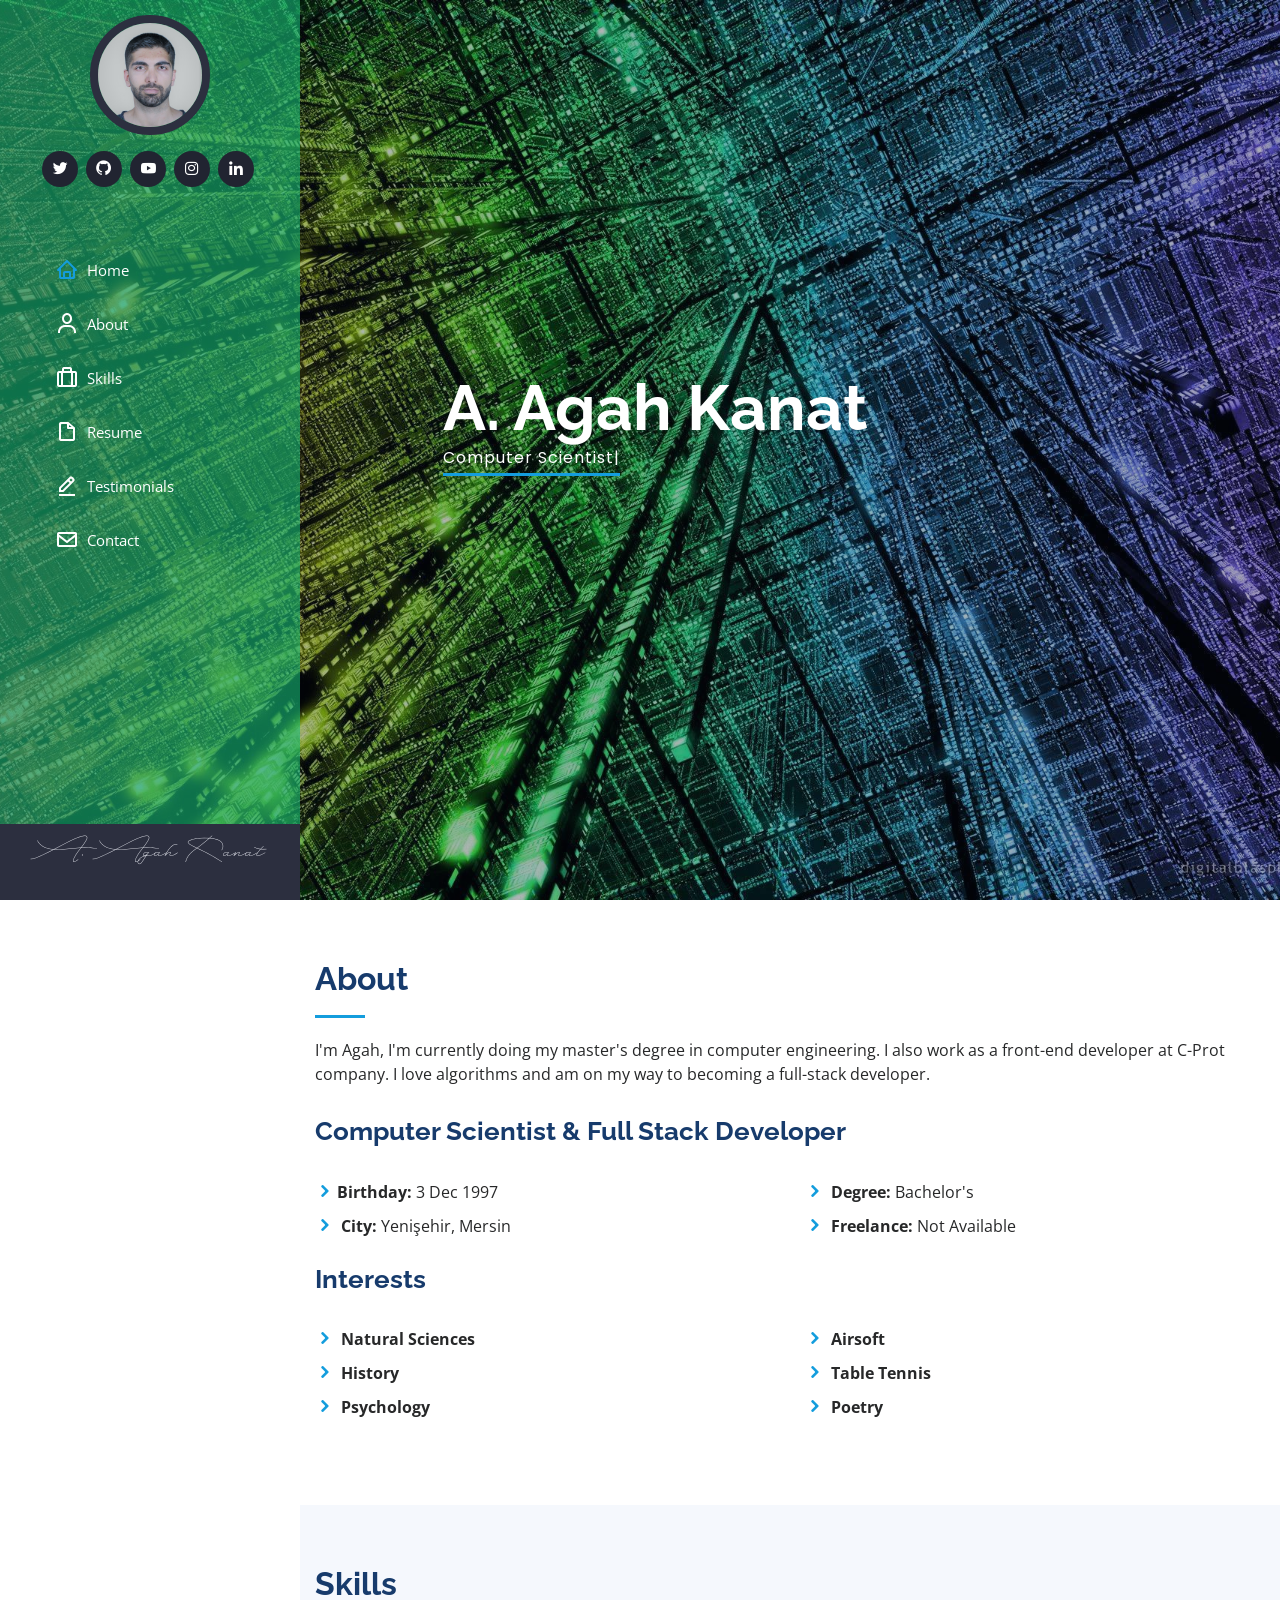
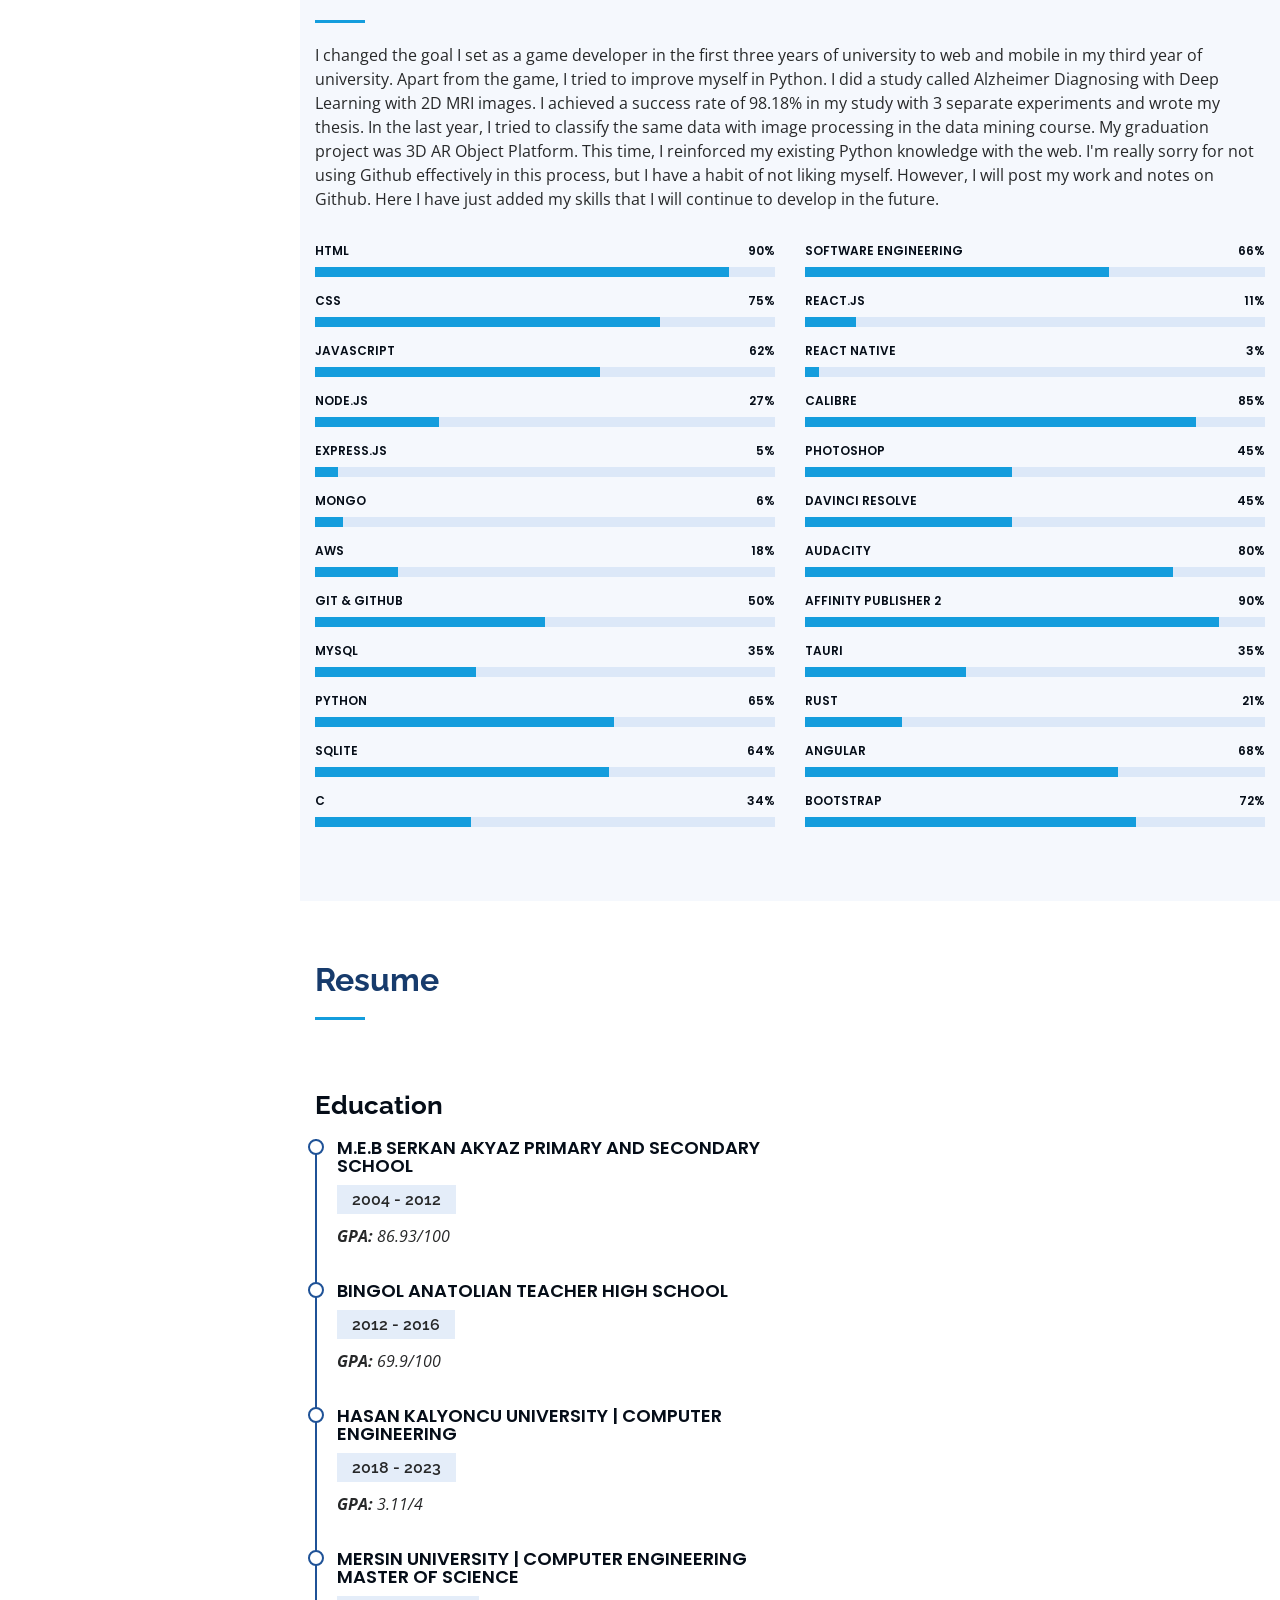
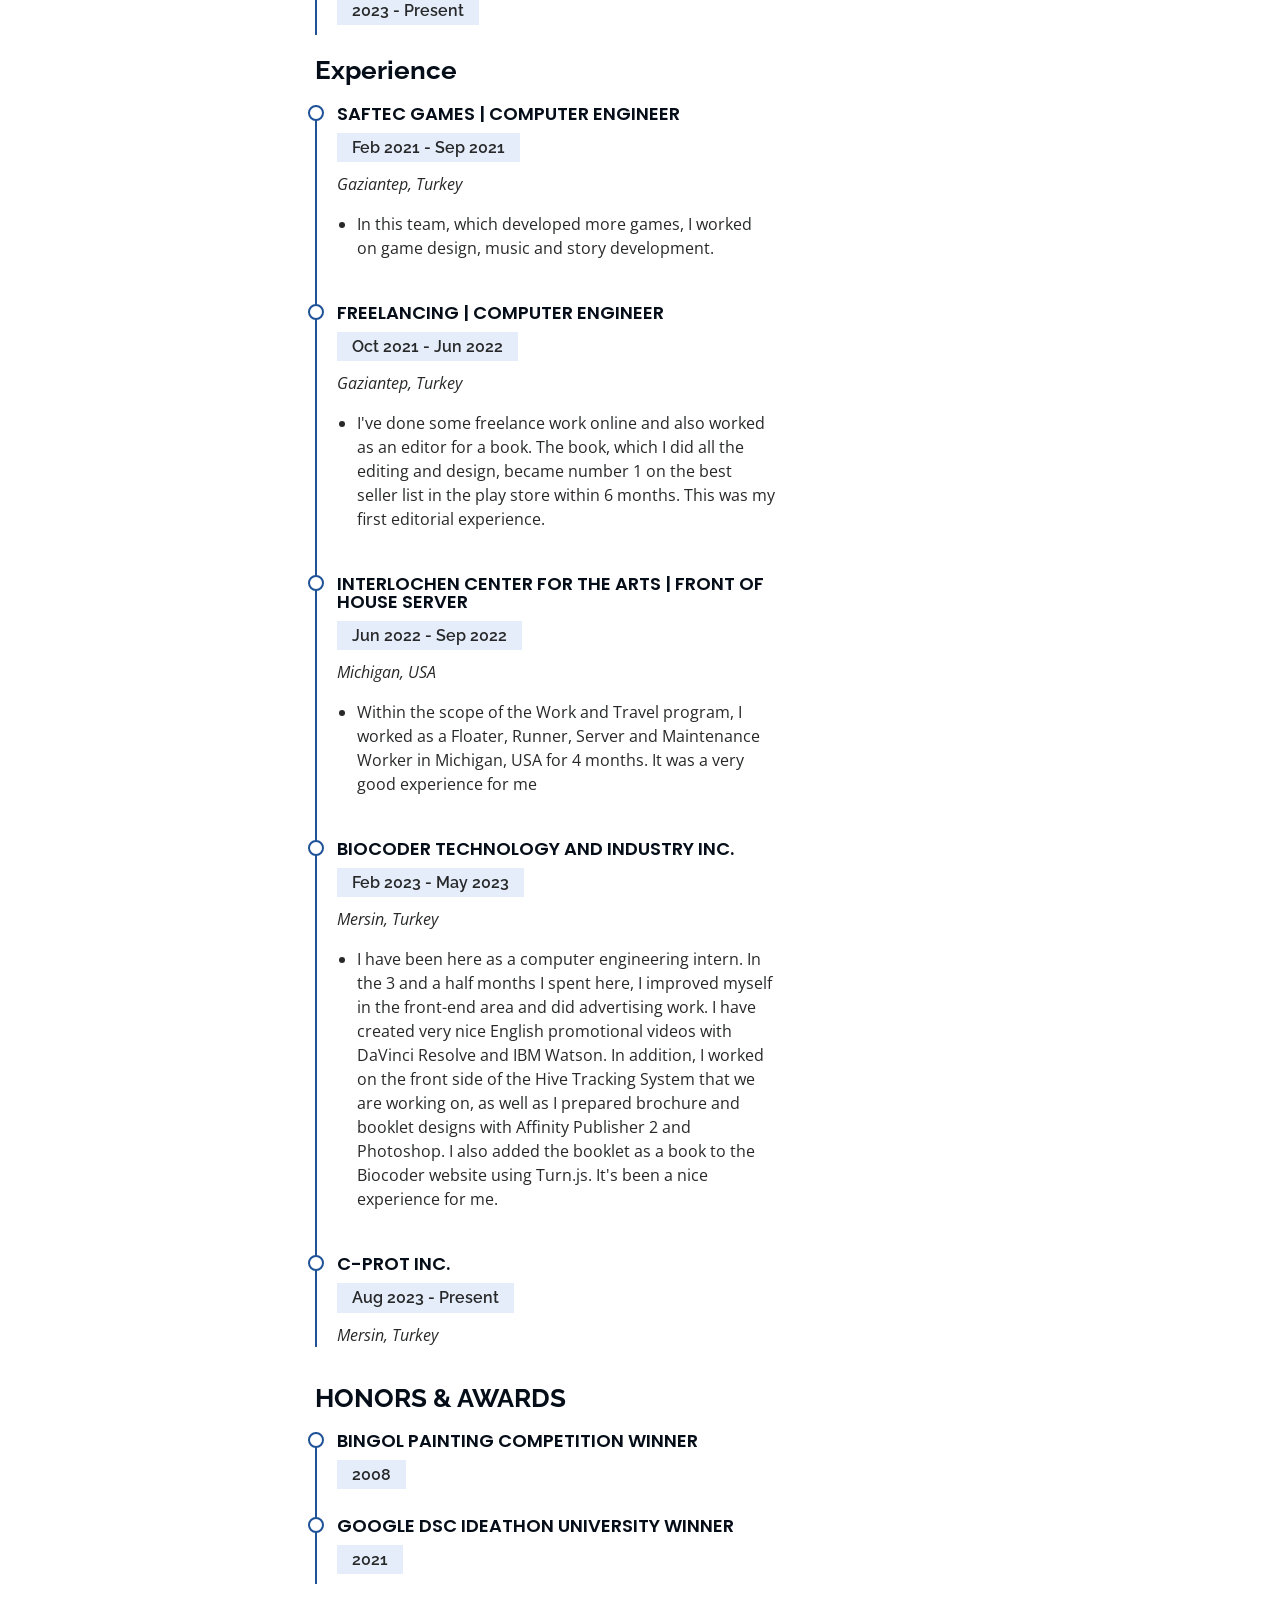
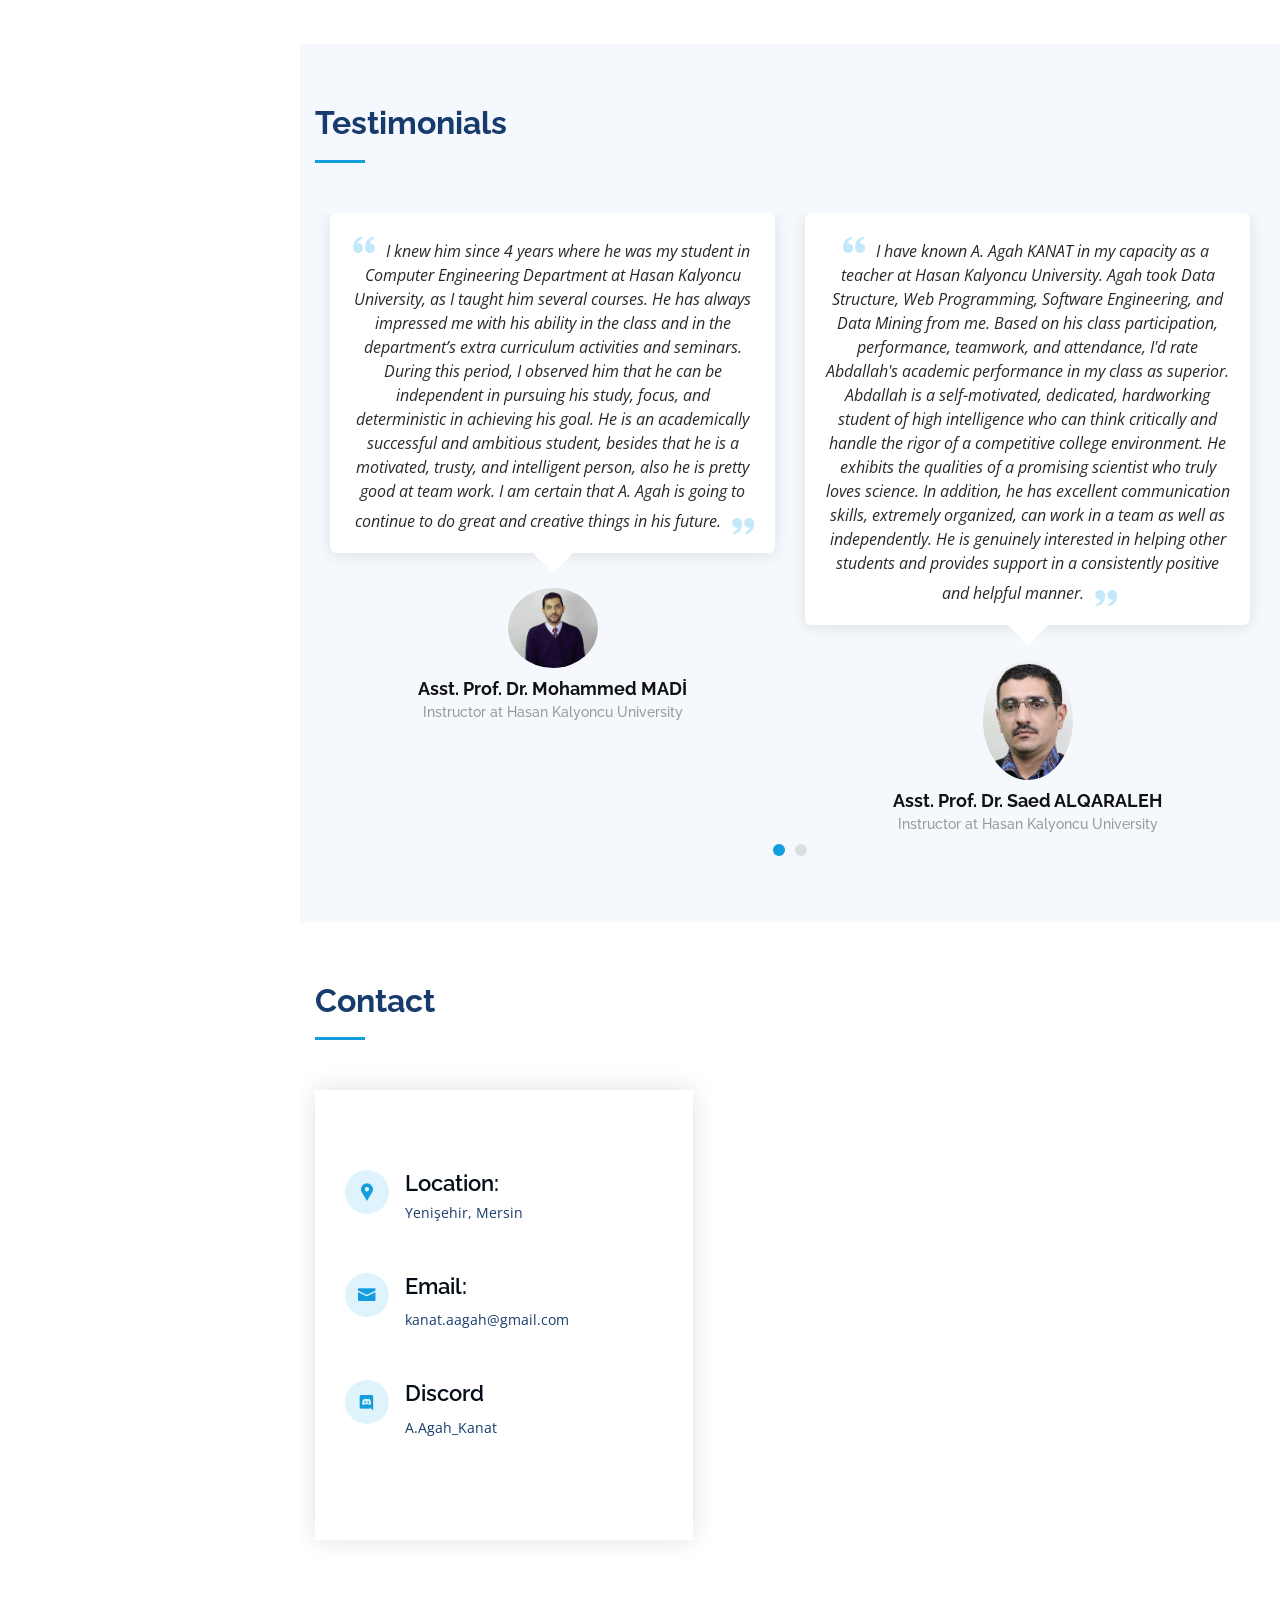
==== commit beafeae0: "Update index.html Update" ====
--- a/index.html
+++ b/index.html
@@ -4,7 +4,7 @@
 <head>
   <meta charset="utf-8">
   <meta name="keywords"
-    content="Abdullah Agah Kanat, Portfolio, Resume, Page, Agah Kanat, Computer Engineer, Computer Scientist, Full Stack Developer, JavaScript, Hasan Kalyoncu University, Computer Engineering">
+    content="Abdullah Agah Kanat, Portfolio, Resume, Page, Agah Kanat, A. Agah Kanat, Computer Engineer, Computer Scientist, Full Stack Developer, JavaScript, Hasan Kalyoncu University, Computer Engineering">
   <meta name="description"
     content="Agah's personal website with biography, skills and information.">
   <meta name="author" content="A. Agah Kanat">
@@ -82,7 +82,7 @@
   <!-- ======= Hero Section ======= -->
   <section id="hero" class="d-flex flex-column justify-content-center align-items-center">
     <div class="hero-container" data-aos="fade-in">
-      <h1>Abdullah Agah Kanat</h1>
+      <h1>A. Agah Kanat</h1>
       <p><span class="typed"
           data-typed-items="Computer Scientist, Full Stack Developer, Freelancer, Editor, Poet"></span></p>
     </div>
@@ -502,7 +502,7 @@
               During this period, I observed him that he can be independent in pursuing his study, focus, and
               deterministic in achieving his goal. He is an academically successful and ambitious student, besides that
               he is a motivated, trusty, and intelligent person, also he is pretty good at team work. I am certain that
-              Abdullah Agah is going to continue to do great and creative things in his future.
+              A. Agah is going to continue to do great and creative things in his future.
               <i class="bx bxs-quote-alt-right quote-icon-right"></i>
             </p>
             <img src="assets/img/testimonials/testimonials-1.jpg" class="testimonial-img" alt="">
@@ -514,8 +514,8 @@
           <div class="testimonial-item" data-aos="fade-up" data-aos-delay="100">
             <p>
               <i class="bx bxs-quote-alt-left quote-icon-left"></i>
-              I have known Abdullah Agah KANAT in my capacity as a teacher at Hasan Kalyoncu University.
-              Abdallah took Data Structure, Web Programming, Software Engineering, and Data Mining from me.
+              I have known A. Agah KANAT in my capacity as a teacher at Hasan Kalyoncu University.
+              Agah took Data Structure, Web Programming, Software Engineering, and Data Mining from me.
               Based on his class participation, performance, teamwork, and attendance, I'd rate Abdallah's
               academic performance in my class as superior.
               Abdallah is a self-motivated, dedicated, hardworking student of high intelligence who can think
@@ -533,7 +533,7 @@
           <div class="testimonial-item" data-aos="fade-up" data-aos-delay="100">
             <p>
               <i class="bx bxs-quote-alt-left quote-icon-left"></i>
-              This letter is to confirm that Abdullah Agah Kanat has been working in our company BioCoder as an intern since the 6th of February 2023. Abdullah Agah Kanat is currently one of our most valuable employees working as an intern at our workplace.  As a company, we would like to state that we will support everything he does for his personal development, we wish him to add more to his already existing broad perspective and language skills, and to have a good cultural time.
+              This letter is to confirm that A. Agah Kanat has been working in our company BioCoder as an intern since the 6th of February 2023. A. Agah Kanat is currently one of our most valuable employees working as an intern at our workplace.  As a company, we would like to state that we will support everything he does for his personal development, we wish him to add more to his already existing broad perspective and language skills, and to have a good cultural time.
               <i class="bx bxs-quote-alt-right quote-icon-right"></i>
             </p>
             <img src="assets/img/testimonials/testimonials-3.jpg" class="testimonial-img" alt="">
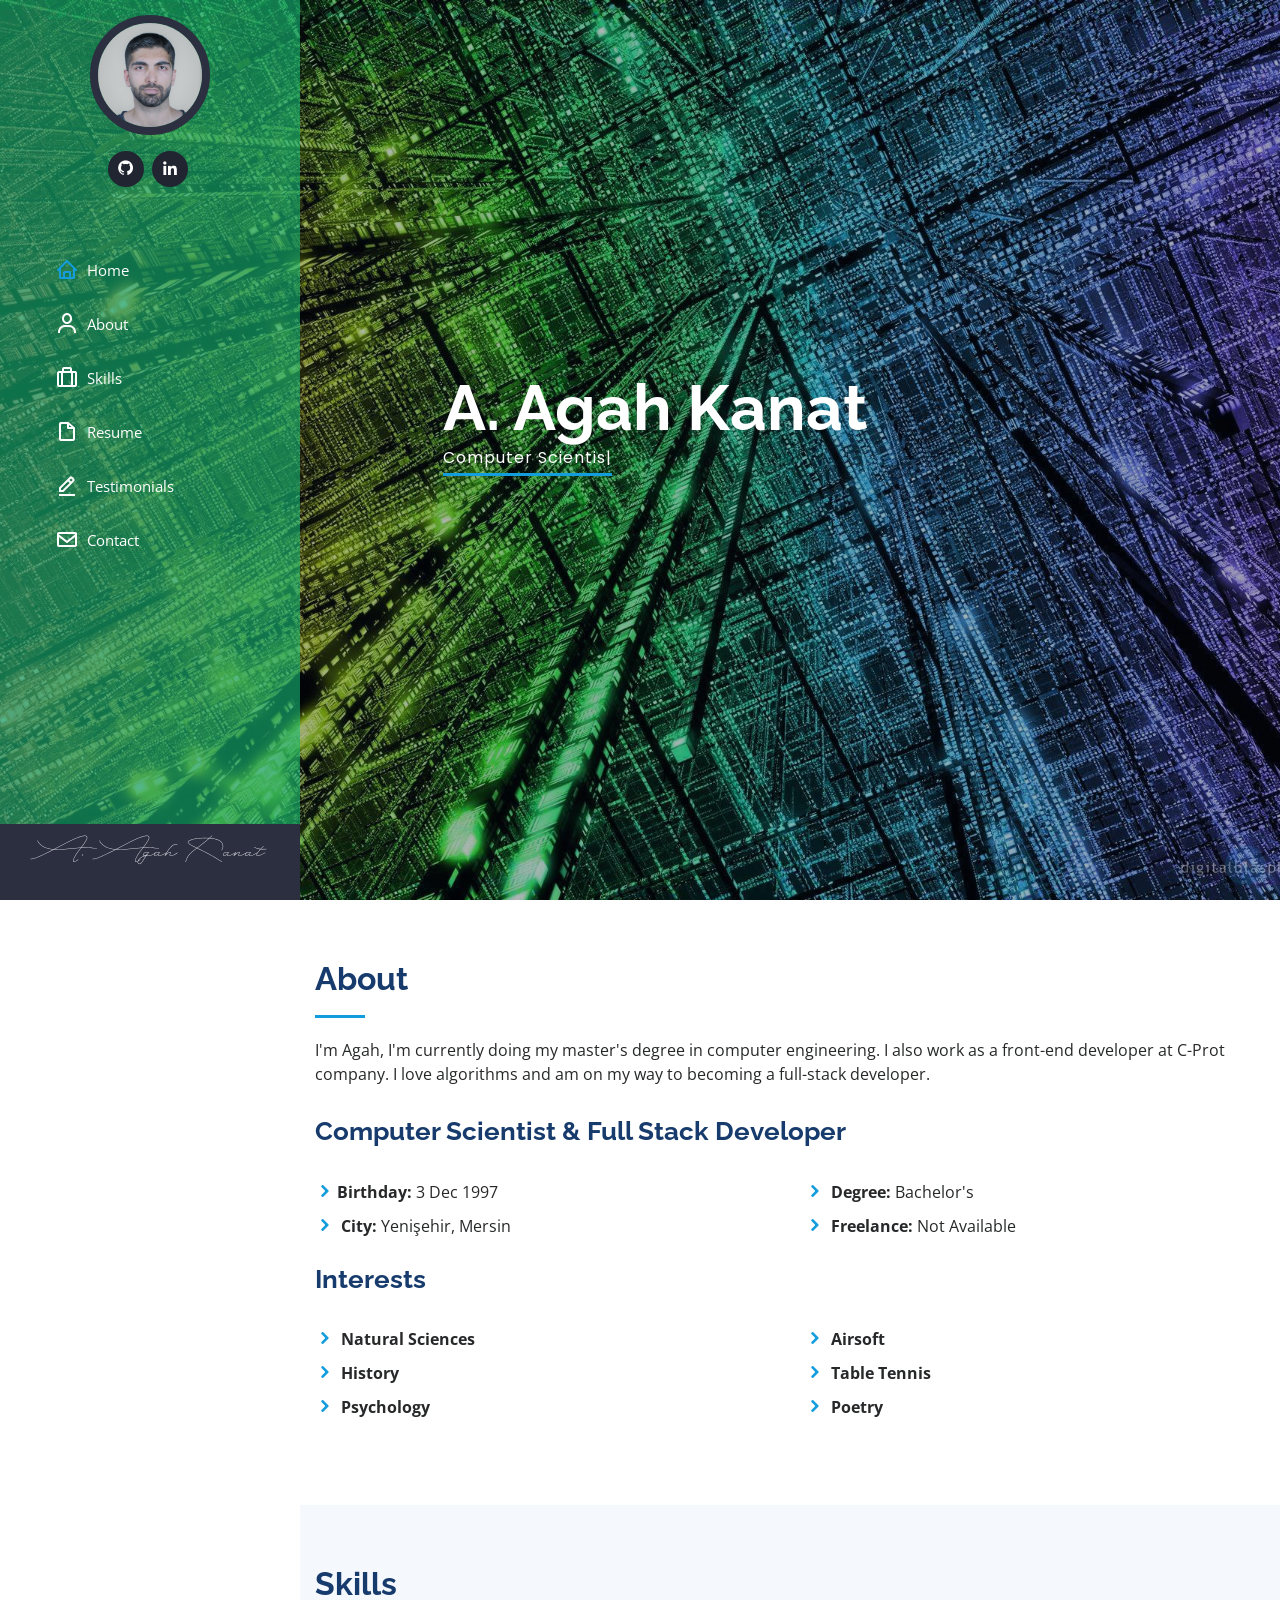
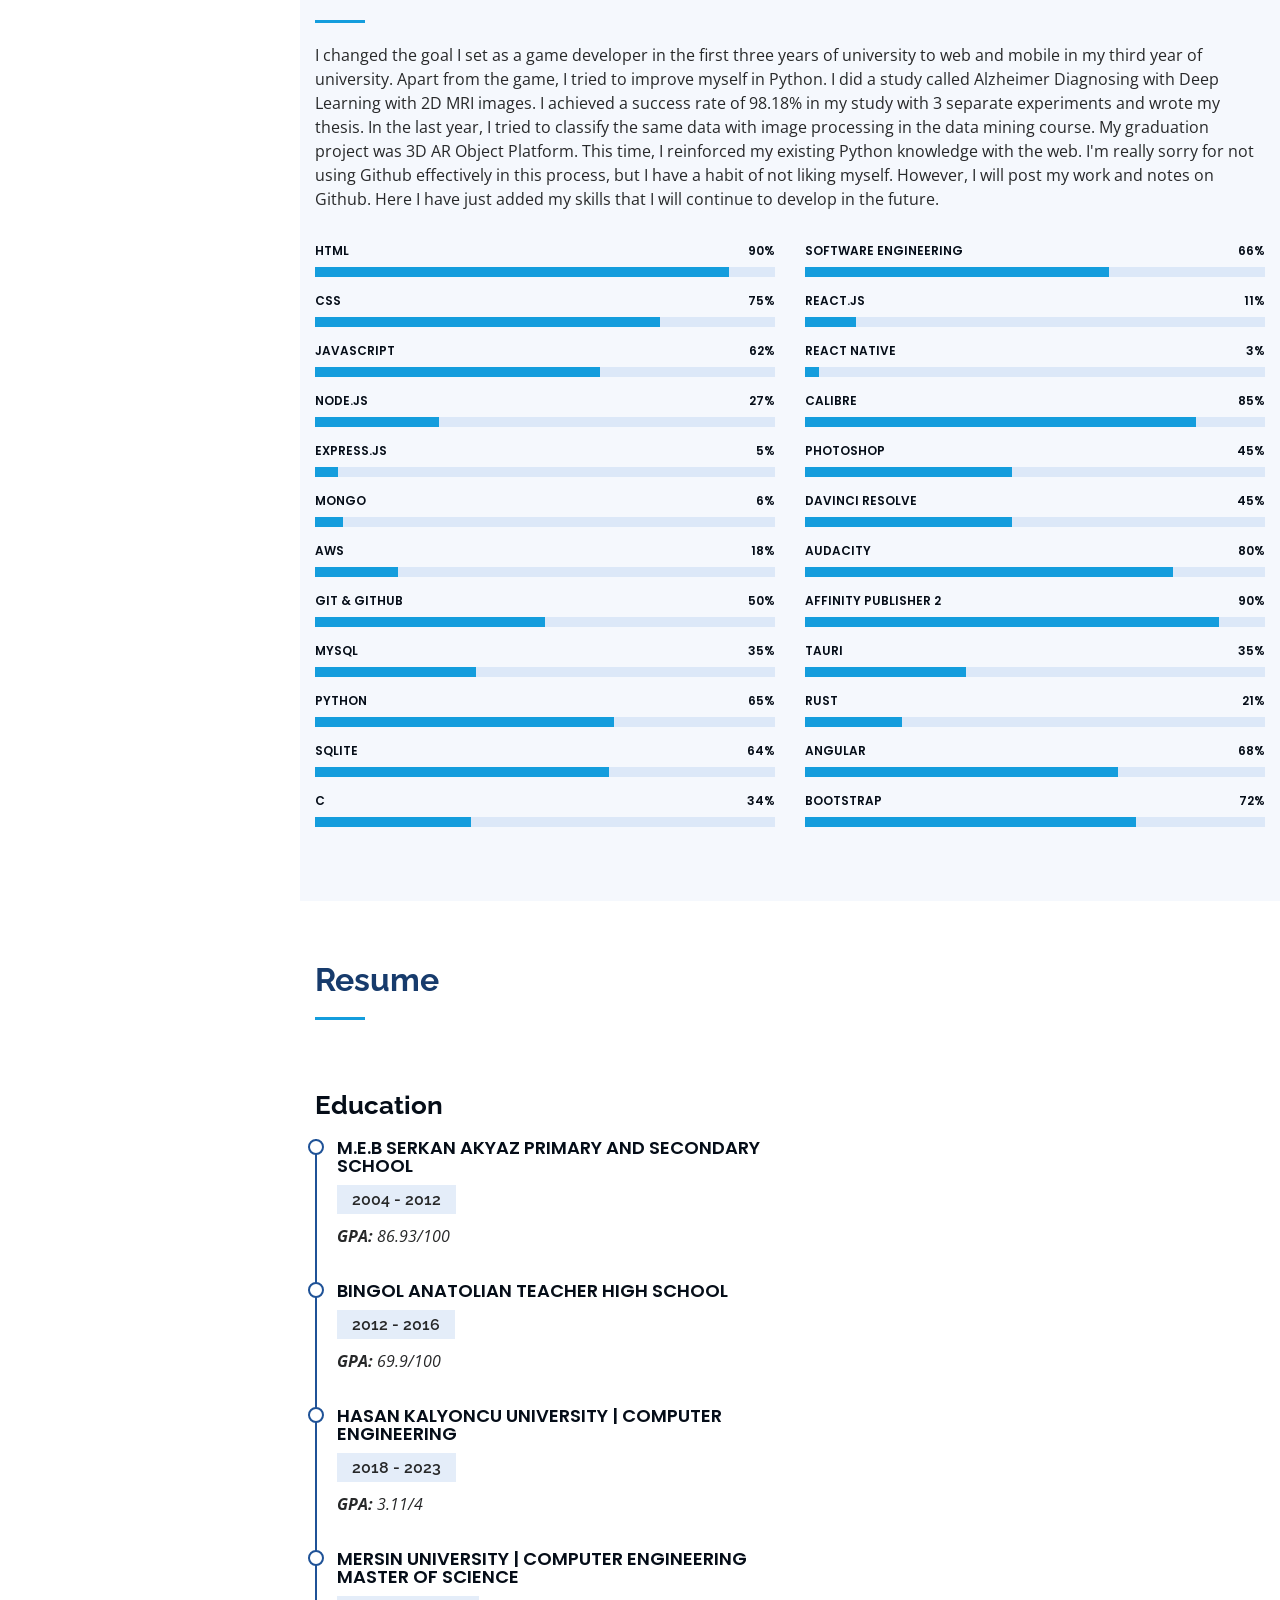
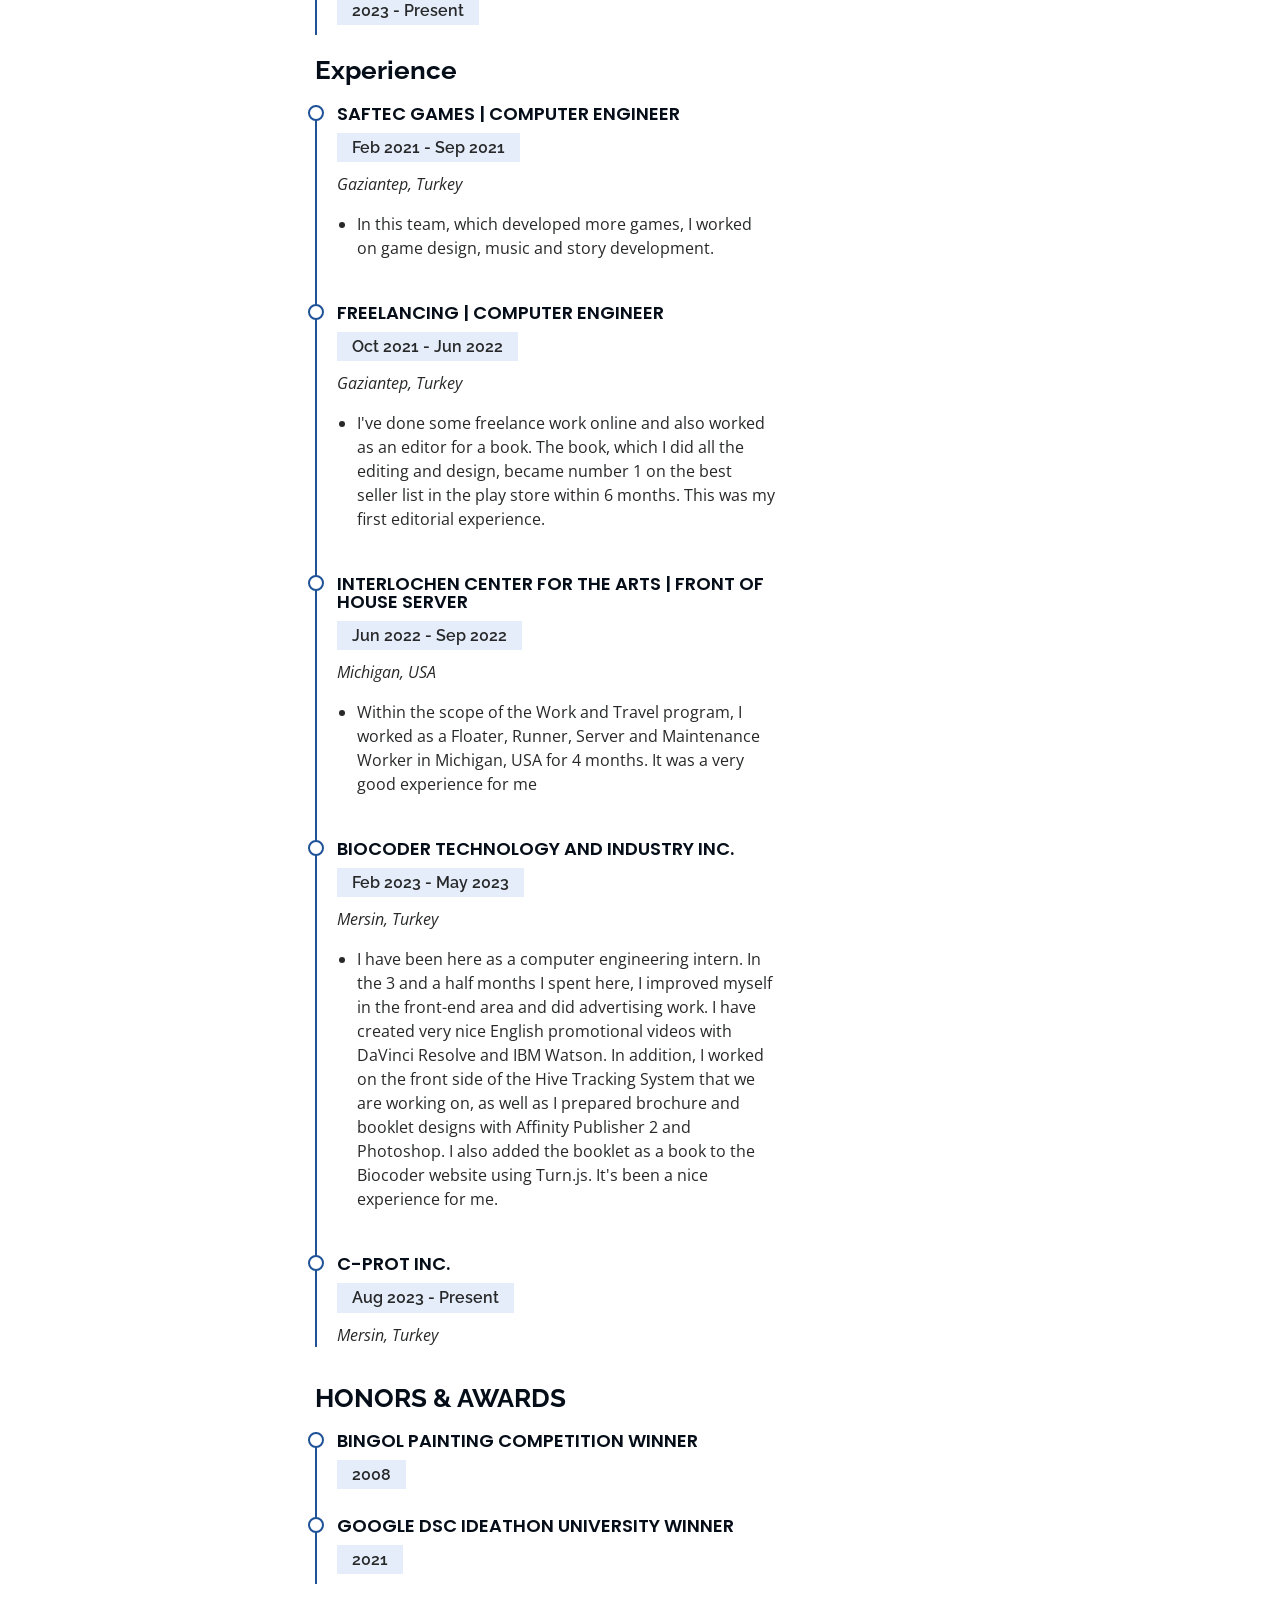
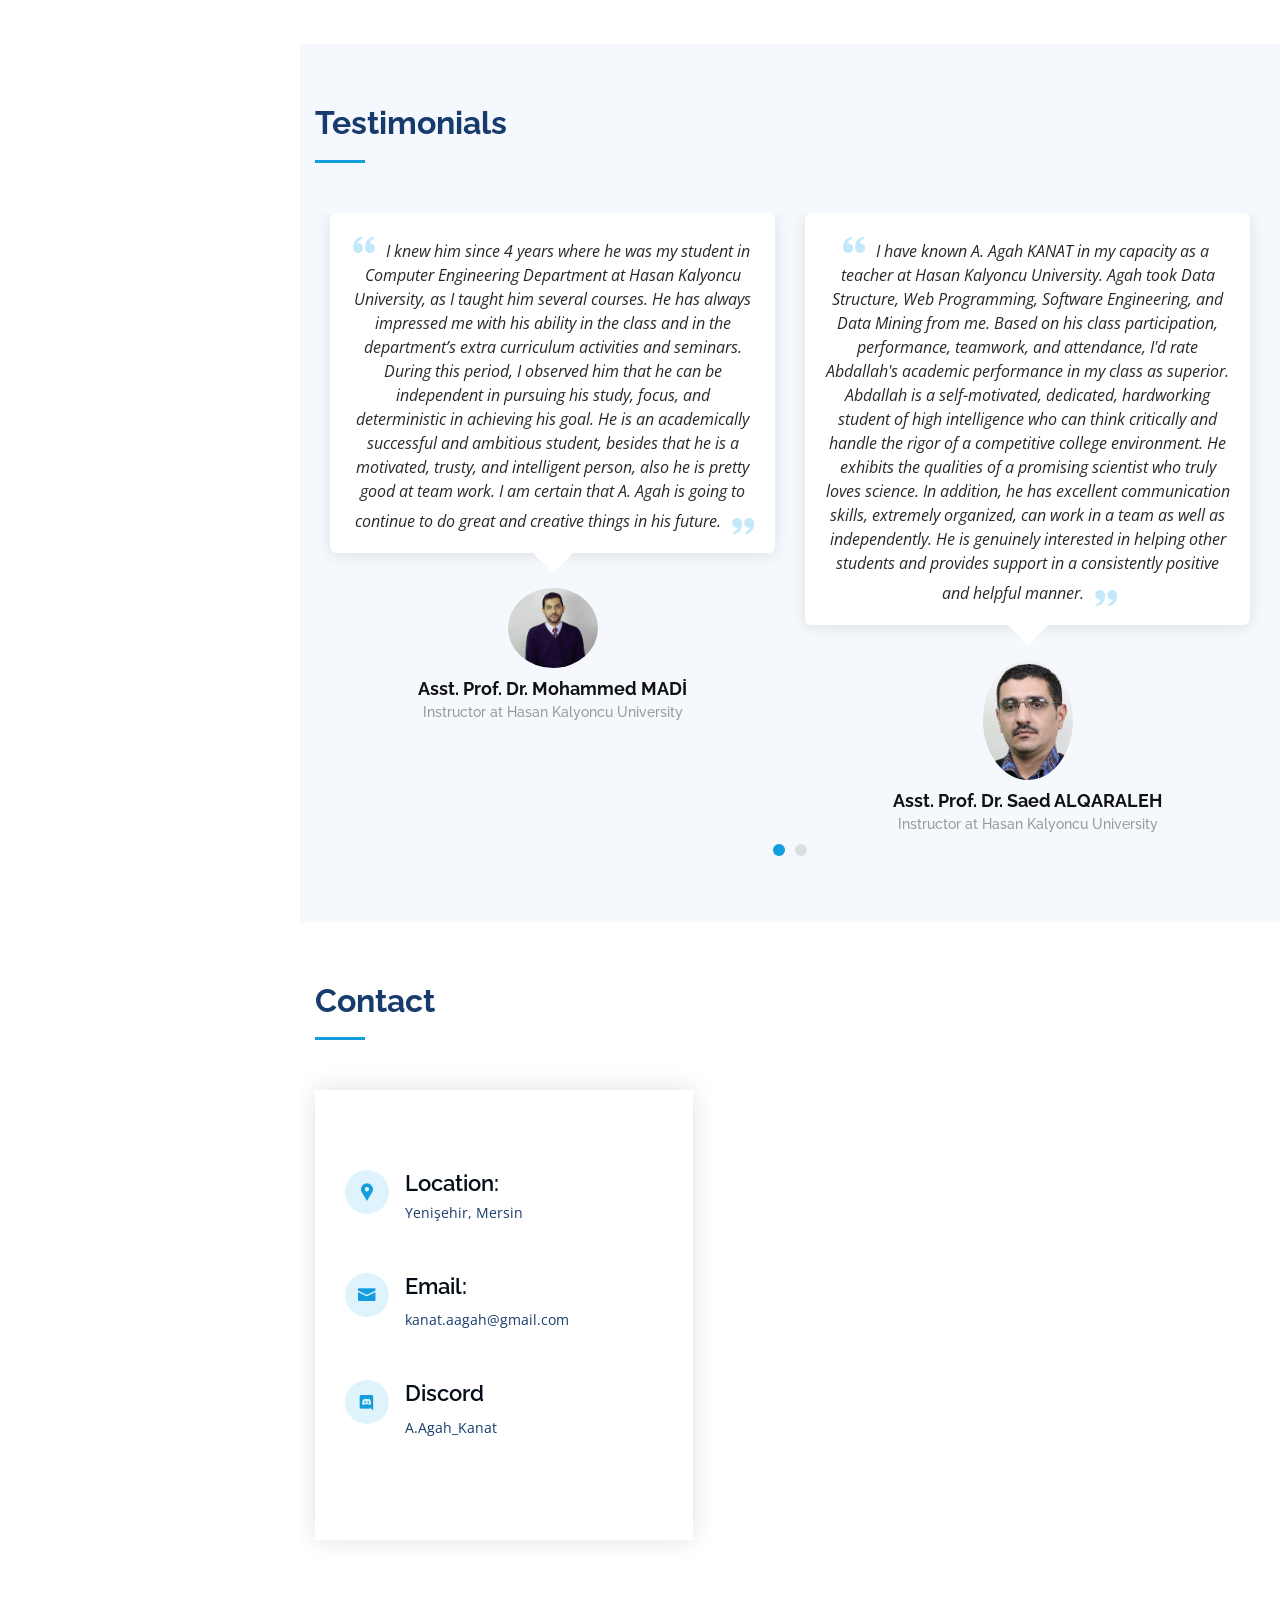
==== commit 51b9fefe: "Update index.html Social media and sub infos updated" ====
--- a/index.html
+++ b/index.html
@@ -54,11 +54,7 @@
       <div class="profile">
         <img src="assets/img/profileImg.jpeg" alt="" class="img-fluid rounded-circle">
         <div class="social-links mt-3 text-center">
-          <a href="https://twitter.com/aagahkanat" class="twitter"><i class="bx bxl-twitter"></i></a>
           <a href="https://github.com/aagahkanat" class="github"><i class="bx bxl-github"></i></a>
-          <a href="https://youtube.com/@agah8681" class="youtube"><i
-              class="bx bxl-youtube"></i></a>
-          <a href="https://www.instagram.com/agahkanat/" class="instagram"><i class="bx bxl-instagram"></i></a>
           <a href="https://www.linkedin.com/in/abdullahagahkanat/" class="linkedin"><i class="bx bxl-linkedin"></i></a>
         </div>
       </div>
@@ -84,7 +80,7 @@
     <div class="hero-container" data-aos="fade-in">
       <h1>A. Agah Kanat</h1>
       <p><span class="typed"
-          data-typed-items="Computer Scientist, Full Stack Developer, Freelancer, Editor, Poet"></span></p>
+          data-typed-items="Computer Scientist, Frontend Developer, Editor, Poet"></span></p>
     </div>
   </section><!-- End Hero -->
 
